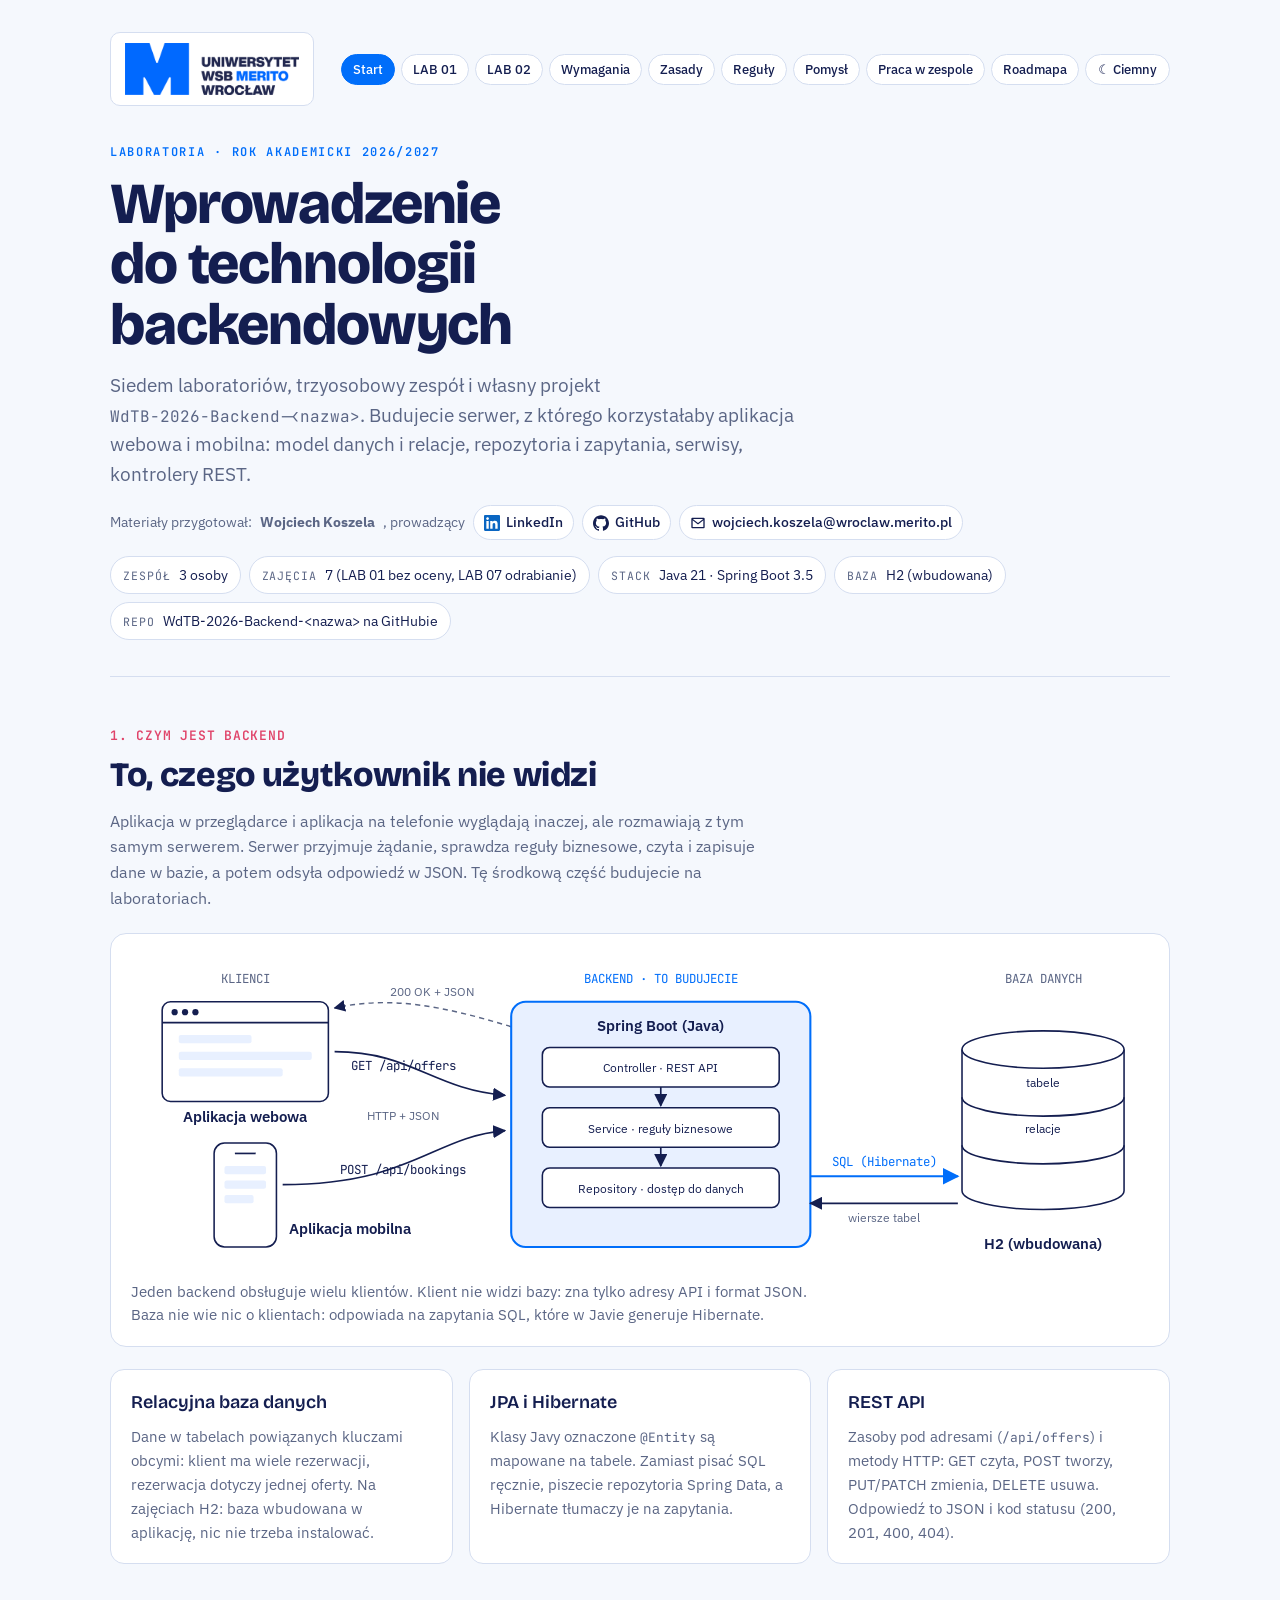
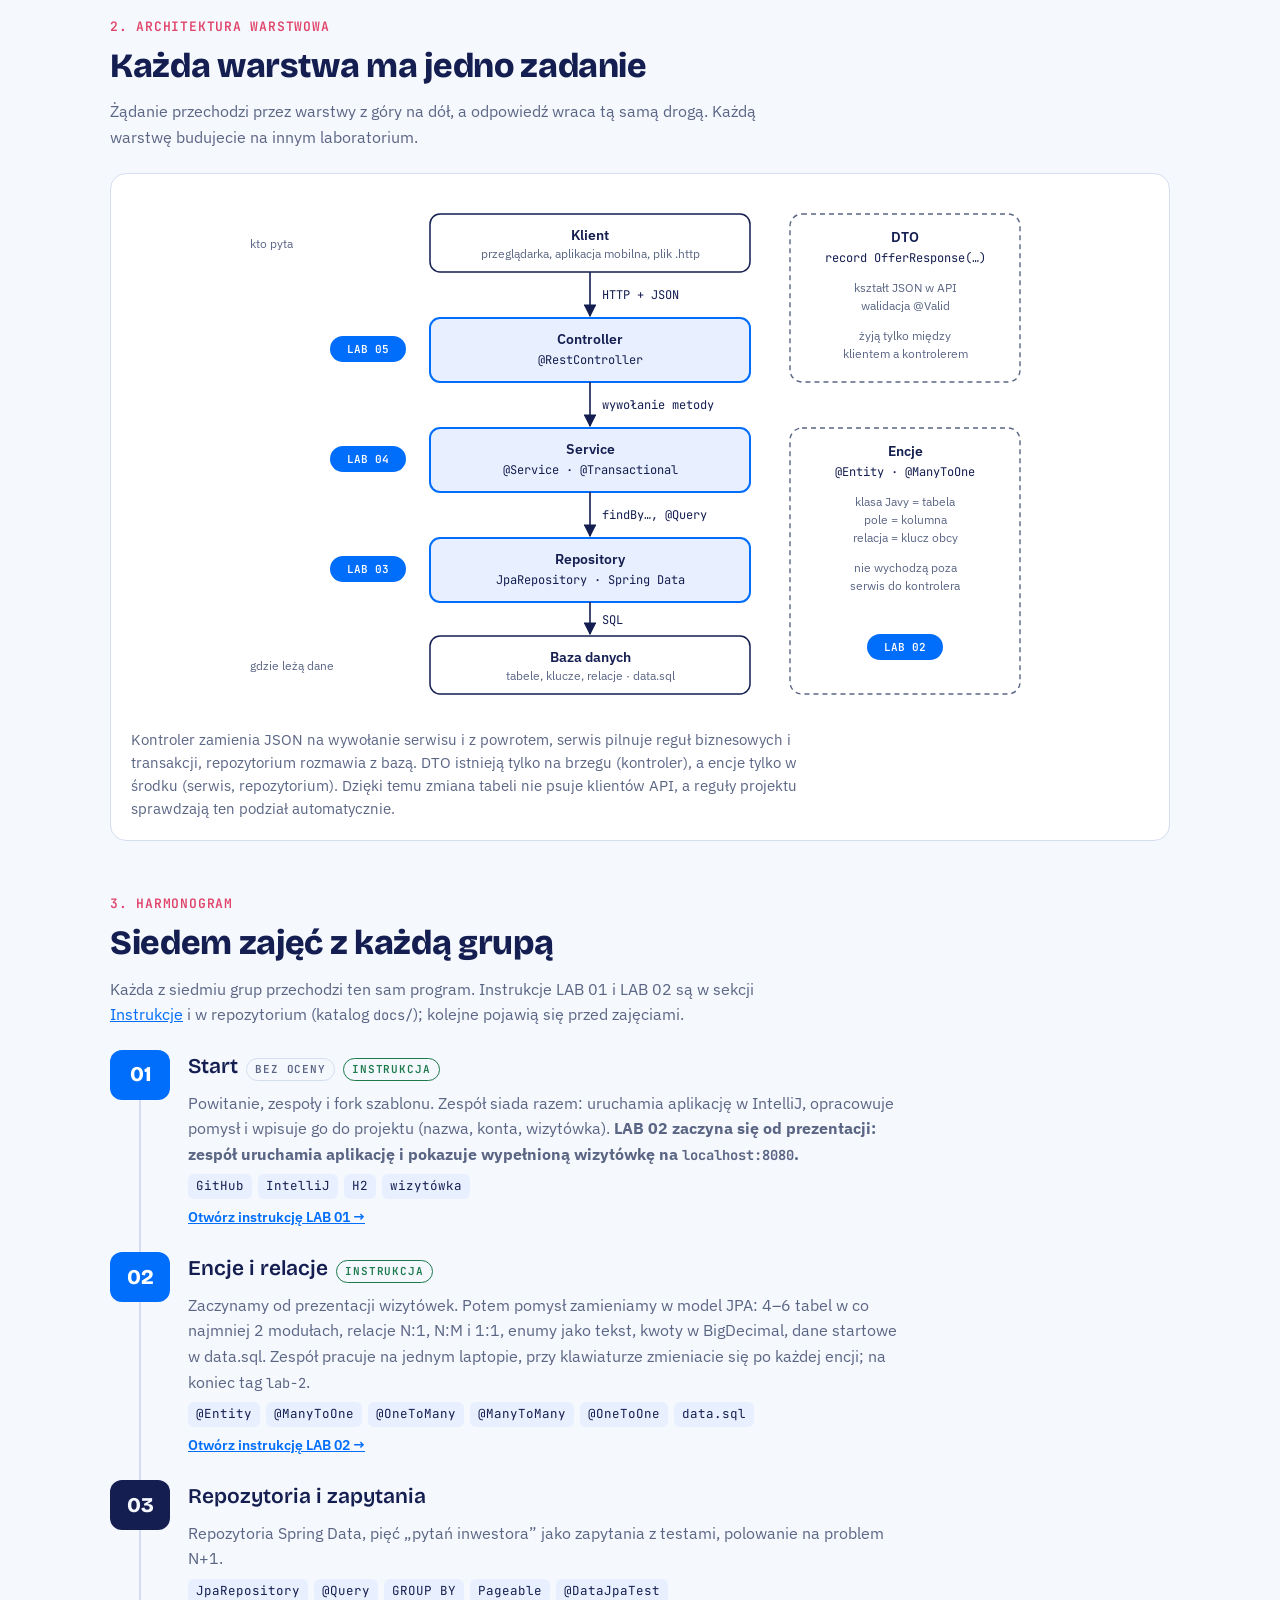
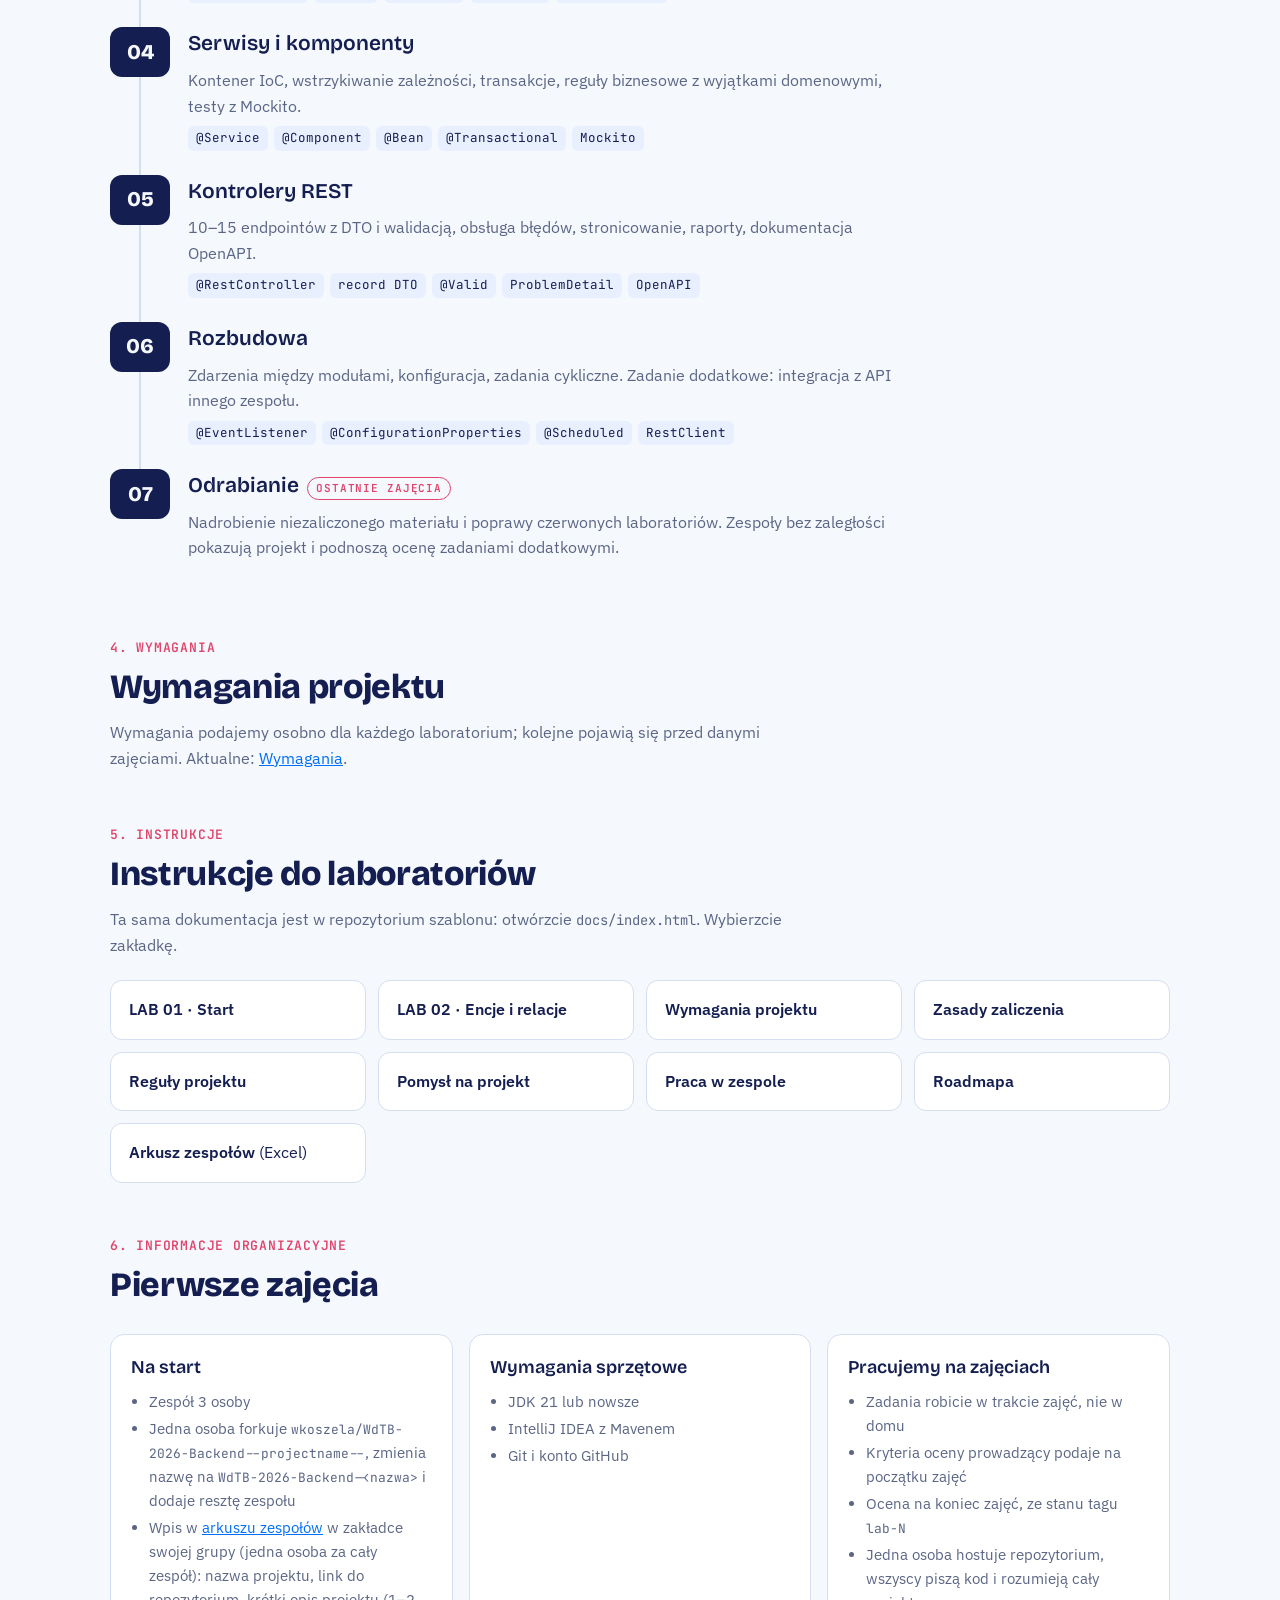
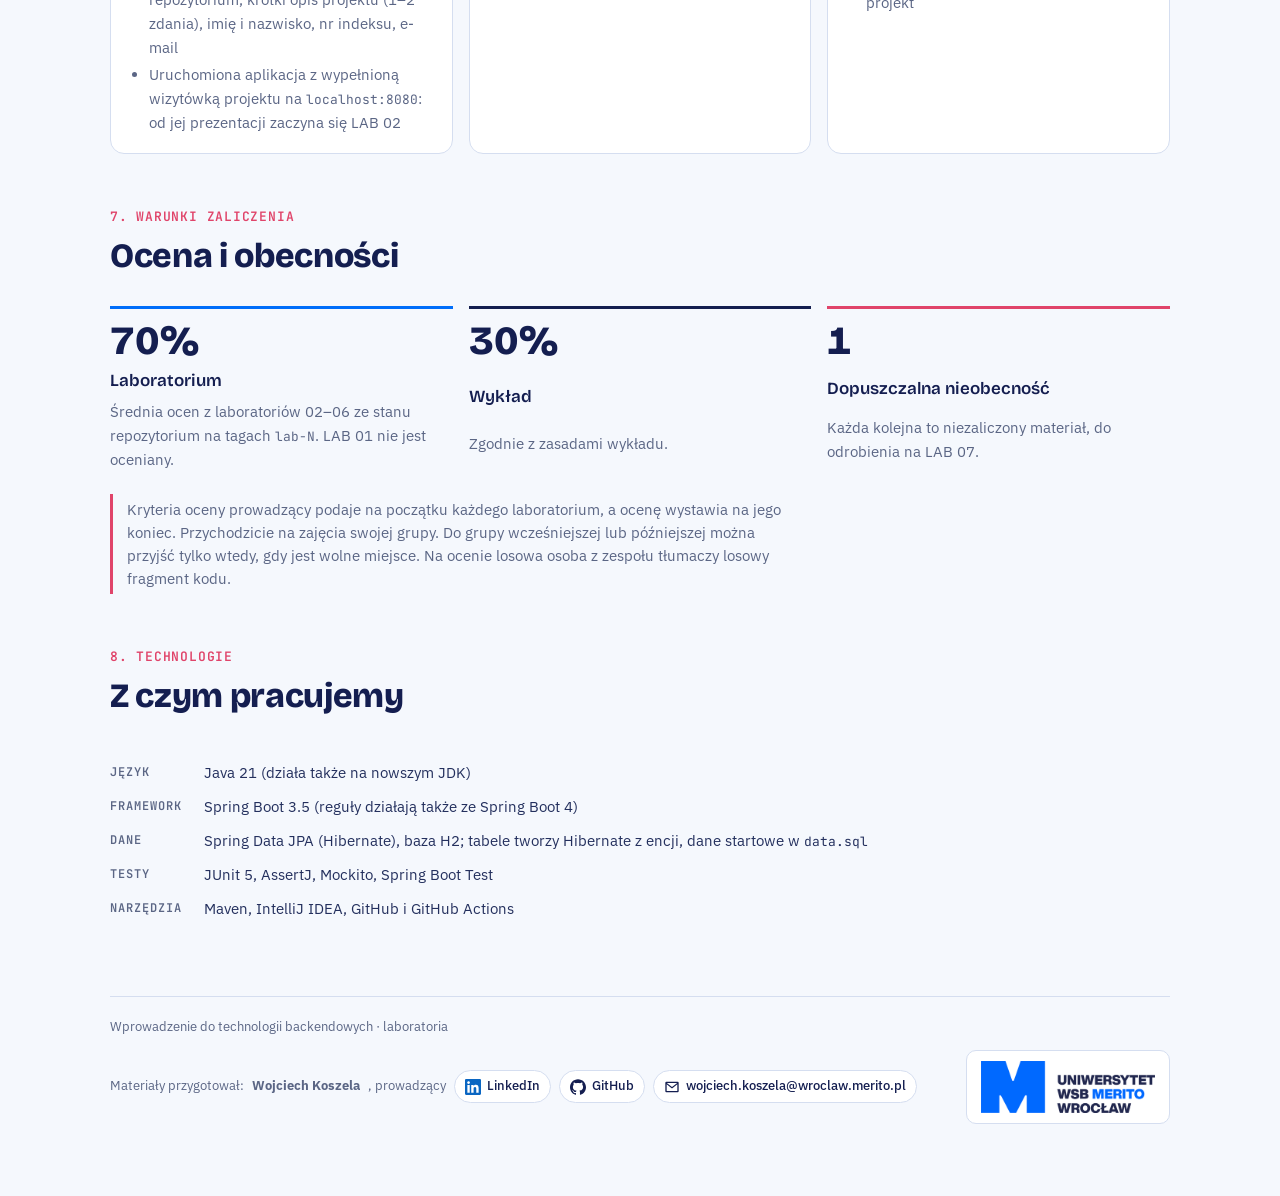
==== docs/index.html @ ad7c2ef3 "LAB 02: uproszczona praca na jednym laptopie, bez ustawiania autora commita" ====
<!doctype html>
<html lang="pl">
<head>
<meta charset="utf-8">
<meta name="viewport" content="width=device-width, initial-scale=1">
<title>Wprowadzenie do technologii backendowych</title>
<link rel="preconnect" href="https://fonts.googleapis.com">
<link rel="preconnect" href="https://fonts.gstatic.com" crossorigin>
<link rel="stylesheet" href="https://fonts.googleapis.com/css2?family=Bricolage+Grotesque:opsz,wght@12..96,600;12..96,800&family=IBM+Plex+Sans:wght@400;500;600&family=JetBrains+Mono:wght@400;600&display=swap">
<link rel="stylesheet" href="assets/style.css">
<script>try{var t=localStorage.getItem('wdtb-theme');if(t)document.documentElement.setAttribute('data-theme',t);}catch(e){}</script>
</head>
<body>
<div class="wrap">
  <div class="top">
    <span class="logo"><img src="assets/merito-logo.png" alt="Uniwersytet WSB Merito Wrocław"></span>
    <nav class="jump" aria-label="Dokumentacja"><a href="index.html" aria-current="page">Start</a><a href="lab01.html">LAB 01</a><a href="lab02.html">LAB 02</a><a href="wymagania.html">Wymagania</a><a href="zasady.html">Zasady</a><a href="reguly.html">Reguły</a><a href="pomysl.html">Pomysł</a><a href="zespol.html">Praca w zespole</a><a href="roadmapa.html">Roadmapa</a><button class="theme-toggle" type="button" aria-label="Przełącz motyw jasny lub ciemny">Motyw</button></nav>
  </div>

  <header class="hero">
    <div class="eyebrow">Laboratoria · rok akademicki 2026/2027</div>
    <h1>Wprowadzenie do technologii backendowych</h1>
    <p class="lead">Siedem laboratoriów, trzyosobowy zespół i własny projekt <code>WdTB-2026-Backend-&lt;nazwa&gt;</code>. Budujecie serwer, z którego korzystałaby aplikacja webowa i mobilna: model danych i relacje, repozytoria i zapytania, serwisy, kontrolery REST.</p>
    <p class="hero-author"><span class="author">Materiały przygotował: <b>Wojciech Koszela</b>, prowadzący<a class="social li" href="https://www.linkedin.com/in/wkoszela/" target="_blank" rel="noopener" aria-label="Wojciech Koszela na LinkedIn"><svg viewBox="0 0 24 24" aria-hidden="true"><path d="M20.447 20.452h-3.554v-5.569c0-1.328-.027-3.037-1.852-3.037-1.853 0-2.136 1.445-2.136 2.939v5.667H9.351V9h3.414v1.561h.046c.477-.9 1.637-1.85 3.37-1.85 3.601 0 4.267 2.37 4.267 5.455v6.286zM5.337 7.433c-1.144 0-2.063-.926-2.063-2.065 0-1.138.92-2.063 2.063-2.063 1.14 0 2.064.925 2.064 2.063 0 1.139-.925 2.065-2.064 2.065zm1.782 13.019H3.555V9h3.564v11.452zM22.225 0H1.771C.792 0 0 .774 0 1.729v20.542C0 23.227.792 24 1.771 24h20.451C23.2 24 24 23.227 24 22.271V1.729C24 .774 23.2 0 22.222 0h.003z"/></svg>LinkedIn</a><a class="social gh" href="https://github.com/wkoszela" target="_blank" rel="noopener" aria-label="wkoszela na GitHub"><svg viewBox="0 0 24 24" aria-hidden="true"><path d="M12 .297c-6.63 0-12 5.373-12 12 0 5.303 3.438 9.8 8.205 11.385.6.113.82-.258.82-.577 0-.285-.01-1.04-.015-2.04-3.338.724-4.042-1.61-4.042-1.61C4.422 18.07 3.633 17.7 3.633 17.7c-1.087-.744.084-.729.084-.729 1.205.084 1.838 1.236 1.838 1.236 1.07 1.835 2.809 1.305 3.495.998.108-.776.417-1.305.76-1.605-2.665-.3-5.466-1.332-5.466-5.93 0-1.31.465-2.38 1.235-3.22-.135-.303-.54-1.523.105-3.176 0 0 1.005-.322 3.3 1.23.96-.267 1.98-.399 3-.405 1.02.006 2.04.138 3 .405 2.28-1.552 3.285-1.23 3.285-1.23.645 1.653.24 2.873.12 3.176.765.84 1.23 1.91 1.23 3.22 0 4.61-2.805 5.625-5.475 5.92.42.36.81 1.096.81 2.22 0 1.606-.015 2.896-.015 3.286 0 .315.21.69.825.57C20.565 22.092 24 17.592 24 12.297c0-6.627-5.373-12-12-12"/></svg>GitHub</a><a class="social mail" href="mailto:wojciech.koszela@wroclaw.merito.pl" aria-label="E-mail do prowadzącego"><svg viewBox="0 0 24 24" aria-hidden="true"><path d="M2 5.5A1.5 1.5 0 0 1 3.5 4h17A1.5 1.5 0 0 1 22 5.5v13a1.5 1.5 0 0 1-1.5 1.5h-17A1.5 1.5 0 0 1 2 18.5v-13zm2.2.5 7.8 6.1L19.8 6H4.2zM20 7.9l-7.4 5.8a1 1 0 0 1-1.2 0L4 7.9V18h16V7.9z"/></svg>wojciech.koszela@wroclaw.merito.pl</a></span></p>
    <div class="facts">
      <span class="fact"><b>Zespół</b> 3 osoby</span>
      <span class="fact"><b>Zajęcia</b> 7 (LAB 01 bez oceny, LAB 07 odrabianie)</span>
      <span class="fact"><b>Stack</b> Java 21 · Spring Boot 3.5</span>
      <span class="fact"><b>Baza</b> H2 (wbudowana)</span>
      <span class="fact"><b>Repo</b> WdTB-2026-Backend-&lt;nazwa&gt; na GitHubie</span>
    </div>
  </header>

  <section id="backend">
    <div class="sec-head">
      <span class="sec-num">1. CZYM JEST BACKEND</span>
      <h2>To, czego użytkownik nie widzi</h2>
      <p>Aplikacja w przeglądarce i aplikacja na telefonie wyglądają inaczej, ale rozmawiają z tym samym serwerem. Serwer przyjmuje żądanie, sprawdza reguły biznesowe, czyta i zapisuje dane w bazie, a potem odsyła odpowiedź w JSON. Tę środkową część budujecie na laboratoriach.</p>
    </div>
    <figure>
      <div class="fig-scroll">
        <svg class="flow" viewBox="0 0 980 300" role="img" aria-label="Aplikacja webowa i mobilna wysyłają żądania HTTP z JSON do backendu Spring Boot, który odczytuje i zapisuje dane w bazie przez SQL, a potem odsyła odpowiedź JSON.">
          <defs>
            <marker id="arr" viewBox="0 0 10 10" refX="9" refY="5" markerWidth="8" markerHeight="8" orient="auto-start-reverse"><path d="M0,0 L10,5 L0,10 z" fill="currentColor"/></marker>
            <marker id="arrB" viewBox="0 0 10 10" refX="9" refY="5" markerWidth="8" markerHeight="8" orient="auto-start-reverse"><path class="head-blue" d="M0,0 L10,5 L0,10 z"/></marker>
          </defs>

          <text x="110" y="28" text-anchor="middle" class="mono small muted">KLIENCI</text>
          <rect x="30" y="46" width="160" height="96" rx="8" class="box"/>
          <line x1="30" y1="66" x2="190" y2="66" class="line"/>
          <circle cx="42" cy="56" r="3" fill="currentColor"/><circle cx="52" cy="56" r="3" fill="currentColor"/><circle cx="62" cy="56" r="3" fill="currentColor"/>
          <rect x="46" y="78" width="70" height="8" rx="2" class="soft"/>
          <rect x="46" y="94" width="128" height="8" rx="2" class="soft"/>
          <rect x="46" y="110" width="100" height="8" rx="2" class="soft"/>
          <text x="110" y="162" text-anchor="middle" class="label">Aplikacja webowa</text>
          <rect x="80" y="182" width="60" height="100" rx="10" class="box"/>
          <line x1="100" y1="192" x2="120" y2="192" class="line"/>
          <rect x="90" y="204" width="40" height="8" rx="2" class="soft"/>
          <rect x="90" y="218" width="40" height="8" rx="2" class="soft"/>
          <rect x="90" y="232" width="28" height="8" rx="2" class="soft"/>
          <text x="152" y="270" class="label">Aplikacja mobilna</text>

          <path d="M196 94 C 270 94, 290 130, 360 136" class="line" marker-end="url(#arr)"/>
          <path d="M146 222 C 270 222, 290 176, 360 170" class="line" marker-end="url(#arr)"/>
          <text x="262" y="112" text-anchor="middle" class="mono small">GET /api/offers</text>
          <text x="262" y="212" text-anchor="middle" class="mono small">POST /api/bookings</text>
          <text x="262" y="160" text-anchor="middle" class="small muted">HTTP + JSON</text>

          <path d="M366 70 C 300 50, 250 40, 196 52" class="dash" marker-end="url(#arr)"/>
          <text x="290" y="40" text-anchor="middle" class="small muted">200 OK + JSON</text>

          <text x="510" y="28" text-anchor="middle" class="mono small accent">BACKEND · TO BUDUJECIE</text>
          <rect x="366" y="46" width="288" height="236" rx="14" class="box-accent"/>
          <text x="510" y="74" text-anchor="middle" class="label">Spring Boot (Java)</text>
          <rect x="396" y="90" width="228" height="38" rx="7" class="box"/>
          <text x="510" y="114" text-anchor="middle" class="small">Controller · REST API</text>
          <rect x="396" y="148" width="228" height="38" rx="7" class="box"/>
          <text x="510" y="172" text-anchor="middle" class="small">Service · reguły biznesowe</text>
          <rect x="396" y="206" width="228" height="38" rx="7" class="box"/>
          <text x="510" y="230" text-anchor="middle" class="small">Repository · dostęp do danych</text>
          <line x1="510" y1="128" x2="510" y2="146" class="line" marker-end="url(#arr)"/>
          <line x1="510" y1="186" x2="510" y2="204" class="line" marker-end="url(#arr)"/>

          <line x1="654" y1="214" x2="796" y2="214" class="line-accent" marker-end="url(#arrB)"/>
          <line x1="796" y1="240" x2="654" y2="240" class="line" marker-end="url(#arr)"/>
          <text x="725" y="204" text-anchor="middle" class="mono small accent">SQL (Hibernate)</text>
          <text x="725" y="258" text-anchor="middle" class="small muted">wiersze tabel</text>

          <text x="878" y="28" text-anchor="middle" class="mono small muted">BAZA DANYCH</text>
          <path d="M800 92 v136 a78 18 0 0 0 156 0 v-136" class="box"/>
          <ellipse cx="878" cy="92" rx="78" ry="18" class="box"/>
          <path d="M800 138 a78 18 0 0 0 156 0" class="line"/>
          <path d="M800 184 a78 18 0 0 0 156 0" class="line"/>
          <text x="878" y="128" text-anchor="middle" class="small">tabele</text>
          <text x="878" y="172" text-anchor="middle" class="small">relacje</text>
          <text x="878" y="284" text-anchor="middle" class="label">H2 (wbudowana)</text>
        </svg>
      </div>
      <figcaption>Jeden backend obsługuje wielu klientów. Klient nie widzi bazy: zna tylko adresy API i format JSON. Baza nie wie nic o klientach: odpowiada na zapytania SQL, które w Javie generuje Hibernate.</figcaption>
    </figure>
    <div class="two">
      <div class="card">
        <h3>Relacyjna baza danych</h3>
        <p>Dane w tabelach powiązanych kluczami obcymi: klient ma wiele rezerwacji, rezerwacja dotyczy jednej oferty. Na zajęciach H2: baza wbudowana w aplikację, nic nie trzeba instalować.</p>
      </div>
      <div class="card">
        <h3>JPA i Hibernate</h3>
        <p>Klasy Javy oznaczone <code>@Entity</code> są mapowane na tabele. Zamiast pisać SQL ręcznie, piszecie repozytoria Spring Data, a Hibernate tłumaczy je na zapytania.</p>
      </div>
      <div class="card">
        <h3>REST API</h3>
        <p>Zasoby pod adresami (<code>/api/offers</code>) i metody HTTP: GET czyta, POST tworzy, PUT/PATCH zmienia, DELETE usuwa. Odpowiedź to JSON i kod statusu (200, 201, 400, 404).</p>
      </div>
    </div>
  </section>

  <section id="warstwy">
    <div class="sec-head">
      <span class="sec-num">2. ARCHITEKTURA WARSTWOWA</span>
      <h2>Każda warstwa ma jedno zadanie</h2>
      <p>Żądanie przechodzi przez warstwy z góry na dół, a odpowiedź wraca tą samą drogą. Każdą warstwę budujecie na innym laboratorium.</p>
    </div>
    <figure>
      <div class="fig-scroll">
        <svg class="layers" viewBox="0 0 820 520" role="img" aria-label="Warstwy backendu od góry: klient, Controller (LAB 05), Service (LAB 04), Repository (LAB 03), baza danych z encjami (LAB 02). DTO istnieją tylko między klientem a kontrolerem, encje tylko między serwisem a bazą.">
          <defs>
            <marker id="ar2" viewBox="0 0 10 10" refX="9" refY="5" markerWidth="8" markerHeight="8" orient="auto-start-reverse"><path d="M0,0 L10,5 L0,10 z" fill="currentColor"/></marker>
          </defs>
          <rect x="200" y="20" width="320" height="58" rx="10" class="box"/>
          <text x="360" y="46" text-anchor="middle" class="label">Klient</text>
          <text x="360" y="64" text-anchor="middle" class="small muted">przeglądarka, aplikacja mobilna, plik .http</text>

          <line x1="360" y1="78" x2="360" y2="122" class="line" marker-end="url(#ar2)"/>
          <text x="372" y="105" class="mono small">HTTP + JSON</text>

          <rect x="200" y="124" width="320" height="64" rx="10" class="box-accent"/>
          <text x="360" y="150" text-anchor="middle" class="label">Controller</text>
          <text x="360" y="170" text-anchor="middle" class="mono small">@RestController</text>
          <rect x="100" y="142" width="76" height="26" rx="13" class="pill"/>
          <text x="138" y="159" text-anchor="middle" class="pill-text">LAB 05</text>

          <line x1="360" y1="188" x2="360" y2="232" class="line" marker-end="url(#ar2)"/>
          <text x="372" y="215" class="mono small">wywołanie metody</text>

          <rect x="200" y="234" width="320" height="64" rx="10" class="box-accent"/>
          <text x="360" y="260" text-anchor="middle" class="label">Service</text>
          <text x="360" y="280" text-anchor="middle" class="mono small">@Service · @Transactional</text>
          <rect x="100" y="252" width="76" height="26" rx="13" class="pill"/>
          <text x="138" y="269" text-anchor="middle" class="pill-text">LAB 04</text>

          <line x1="360" y1="298" x2="360" y2="342" class="line" marker-end="url(#ar2)"/>
          <text x="372" y="325" class="mono small">findBy…, @Query</text>

          <rect x="200" y="344" width="320" height="64" rx="10" class="box-accent"/>
          <text x="360" y="370" text-anchor="middle" class="label">Repository</text>
          <text x="360" y="390" text-anchor="middle" class="mono small">JpaRepository · Spring Data</text>
          <rect x="100" y="362" width="76" height="26" rx="13" class="pill"/>
          <text x="138" y="379" text-anchor="middle" class="pill-text">LAB 03</text>

          <line x1="360" y1="408" x2="360" y2="440" class="line" marker-end="url(#ar2)"/>
          <text x="372" y="430" class="mono small">SQL</text>

          <rect x="200" y="442" width="320" height="58" rx="10" class="box"/>
          <text x="360" y="468" text-anchor="middle" class="label">Baza danych</text>
          <text x="360" y="486" text-anchor="middle" class="small muted">tabele, klucze, relacje · data.sql</text>

          <rect x="560" y="20" width="230" height="168" rx="12" class="dash"/>
          <text x="675" y="48" text-anchor="middle" class="label">DTO</text>
          <text x="675" y="68" text-anchor="middle" class="mono small">record OfferResponse(…)</text>
          <text x="675" y="98" text-anchor="middle" class="small muted">kształt JSON w API</text>
          <text x="675" y="116" text-anchor="middle" class="small muted">walidacja @Valid</text>
          <text x="675" y="146" text-anchor="middle" class="small muted">żyją tylko między</text>
          <text x="675" y="164" text-anchor="middle" class="small muted">klientem a kontrolerem</text>

          <rect x="560" y="234" width="230" height="266" rx="12" class="dash"/>
          <text x="675" y="262" text-anchor="middle" class="label">Encje</text>
          <text x="675" y="282" text-anchor="middle" class="mono small">@Entity · @ManyToOne</text>
          <text x="675" y="312" text-anchor="middle" class="small muted">klasa Javy = tabela</text>
          <text x="675" y="330" text-anchor="middle" class="small muted">pole = kolumna</text>
          <text x="675" y="348" text-anchor="middle" class="small muted">relacja = klucz obcy</text>
          <text x="675" y="378" text-anchor="middle" class="small muted">nie wychodzą poza</text>
          <text x="675" y="396" text-anchor="middle" class="small muted">serwis do kontrolera</text>
          <rect x="637" y="440" width="76" height="26" rx="13" class="pill"/>
          <text x="675" y="457" text-anchor="middle" class="pill-text">LAB 02</text>

          <text x="20" y="54" class="small muted">kto pyta</text>
          <text x="20" y="476" class="small muted">gdzie leżą dane</text>
        </svg>
      </div>
      <figcaption>Kontroler zamienia JSON na wywołanie serwisu i z powrotem, serwis pilnuje reguł biznesowych i transakcji, repozytorium rozmawia z bazą. DTO istnieją tylko na brzegu (kontroler), a encje tylko w środku (serwis, repozytorium). Dzięki temu zmiana tabeli nie psuje klientów API, a reguły projektu sprawdzają ten podział automatycznie.</figcaption>
    </figure>
  </section>

  <section id="roadmapa">
    <div class="sec-head">
      <span class="sec-num">3. HARMONOGRAM</span>
      <h2>Siedem zajęć z każdą grupą</h2>
      <p>Każda z siedmiu grup przechodzi ten sam program. Instrukcje LAB 01 i LAB 02 są w sekcji <a href="#instrukcje">Instrukcje</a> i w repozytorium (katalog <code>docs/</code>); kolejne pojawią się przed zajęciami.</p>
    </div>
    <div class="road">
      <article class="stop ready">
        <div class="badge">01</div>
        <div class="stop-body">
          <div class="stop-title"><h3>Start</h3><span class="tagp">bez oceny</span><span class="tagp ready">instrukcja</span></div>
          <p>Powitanie, zespoły i fork szablonu. Zespół siada razem: uruchamia aplikację w IntelliJ, opracowuje pomysł i wpisuje go do projektu (nazwa, konta, wizytówka). <strong>LAB 02 zaczyna się od prezentacji: zespół uruchamia aplikację i pokazuje wypełnioną wizytówkę na <code>localhost:8080</code>.</strong></p>
          <div class="tags"><span class="tag">GitHub</span><span class="tag">IntelliJ</span><span class="tag">H2</span><span class="tag">wizytówka</span></div>
          <a class="go" href="lab01.html">Otwórz instrukcję LAB 01 →</a>
        </div>
      </article>
      <article class="stop ready">
        <div class="badge">02</div>
        <div class="stop-body">
          <div class="stop-title"><h3>Encje i relacje</h3><span class="tagp ready">instrukcja</span></div>
          <p>Zaczynamy od prezentacji wizytówek. Potem pomysł zamieniamy w model JPA: 4–6 tabel w co najmniej 2 modułach, relacje N:1, N:M i 1:1, enumy jako tekst, kwoty w BigDecimal, dane startowe w data.sql. Zespół pracuje na jednym laptopie, przy klawiaturze zmieniacie się po każdej encji; na koniec tag <code>lab-2</code>.</p>
          <div class="tags"><span class="tag">@Entity</span><span class="tag">@ManyToOne</span><span class="tag">@OneToMany</span><span class="tag">@ManyToMany</span><span class="tag">@OneToOne</span><span class="tag">data.sql</span></div>
          <a class="go" href="lab02.html">Otwórz instrukcję LAB 02 →</a>
        </div>
      </article>
      <article class="stop">
        <div class="badge">03</div>
        <div class="stop-body">
          <div class="stop-title"><h3>Repozytoria i zapytania</h3></div>
          <p>Repozytoria Spring Data, pięć „pytań inwestora” jako zapytania z testami, polowanie na problem N+1.</p>
          <div class="tags"><span class="tag">JpaRepository</span><span class="tag">@Query</span><span class="tag">GROUP BY</span><span class="tag">Pageable</span><span class="tag">@DataJpaTest</span></div>
        </div>
      </article>
      <article class="stop">
        <div class="badge">04</div>
        <div class="stop-body">
          <div class="stop-title"><h3>Serwisy i komponenty</h3></div>
          <p>Kontener IoC, wstrzykiwanie zależności, transakcje, reguły biznesowe z wyjątkami domenowymi, testy z Mockito.</p>
          <div class="tags"><span class="tag">@Service</span><span class="tag">@Component</span><span class="tag">@Bean</span><span class="tag">@Transactional</span><span class="tag">Mockito</span></div>
        </div>
      </article>
      <article class="stop">
        <div class="badge">05</div>
        <div class="stop-body">
          <div class="stop-title"><h3>Kontrolery REST</h3></div>
          <p>10–15 endpointów z DTO i walidacją, obsługa błędów, stronicowanie, raporty, dokumentacja OpenAPI.</p>
          <div class="tags"><span class="tag">@RestController</span><span class="tag">record DTO</span><span class="tag">@Valid</span><span class="tag">ProblemDetail</span><span class="tag">OpenAPI</span></div>
        </div>
      </article>
      <article class="stop">
        <div class="badge">06</div>
        <div class="stop-body">
          <div class="stop-title"><h3>Rozbudowa</h3></div>
          <p>Zdarzenia między modułami, konfiguracja, zadania cykliczne. Zadanie dodatkowe: integracja z API innego zespołu.</p>
          <div class="tags"><span class="tag">@EventListener</span><span class="tag">@ConfigurationProperties</span><span class="tag">@Scheduled</span><span class="tag">RestClient</span></div>
        </div>
      </article>
      <article class="stop">
        <div class="badge">07</div>
        <div class="stop-body">
          <div class="stop-title"><h3>Odrabianie</h3><span class="tagp event">ostatnie zajęcia</span></div>
          <p>Nadrobienie niezaliczonego materiału i poprawy czerwonych laboratoriów. Zespoły bez zaległości pokazują projekt i podnoszą ocenę zadaniami dodatkowymi.</p>
        </div>
      </article>
    </div>
  </section>

  <section id="wymagania">
    <div class="sec-head">
      <span class="sec-num">4. WYMAGANIA</span>
      <h2>Wymagania projektu</h2>
      <p>Wymagania podajemy osobno dla każdego laboratorium; kolejne pojawią się przed danymi zajęciami.
         Aktualne: <a href="wymagania.html">Wymagania</a>.</p>
    </div>
  </section>

  <section id="instrukcje">
    <div class="sec-head">
      <span class="sec-num">5. INSTRUKCJE</span>
      <h2>Instrukcje do laboratoriów</h2>
      <p>Ta sama dokumentacja jest w repozytorium szablonu: otwórzcie <code>docs/index.html</code>. Wybierzcie zakładkę.</p>
    </div>
    <div class="doc-links"><a class="doc-link" href="lab01.html"><b>LAB 01 · Start</b></a><a class="doc-link" href="lab02.html"><b>LAB 02 · Encje i relacje</b></a><a class="doc-link" href="wymagania.html"><b>Wymagania projektu</b></a><a class="doc-link" href="zasady.html"><b>Zasady zaliczenia</b></a><a class="doc-link" href="reguly.html"><b>Reguły projektu</b></a><a class="doc-link" href="pomysl.html"><b>Pomysł na projekt</b></a><a class="doc-link" href="zespol.html"><b>Praca w zespole</b></a><a class="doc-link" href="roadmapa.html"><b>Roadmapa</b></a><a class="doc-link" href="https://m365ht-my.sharepoint.com/:x:/g/personal/wojciech_koszela_wroclaw_merito_pl/IQCEEPWN_2owS6zMeDfSfeG-AXpOGAC7AgOlj9SAudd8Y0w?e=S2s4H9" target="_blank" rel="noopener"><b>Arkusz zespołów</b> (Excel)</a></div>
  </section>

  <section id="organizacja">
    <div class="sec-head">
      <span class="sec-num">6. INFORMACJE ORGANIZACYJNE</span>
      <h2>Pierwsze zajęcia</h2>
    </div>
    <div class="two">
      <div class="card">
        <h3>Na start</h3>
        <ul>
          <li>Zespół 3 osoby</li>
          <li>Jedna osoba forkuje <code>wkoszela/WdTB-2026-Backend--projectname--</code>, zmienia nazwę na <code>WdTB-2026-Backend-&lt;nazwa&gt;</code> i dodaje resztę zespołu</li>
          <li>Wpis w <a href="https://m365ht-my.sharepoint.com/:x:/g/personal/wojciech_koszela_wroclaw_merito_pl/IQCEEPWN_2owS6zMeDfSfeG-AXpOGAC7AgOlj9SAudd8Y0w?e=S2s4H9" target="_blank" rel="noopener">arkuszu zespołów</a> w zakładce swojej grupy (jedna osoba za cały zespół): nazwa projektu, link do repozytorium, krótki opis projektu (1–2 zdania), imię i nazwisko, nr indeksu, e-mail</li>
          <li>Uruchomiona aplikacja z wypełnioną wizytówką projektu na <code>localhost:8080</code>: od jej prezentacji zaczyna się LAB 02</li>
        </ul>
      </div>
      <div class="card">
        <h3>Wymagania sprzętowe</h3>
        <ul>
          <li>JDK 21 lub nowsze</li>
          <li>IntelliJ IDEA z Mavenem</li>
          <li>Git i konto GitHub</li>
        </ul>
      </div>
      <div class="card">
        <h3>Pracujemy na zajęciach</h3>
        <ul>
          <li>Zadania robicie w trakcie zajęć, nie w domu</li>
          <li>Kryteria oceny prowadzący podaje na początku zajęć</li>
          <li>Ocena na koniec zajęć, ze stanu tagu <code>lab-N</code></li>
          <li>Jedna osoba hostuje repozytorium, wszyscy piszą kod i rozumieją cały projekt</li>
        </ul>
      </div>
    </div>
  </section>

  <section id="zaliczenie">
    <div class="sec-head">
      <span class="sec-num">7. WARUNKI ZALICZENIA</span>
      <h2>Ocena i obecności</h2>
    </div>
    <div class="grades">
      <div class="grade"><span class="pct">70%</span><h3>Laboratorium</h3><p>Średnia ocen z laboratoriów 02–06 ze stanu repozytorium na tagach <code>lab-N</code>. LAB 01 nie jest oceniany.</p></div>
      <div class="grade"><span class="pct">30%</span><h3>Wykład</h3><p>Zgodnie z zasadami wykładu.</p></div>
      <div class="grade"><span class="pct">1</span><h3>Dopuszczalna nieobecność</h3><p>Każda kolejna to niezaliczony materiał, do odrobienia na LAB 07.</p></div>
    </div>
    <p class="note">Kryteria oceny prowadzący podaje na początku każdego laboratorium, a ocenę wystawia na jego koniec. Przychodzicie na zajęcia swojej grupy. Do grupy wcześniejszej lub późniejszej można przyjść tylko wtedy, gdy jest wolne miejsce. Na ocenie losowa osoba z zespołu tłumaczy losowy fragment kodu.</p>
  </section>

  <section id="technologie">
    <div class="sec-head">
      <span class="sec-num">8. TECHNOLOGIE</span>
      <h2>Z czym pracujemy</h2>
    </div>
    <dl class="tech">
      <dt>Język</dt><dd>Java 21 (działa także na nowszym JDK)</dd>
      <dt>Framework</dt><dd>Spring Boot 3.5 (reguły działają także ze Spring Boot 4)</dd>
      <dt>Dane</dt><dd>Spring Data JPA (Hibernate), baza H2; tabele tworzy Hibernate z encji, dane startowe w <code>data.sql</code></dd>
      <dt>Testy</dt><dd>JUnit 5, AssertJ, Mockito, Spring Boot Test</dd>
      <dt>Narzędzia</dt><dd>Maven, IntelliJ IDEA, GitHub i GitHub Actions</dd>
    </dl>
  </section>

  <footer>
    <span>Wprowadzenie do technologii backendowych · laboratoria</span>
    <span class="author">Materiały przygotował: <b>Wojciech Koszela</b>, prowadzący<a class="social li" href="https://www.linkedin.com/in/wkoszela/" target="_blank" rel="noopener" aria-label="Wojciech Koszela na LinkedIn"><svg viewBox="0 0 24 24" aria-hidden="true"><path d="M20.447 20.452h-3.554v-5.569c0-1.328-.027-3.037-1.852-3.037-1.853 0-2.136 1.445-2.136 2.939v5.667H9.351V9h3.414v1.561h.046c.477-.9 1.637-1.85 3.37-1.85 3.601 0 4.267 2.37 4.267 5.455v6.286zM5.337 7.433c-1.144 0-2.063-.926-2.063-2.065 0-1.138.92-2.063 2.063-2.063 1.14 0 2.064.925 2.064 2.063 0 1.139-.925 2.065-2.064 2.065zm1.782 13.019H3.555V9h3.564v11.452zM22.225 0H1.771C.792 0 0 .774 0 1.729v20.542C0 23.227.792 24 1.771 24h20.451C23.2 24 24 23.227 24 22.271V1.729C24 .774 23.2 0 22.222 0h.003z"/></svg>LinkedIn</a><a class="social gh" href="https://github.com/wkoszela" target="_blank" rel="noopener" aria-label="wkoszela na GitHub"><svg viewBox="0 0 24 24" aria-hidden="true"><path d="M12 .297c-6.63 0-12 5.373-12 12 0 5.303 3.438 9.8 8.205 11.385.6.113.82-.258.82-.577 0-.285-.01-1.04-.015-2.04-3.338.724-4.042-1.61-4.042-1.61C4.422 18.07 3.633 17.7 3.633 17.7c-1.087-.744.084-.729.084-.729 1.205.084 1.838 1.236 1.838 1.236 1.07 1.835 2.809 1.305 3.495.998.108-.776.417-1.305.76-1.605-2.665-.3-5.466-1.332-5.466-5.93 0-1.31.465-2.38 1.235-3.22-.135-.303-.54-1.523.105-3.176 0 0 1.005-.322 3.3 1.23.96-.267 1.98-.399 3-.405 1.02.006 2.04.138 3 .405 2.28-1.552 3.285-1.23 3.285-1.23.645 1.653.24 2.873.12 3.176.765.84 1.23 1.91 1.23 3.22 0 4.61-2.805 5.625-5.475 5.92.42.36.81 1.096.81 2.22 0 1.606-.015 2.896-.015 3.286 0 .315.21.69.825.57C20.565 22.092 24 17.592 24 12.297c0-6.627-5.373-12-12-12"/></svg>GitHub</a><a class="social mail" href="mailto:wojciech.koszela@wroclaw.merito.pl" aria-label="E-mail do prowadzącego"><svg viewBox="0 0 24 24" aria-hidden="true"><path d="M2 5.5A1.5 1.5 0 0 1 3.5 4h17A1.5 1.5 0 0 1 22 5.5v13a1.5 1.5 0 0 1-1.5 1.5h-17A1.5 1.5 0 0 1 2 18.5v-13zm2.2.5 7.8 6.1L19.8 6H4.2zM20 7.9l-7.4 5.8a1 1 0 0 1-1.2 0L4 7.9V18h16V7.9z"/></svg>wojciech.koszela@wroclaw.merito.pl</a></span>
    <span class="logo"><img src="assets/merito-logo.png" alt="Uniwersytet WSB Merito Wrocław"></span>
  </footer>
</div>
<script>
(function () {
  var root = document.documentElement, btn = document.querySelector('.theme-toggle');
  if (!btn) return;
  function current() {
    return root.getAttribute('data-theme') ||
      (window.matchMedia && matchMedia('(prefers-color-scheme: dark)').matches ? 'dark' : 'light');
  }
  function label() { btn.textContent = current() === 'dark' ? '☀ Jasny' : '☾ Ciemny'; }
  btn.addEventListener('click', function () {
    var next = current() === 'dark' ? 'light' : 'dark';
    root.setAttribute('data-theme', next);
    try { localStorage.setItem('wdtb-theme', next); } catch (e) {}
    label();
  });
  label();
})();
</script>
</body>
</html>
---- docs/assets/style.css ----
/* Layout: kolumna lektury z dwoma diagramami mechanizmu (żądanie przez warstwy), roadmapą i zakładkami z instrukcjami renderowanymi z plików .md. Kolory marki Merito: niebieski #006EFA, granat #141E50. */
:root {
  --bg: #f5f8fd;
  --surface: #ffffff;
  --ink: #141e50;
  --text: #24305e;
  --muted: #5b6685;
  --line: #d5def0;
  --blue: #006efa;
  --tint: #e8f0ff;
  --accent: #e0446a;
  --ok: #1d7a4c;
  --code: #eef3fc;
  --font-display: "Bricolage Grotesque", "Segoe UI", system-ui, sans-serif;
  --font-body: "IBM Plex Sans", "Segoe UI", system-ui, sans-serif;
  --font-mono: "JetBrains Mono", ui-monospace, Menlo, monospace;
}
@media (prefers-color-scheme: dark) {
  :root:not([data-theme="light"]) {
    --bg: #0b1027; --surface: #121a3a; --ink: #eef2ff; --text: #d4dbf3; --muted: #9aa6cc; --line: #26315c;
    --blue: #4d9bff; --tint: #18234d; --accent: #ff7393; --ok: #5cc98e; --code: #18214a;
    color-scheme: dark;
  }
}
:root[data-theme="dark"] {
  --bg: #0b1027; --surface: #121a3a; --ink: #eef2ff; --text: #d4dbf3; --muted: #9aa6cc; --line: #26315c;
  --blue: #4d9bff; --tint: #18234d; --accent: #ff7393; --ok: #5cc98e; --code: #18214a;
  color-scheme: dark;
}

* { box-sizing: border-box; }
html { scroll-behavior: smooth; }
@media (prefers-reduced-motion: reduce) { html { scroll-behavior: auto; } }
body { background: var(--bg); color: var(--text); font: 400 16px/1.6 var(--font-body); padding-inline: 20px; padding-block: 0 64px; }
.wrap { max-width: 1060px; margin: 0 auto; }
h1, h2, h3 { font-family: var(--font-display); color: var(--ink); text-wrap: balance; margin: 0; }
p { margin: 0; }
code { font-family: var(--font-mono); font-size: .86em; }
a { color: var(--blue); }
a:focus-visible, button:focus-visible { outline: 3px solid var(--blue); outline-offset: 2px; border-radius: 4px; }

.top { display: flex; flex-wrap: wrap; align-items: center; justify-content: space-between; gap: 16px; padding-block: 24px 0; }
.logo { background: #ffffff; padding: 10px 14px; border-radius: 10px; display: inline-flex; border: 1px solid var(--line); }
.logo img { height: 52px; width: auto; display: block; }
nav.jump { display: flex; flex-wrap: wrap; gap: 6px; }
nav.jump a { font: 500 13px/1 var(--font-body); color: var(--ink); text-decoration: none; padding: 8px 11px; border-radius: 999px; border: 1px solid var(--line); background: var(--surface); }
nav.jump a:hover { border-color: var(--blue); color: var(--blue); }
.hero { padding-block: 40px 36px; display: grid; gap: 16px; border-bottom: 1px solid var(--line); }
.eyebrow { font: 600 12px/1 var(--font-mono); letter-spacing: .14em; text-transform: uppercase; color: var(--blue); }
.hero h1 { font-size: clamp(34px, 5.6vw, 58px); font-weight: 800; line-height: 1.04; letter-spacing: -.02em; max-width: 18ch; }
.lead { font-size: 18.5px; color: var(--muted); max-width: 64ch; }
.lead code { white-space: nowrap; }
.facts { display: flex; flex-wrap: wrap; gap: 8px; }
.fact { display: inline-flex; gap: 8px; align-items: baseline; padding: 7px 12px; border: 1px solid var(--line); border-radius: 999px; background: var(--surface); font-size: 14px; color: var(--ink); }
.fact b { font: 400 11.5px/1 var(--font-mono); color: var(--muted); text-transform: uppercase; letter-spacing: .08em; }

section { padding-block: 52px 4px; display: grid; gap: 22px; scroll-margin-top: 12px; }
.sec-head { display: grid; gap: 6px; }
.sec-num { font: 600 13px/1 var(--font-mono); color: var(--accent); letter-spacing: .06em; }
.sec-head h2 { font-size: clamp(26px, 3.4vw, 34px); font-weight: 800; letter-spacing: -.01em; }
.sec-head p { color: var(--muted); max-width: 68ch; }

figure { margin: 0; background: var(--surface); border: 1px solid var(--line); border-radius: 16px; padding: 20px; display: grid; gap: 14px; min-width: 0; }
.fig-scroll { overflow-x: auto; }
figure svg { display: block; width: 100%; height: auto; color: var(--ink); }
figure svg.flow { min-width: 720px; }
figure svg.layers { min-width: 640px; max-width: 820px; margin: 0 auto; }
figcaption { font-size: 14.5px; color: var(--muted); max-width: 78ch; }
svg text { font-family: var(--font-body); fill: currentColor; }
svg .mono { font-family: var(--font-mono); }
svg .small { font-size: 12px; }
svg .label { font-size: 14px; font-weight: 600; }
svg .muted { fill: var(--muted); }
svg .accent { fill: var(--blue); }
svg .box { fill: var(--surface); stroke: currentColor; stroke-width: 1.5; }
svg .box-accent { fill: var(--tint); stroke: var(--blue); stroke-width: 2; }
svg .line { stroke: currentColor; stroke-width: 1.6; fill: none; }
svg .line-accent { stroke: var(--blue); stroke-width: 2; fill: none; }
svg .dash { stroke: var(--muted); stroke-width: 1.4; fill: none; stroke-dasharray: 5 4; }
svg .pill { fill: var(--blue); }
svg .pill-text { fill: #ffffff; font: 600 11px var(--font-mono); }
svg .soft { fill: var(--tint); stroke: none; }
svg .head-blue { fill: var(--blue); }

.two { display: grid; grid-template-columns: repeat(auto-fit, minmax(260px, 1fr)); gap: 16px; }
.card { background: var(--surface); border: 1px solid var(--line); border-radius: 14px; padding: 18px 20px; display: grid; gap: 8px; align-content: start; min-width: 0; }
.card h3 { font-size: 18px; font-weight: 600; }
.card p, .card li { color: var(--muted); font-size: 15px; }
.card ul { margin: 0; padding-left: 18px; display: grid; gap: 3px; }

.road { display: grid; }
.stop { display: grid; grid-template-columns: 60px minmax(0, 1fr); gap: 18px; position: relative; padding-bottom: 24px; }
.stop::before { content: ""; position: absolute; left: 29px; top: 50px; bottom: 0; width: 2px; background: var(--line); }
.stop:last-child::before { display: none; }
.badge { width: 60px; height: 50px; border-radius: 12px; display: grid; place-items: center; background: var(--ink); color: var(--bg); font: 800 21px/1 var(--font-display); }
.stop.ready .badge { background: var(--blue); color: #fff; }
.stop-body { display: grid; gap: 7px; min-width: 0; }
.stop-title { display: flex; flex-wrap: wrap; align-items: baseline; gap: 8px; }
.stop-title h3 { font-size: 21px; font-weight: 600; }
.tagp { font: 600 11px/1 var(--font-mono); letter-spacing: .08em; text-transform: uppercase; padding: 5px 8px; border-radius: 999px; border: 1px solid var(--line); color: var(--muted); }
.tagp.ready { color: var(--ok); border-color: var(--ok); }
.tagp.event { color: var(--accent); border-color: var(--accent); }
.stop-body p { color: var(--muted); max-width: 72ch; }
.tags { display: flex; flex-wrap: wrap; gap: 6px; }
.tag { font: 400 12.5px/1 var(--font-mono); padding: 6px 8px; border-radius: 6px; background: var(--tint); color: var(--ink); }
.stop-body .go { font-size: 14px; font-weight: 600; }

.table-wrap { overflow-x: auto; border: 1px solid var(--line); border-radius: 14px; background: var(--surface); }
table.req { border-collapse: collapse; width: 100%; min-width: 640px; font-size: 14.5px; }
.req th, .req td { padding: 10px 14px; text-align: left; border-bottom: 1px solid var(--line); vertical-align: top; }
.req thead th { font: 600 11.5px/1.2 var(--font-mono); color: var(--muted); letter-spacing: .06em; text-transform: uppercase; }
.req tbody tr:last-child td { border-bottom: 0; }
.req td:last-child { font-family: var(--font-mono); color: var(--muted); font-variant-numeric: tabular-nums; white-space: nowrap; }
.req td b { color: var(--ink); }

.tabs { display: flex; flex-wrap: wrap; gap: 6px; }
.tabs button { font: 500 14px/1 var(--font-body); color: var(--ink); background: var(--surface); border: 1px solid var(--line); border-radius: 8px; padding: 9px 12px; cursor: pointer; }
.tabs button[aria-selected="true"] { background: var(--blue); border-color: var(--blue); color: #fff; }
.tabs .sep { width: 1px; background: var(--line); margin: 2px 4px; }
.doc { background: var(--surface); border: 1px solid var(--line); border-radius: 16px; padding: clamp(18px, 3vw, 36px); min-width: 0; }
.md { max-width: 80ch; color: var(--text); }
.md > * + * { margin-top: 14px; }
.md h1 { font-size: clamp(24px, 3vw, 30px); font-weight: 800; }
.md h2 { font-size: 22px; font-weight: 800; margin-top: 30px; padding-top: 18px; border-top: 1px solid var(--line); }
.md h3 { font-size: 18px; font-weight: 600; margin-top: 22px; }
.md ul, .md ol { padding-left: 22px; }
.md li + li { margin-top: 4px; }
.md blockquote { margin-inline: 0; padding: 10px 16px; border-left: 3px solid var(--blue); background: var(--tint); border-radius: 0 8px 8px 0; color: var(--ink); }
.md pre { background: var(--code); border: 1px solid var(--line); border-radius: 10px; padding: 14px 16px; overflow-x: auto; font-size: 13.5px; line-height: 1.5; }
.md pre code { font-size: inherit; }
.md :not(pre) > code { background: var(--code); padding: 1px 5px; border-radius: 4px; }
.md .tbl { overflow-x: auto; }
.md table { border-collapse: collapse; width: 100%; font-size: 14.5px; }
.md th, .md td { border: 1px solid var(--line); padding: 7px 10px; text-align: left; vertical-align: top; }
.md th { background: var(--tint); color: var(--ink); font-weight: 600; }
.md hr { border: 0; border-top: 1px solid var(--line); margin-block: 26px; }
.md input[type="checkbox"] { margin-right: 6px; }
.placeholder { color: var(--muted); }

.grades { display: grid; grid-template-columns: repeat(auto-fit, minmax(220px, 1fr)); gap: 16px; }
.grade { border-top: 3px solid var(--blue); padding-top: 12px; display: grid; gap: 6px; }
.grade:nth-child(2) { border-color: var(--ink); }
.grade:nth-child(3) { border-color: var(--accent); }
.grade .pct { font: 800 40px/1 var(--font-display); color: var(--ink); font-variant-numeric: tabular-nums; }
.grade h3 { font-size: 17px; font-weight: 600; }
.grade p { color: var(--muted); font-size: 15px; }
.note { font-size: 14.5px; color: var(--muted); border-left: 3px solid var(--accent); padding: 4px 0 4px 14px; max-width: 76ch; }

.tech { display: grid; grid-template-columns: max-content minmax(0, 1fr); gap: 10px 22px; font-size: 15px; }
.tech dt { font: 600 12px/1.9 var(--font-mono); text-transform: uppercase; letter-spacing: .08em; color: var(--muted); }
.tech dd { margin: 0; }
footer { margin-top: 56px; padding-top: 20px; border-top: 1px solid var(--line); color: var(--muted); font-size: 13px; display: flex; flex-wrap: wrap; gap: 12px; justify-content: space-between; align-items: center; }

@media (max-width: 560px) {
  .stop { grid-template-columns: 46px minmax(0, 1fr); gap: 12px; }
  .badge { width: 46px; height: 42px; font-size: 17px; }
  .stop::before { left: 22px; top: 42px; }
  .tech { grid-template-columns: minmax(0, 1fr); gap: 2px; }
  .tech dd { margin-bottom: 10px; }
}

.author { display: inline-flex; flex-wrap: wrap; gap: 8px; align-items: center; }
.social { display: inline-flex; gap: 6px; align-items: center; padding: 5px 10px; border: 1px solid var(--line);
          border-radius: 999px; background: var(--surface); color: var(--ink); text-decoration: none; font-weight: 500; }
.social:hover { border-color: var(--blue); color: var(--blue); }
.social svg { width: 16px; height: 16px; fill: currentColor; flex: none; }
.social.li svg { fill: #0a66c2; }
.hero-author { font-size: 14px; color: var(--muted); }

/* Strony dokumentacji */
nav.jump a[aria-current="page"] { background: var(--blue); border-color: var(--blue); color: #fff; }
a.logo { text-decoration: none; }
main.doc { margin-top: 28px; }
.doc-links { display: grid; grid-template-columns: repeat(auto-fit, minmax(220px, 1fr)); gap: 12px; }
.doc-link { display: block; background: var(--surface); border: 1px solid var(--line); border-radius: 12px;
            padding: 16px 18px; text-decoration: none; color: var(--ink); }
.doc-link:hover { border-color: var(--blue); color: var(--blue); }
.doc-link b { font-weight: 600; }
.theme-toggle { font: 500 13px/1 var(--font-body); color: var(--ink); background: var(--surface); border: 1px solid var(--line);
                border-radius: 999px; padding: 8px 12px; cursor: pointer; }
.theme-toggle:hover { border-color: var(--blue); color: var(--blue); }
.author { display: inline-flex; flex-wrap: wrap; gap: 8px; align-items: center; }
.social { display: inline-flex; gap: 6px; align-items: center; padding: 5px 10px; border: 1px solid var(--line);
          border-radius: 999px; background: var(--surface); color: var(--ink); text-decoration: none; font-weight: 500; }
.social:hover { border-color: var(--blue); color: var(--blue); }
.social svg { width: 16px; height: 16px; fill: currentColor; flex: none; }
.social.li svg { fill: #0a66c2; }
.hero-author { font-size: 14px; color: var(--muted); }
nav.jump .disabled, .doc-link.disabled { opacity: .45; cursor: not-allowed; }
nav.jump .disabled { font: 500 13px/1 var(--font-body); color: var(--ink); padding: 8px 11px; border-radius: 999px; border: 1px dashed var(--line); background: var(--surface); }

/* Instrukcje laboratoriów: teoria a zadanie */
.md .part { display: block; min-width: 0; margin-top: 30px; padding: 4px 0 4px 18px; border-left: 4px solid var(--ok); }
.md .part > * { margin-block: 0; }
.md .part > * + * { margin-top: 14px; }
.md .part > h3 { margin-top: 24px; }
.md .part > h2:first-child { margin-top: 0; padding-top: 0; border-top: 0; }
.md .part.theory { border-left-color: var(--blue); background: var(--bg); border-radius: 0 12px 12px 0; padding: 18px 20px; }
.md .part.theory .tbl table, .md .part.theory pre { background: var(--surface); }
.md .tag { display: inline-block; vertical-align: middle; margin-right: 8px; padding: 2px 9px; border-radius: 999px;
  font: 600 12px/1.5 var(--font-body); letter-spacing: .04em; text-transform: uppercase; border: 1px solid currentColor; }
.md .tag.theory { color: var(--blue); }
.md .tag.task { color: var(--ok); }
.md .legend { color: var(--muted); font-size: 14.5px; }
@media (max-width: 560px) { .md .part { padding-left: 12px; } .md .part.theory { padding: 14px 12px; } }
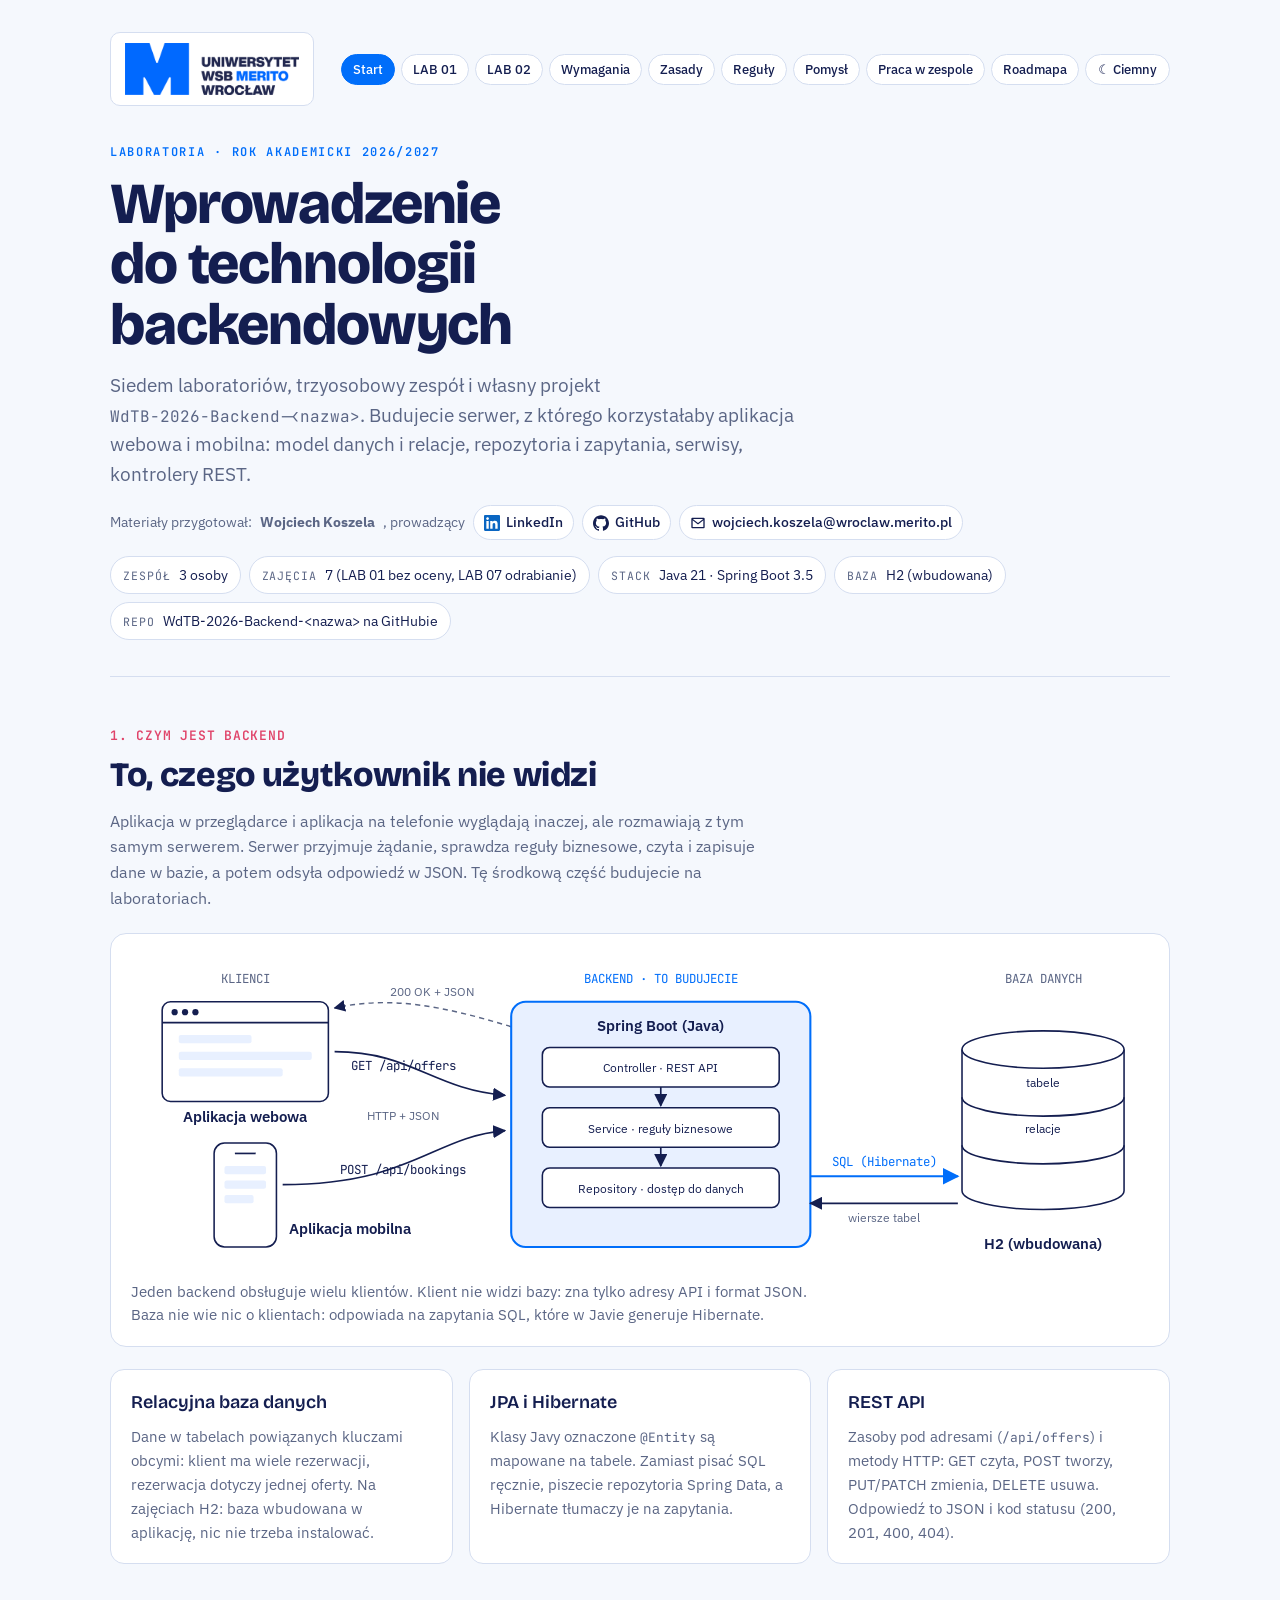
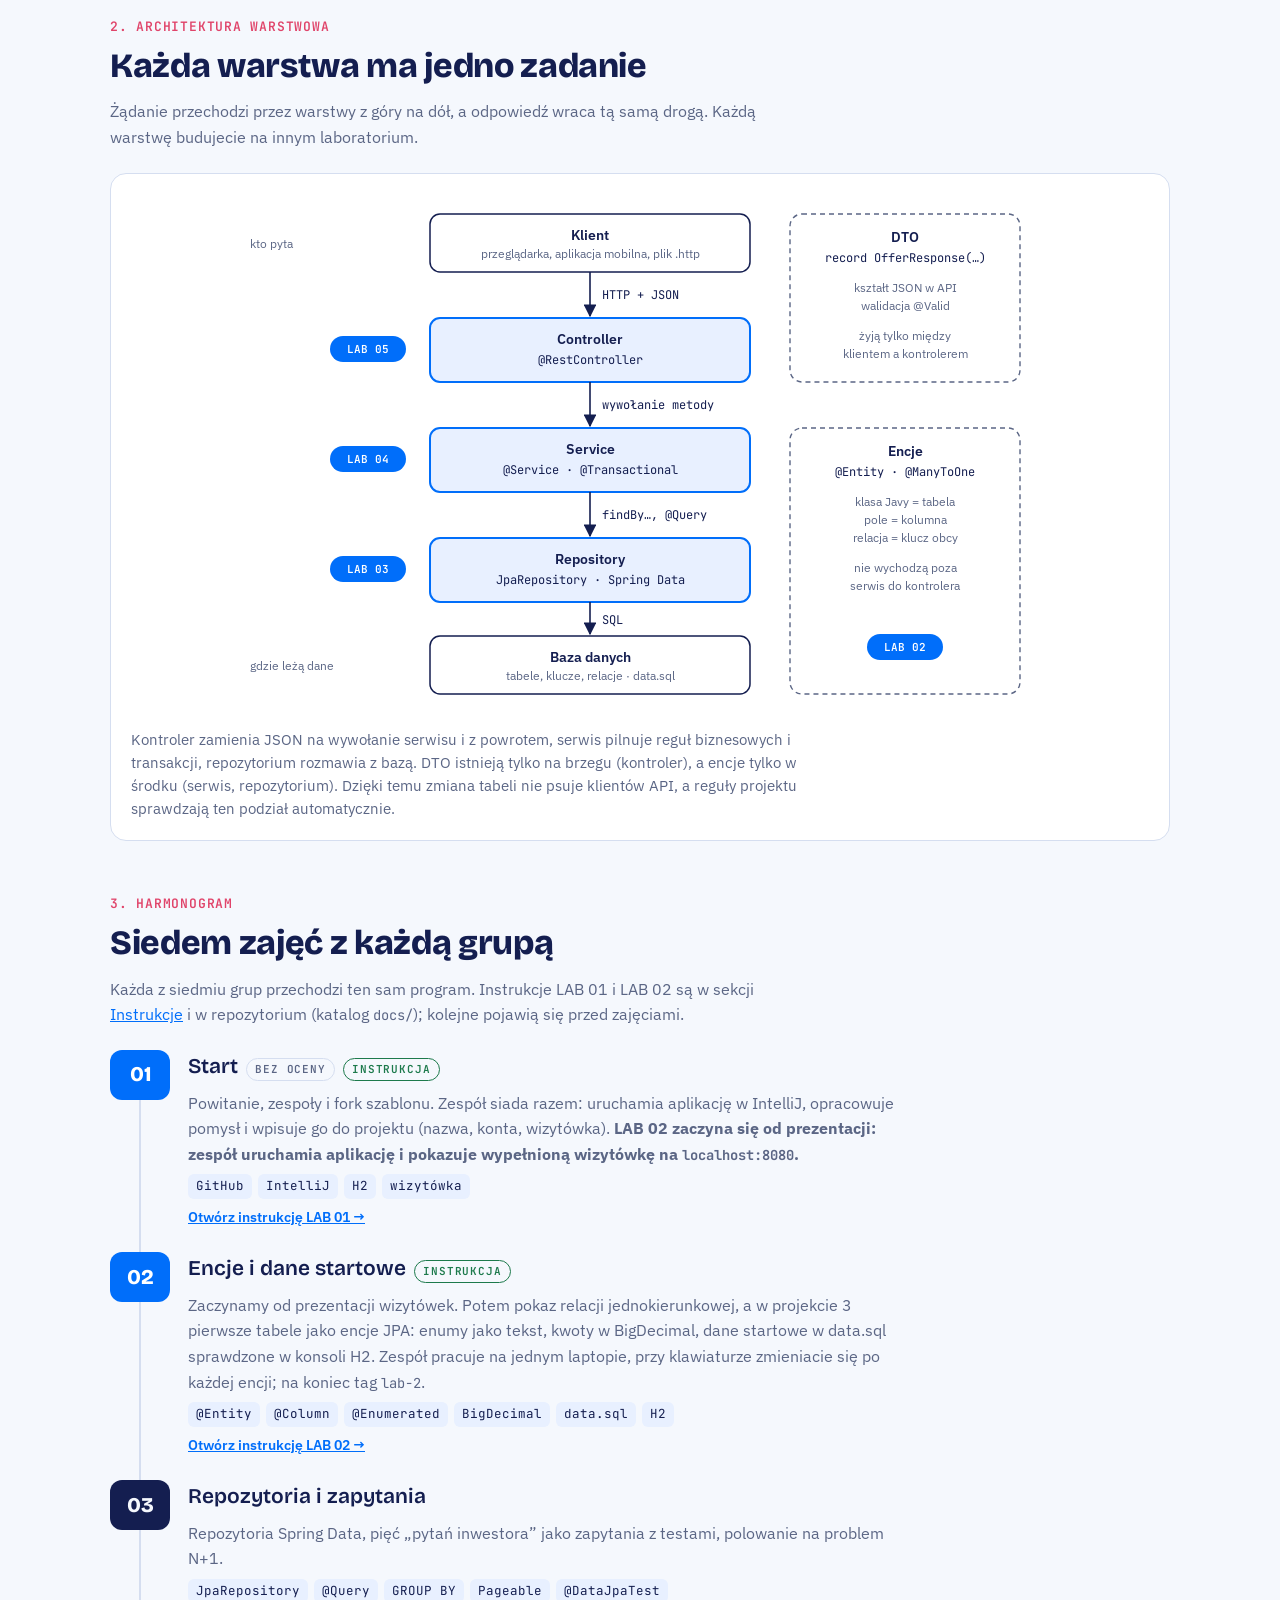
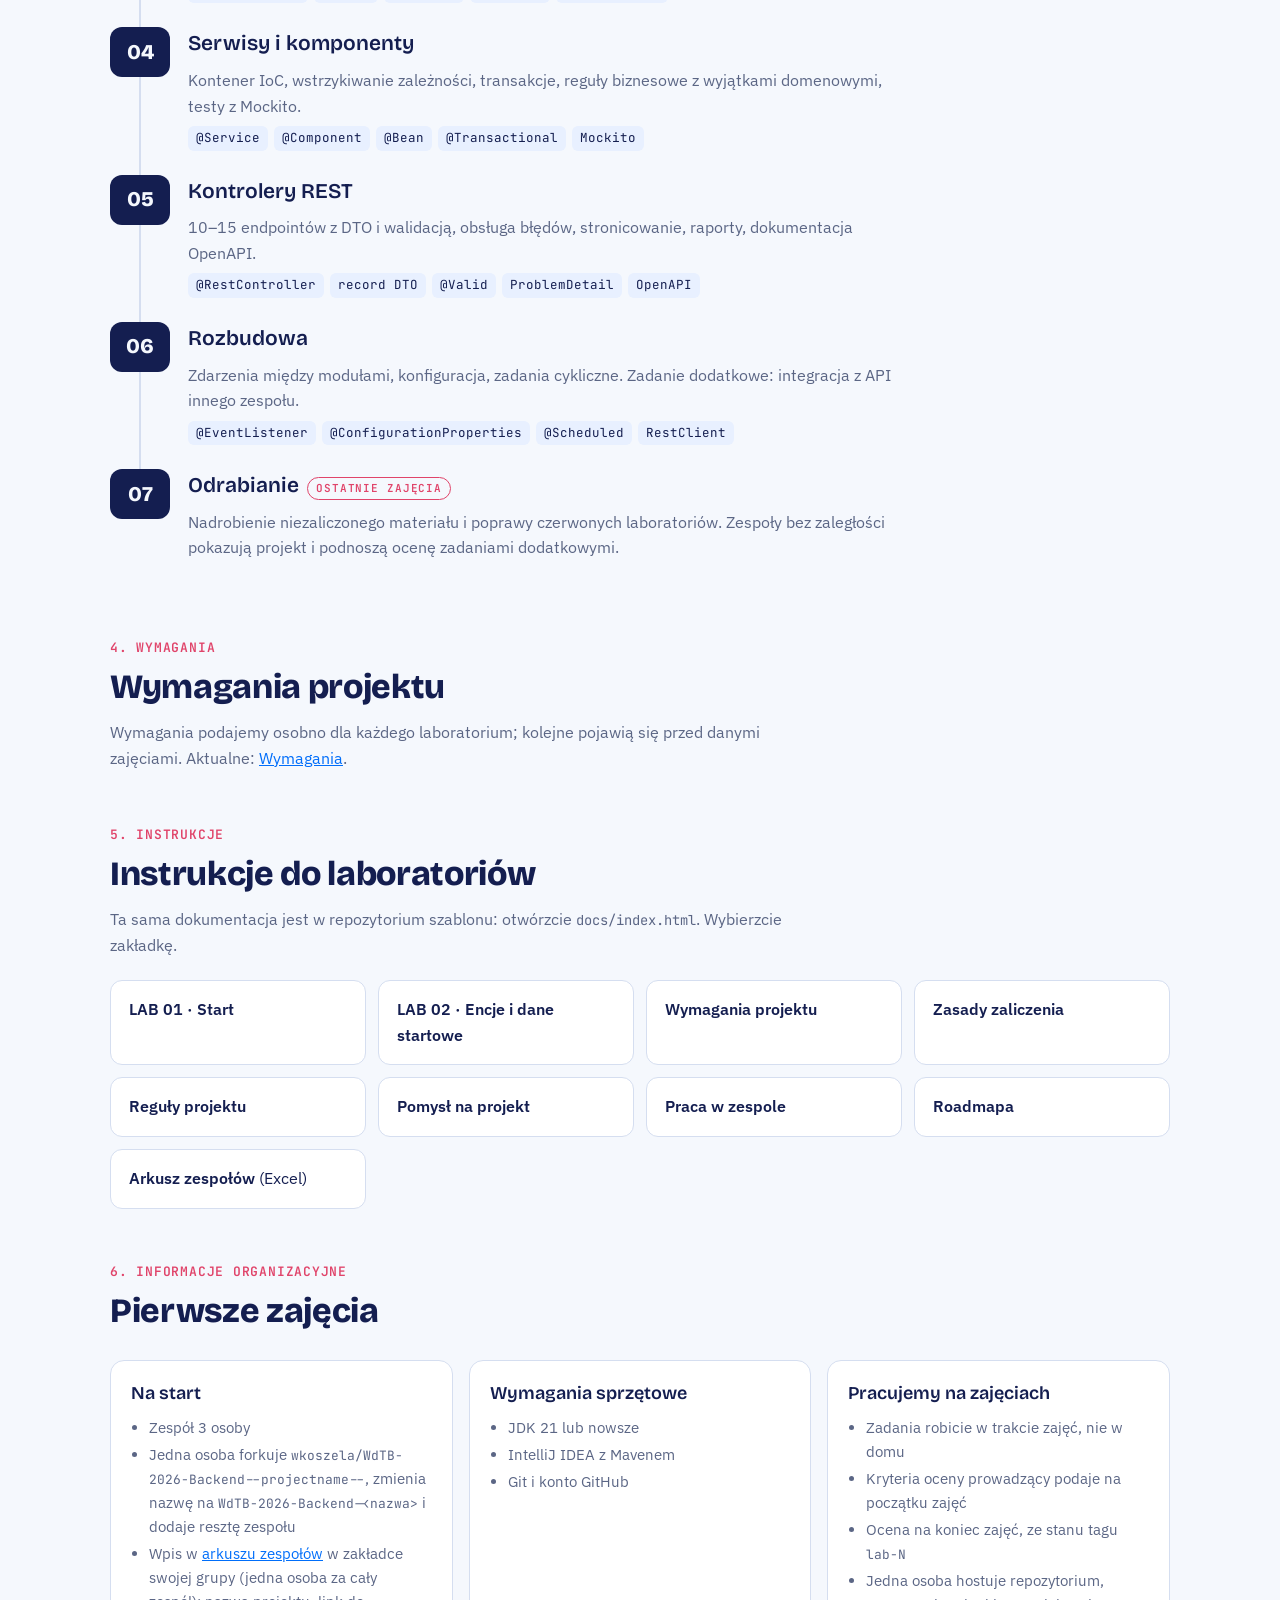
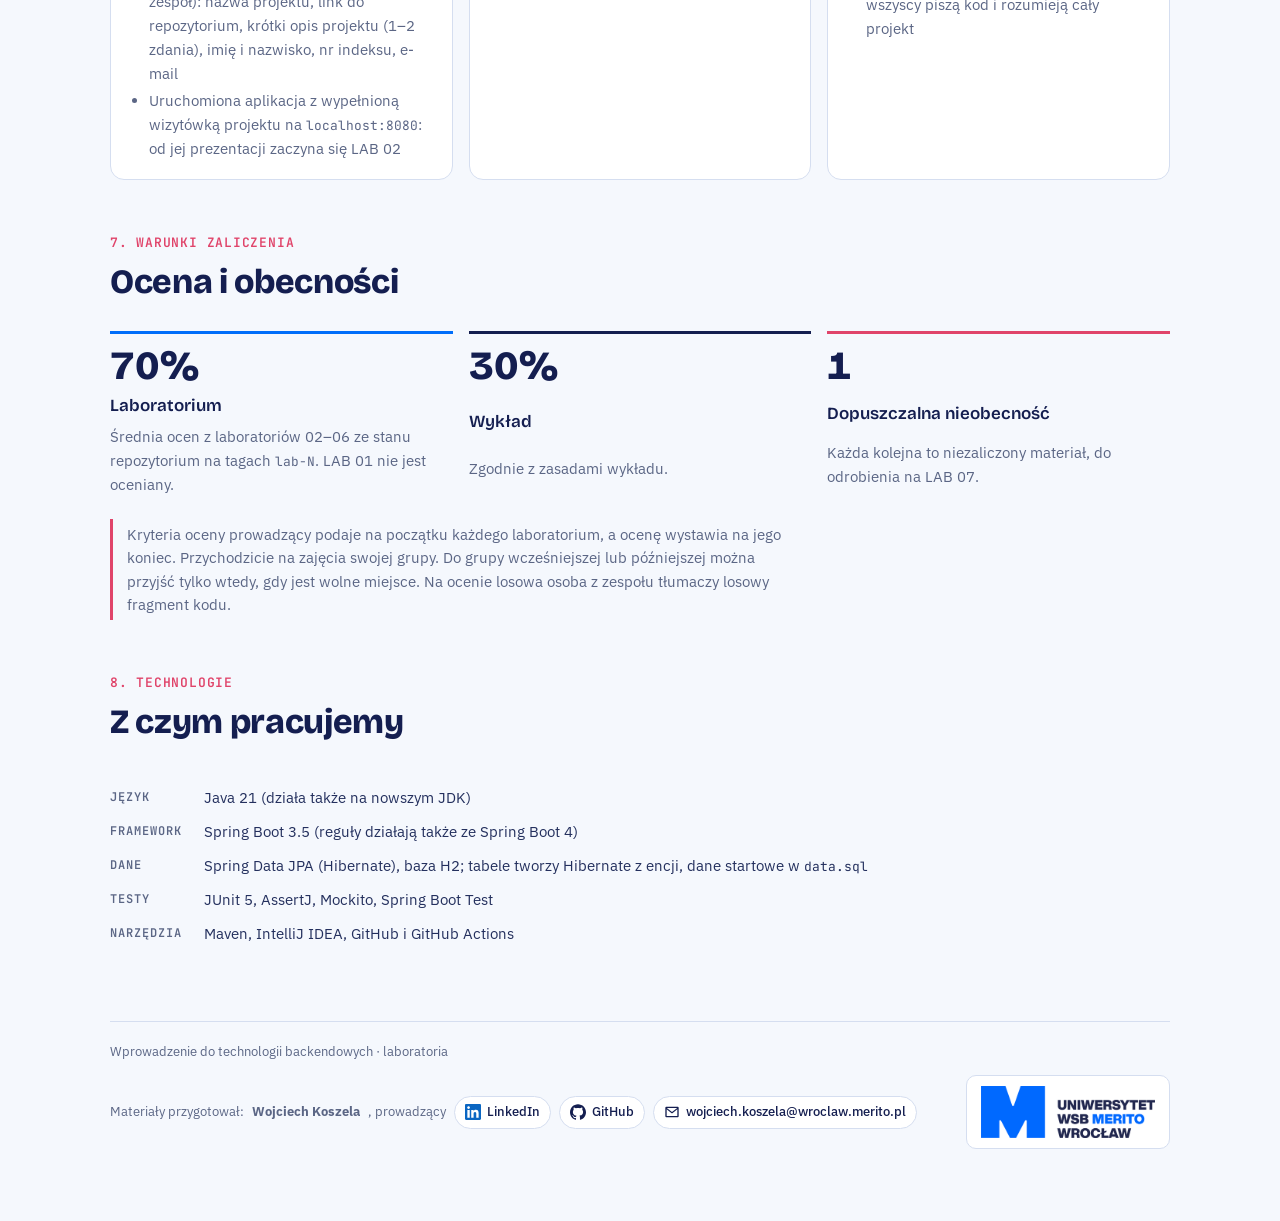
==== commit 9a629fbd: "LAB 02: trzy tabele bez relacji, dane startowe i konsola H2 - instrukcja: pokaz relacji jednokierunk" ====
--- a/docs/index.html
+++ b/docs/index.html
@@ -210,9 +210,9 @@
       <article class="stop ready">
         <div class="badge">02</div>
         <div class="stop-body">
-          <div class="stop-title"><h3>Encje i relacje</h3><span class="tagp ready">instrukcja</span></div>
-          <p>Zaczynamy od prezentacji wizytówek. Potem pomysł zamieniamy w model JPA: 4–6 tabel w co najmniej 2 modułach, relacje N:1, N:M i 1:1, enumy jako tekst, kwoty w BigDecimal, dane startowe w data.sql. Zespół pracuje na jednym laptopie, przy klawiaturze zmieniacie się po każdej encji; na koniec tag <code>lab-2</code>.</p>
-          <div class="tags"><span class="tag">@Entity</span><span class="tag">@ManyToOne</span><span class="tag">@OneToMany</span><span class="tag">@ManyToMany</span><span class="tag">@OneToOne</span><span class="tag">data.sql</span></div>
+          <div class="stop-title"><h3>Encje i dane startowe</h3><span class="tagp ready">instrukcja</span></div>
+          <p>Zaczynamy od prezentacji wizytówek. Potem pokaz relacji jednokierunkowej, a w projekcie 3 pierwsze tabele jako encje JPA: enumy jako tekst, kwoty w BigDecimal, dane startowe w data.sql sprawdzone w konsoli H2. Zespół pracuje na jednym laptopie, przy klawiaturze zmieniacie się po każdej encji; na koniec tag <code>lab-2</code>.</p>
+          <div class="tags"><span class="tag">@Entity</span><span class="tag">@Column</span><span class="tag">@Enumerated</span><span class="tag">BigDecimal</span><span class="tag">data.sql</span><span class="tag">H2</span></div>
           <a class="go" href="lab02.html">Otwórz instrukcję LAB 02 →</a>
         </div>
       </article>
@@ -273,7 +273,7 @@
       <h2>Instrukcje do laboratoriów</h2>
       <p>Ta sama dokumentacja jest w repozytorium szablonu: otwórzcie <code>docs/index.html</code>. Wybierzcie zakładkę.</p>
     </div>
-    <div class="doc-links"><a class="doc-link" href="lab01.html"><b>LAB 01 · Start</b></a><a class="doc-link" href="lab02.html"><b>LAB 02 · Encje i relacje</b></a><a class="doc-link" href="wymagania.html"><b>Wymagania projektu</b></a><a class="doc-link" href="zasady.html"><b>Zasady zaliczenia</b></a><a class="doc-link" href="reguly.html"><b>Reguły projektu</b></a><a class="doc-link" href="pomysl.html"><b>Pomysł na projekt</b></a><a class="doc-link" href="zespol.html"><b>Praca w zespole</b></a><a class="doc-link" href="roadmapa.html"><b>Roadmapa</b></a><a class="doc-link" href="https://m365ht-my.sharepoint.com/:x:/g/personal/wojciech_koszela_wroclaw_merito_pl/IQCEEPWN_2owS6zMeDfSfeG-AXpOGAC7AgOlj9SAudd8Y0w?e=S2s4H9" target="_blank" rel="noopener"><b>Arkusz zespołów</b> (Excel)</a></div>
+    <div class="doc-links"><a class="doc-link" href="lab01.html"><b>LAB 01 · Start</b></a><a class="doc-link" href="lab02.html"><b>LAB 02 · Encje i dane startowe</b></a><a class="doc-link" href="wymagania.html"><b>Wymagania projektu</b></a><a class="doc-link" href="zasady.html"><b>Zasady zaliczenia</b></a><a class="doc-link" href="reguly.html"><b>Reguły projektu</b></a><a class="doc-link" href="pomysl.html"><b>Pomysł na projekt</b></a><a class="doc-link" href="zespol.html"><b>Praca w zespole</b></a><a class="doc-link" href="roadmapa.html"><b>Roadmapa</b></a><a class="doc-link" href="https://m365ht-my.sharepoint.com/:x:/g/personal/wojciech_koszela_wroclaw_merito_pl/IQCEEPWN_2owS6zMeDfSfeG-AXpOGAC7AgOlj9SAudd8Y0w?e=S2s4H9" target="_blank" rel="noopener"><b>Arkusz zespołów</b> (Excel)</a></div>
   </section>
 
   <section id="organizacja">
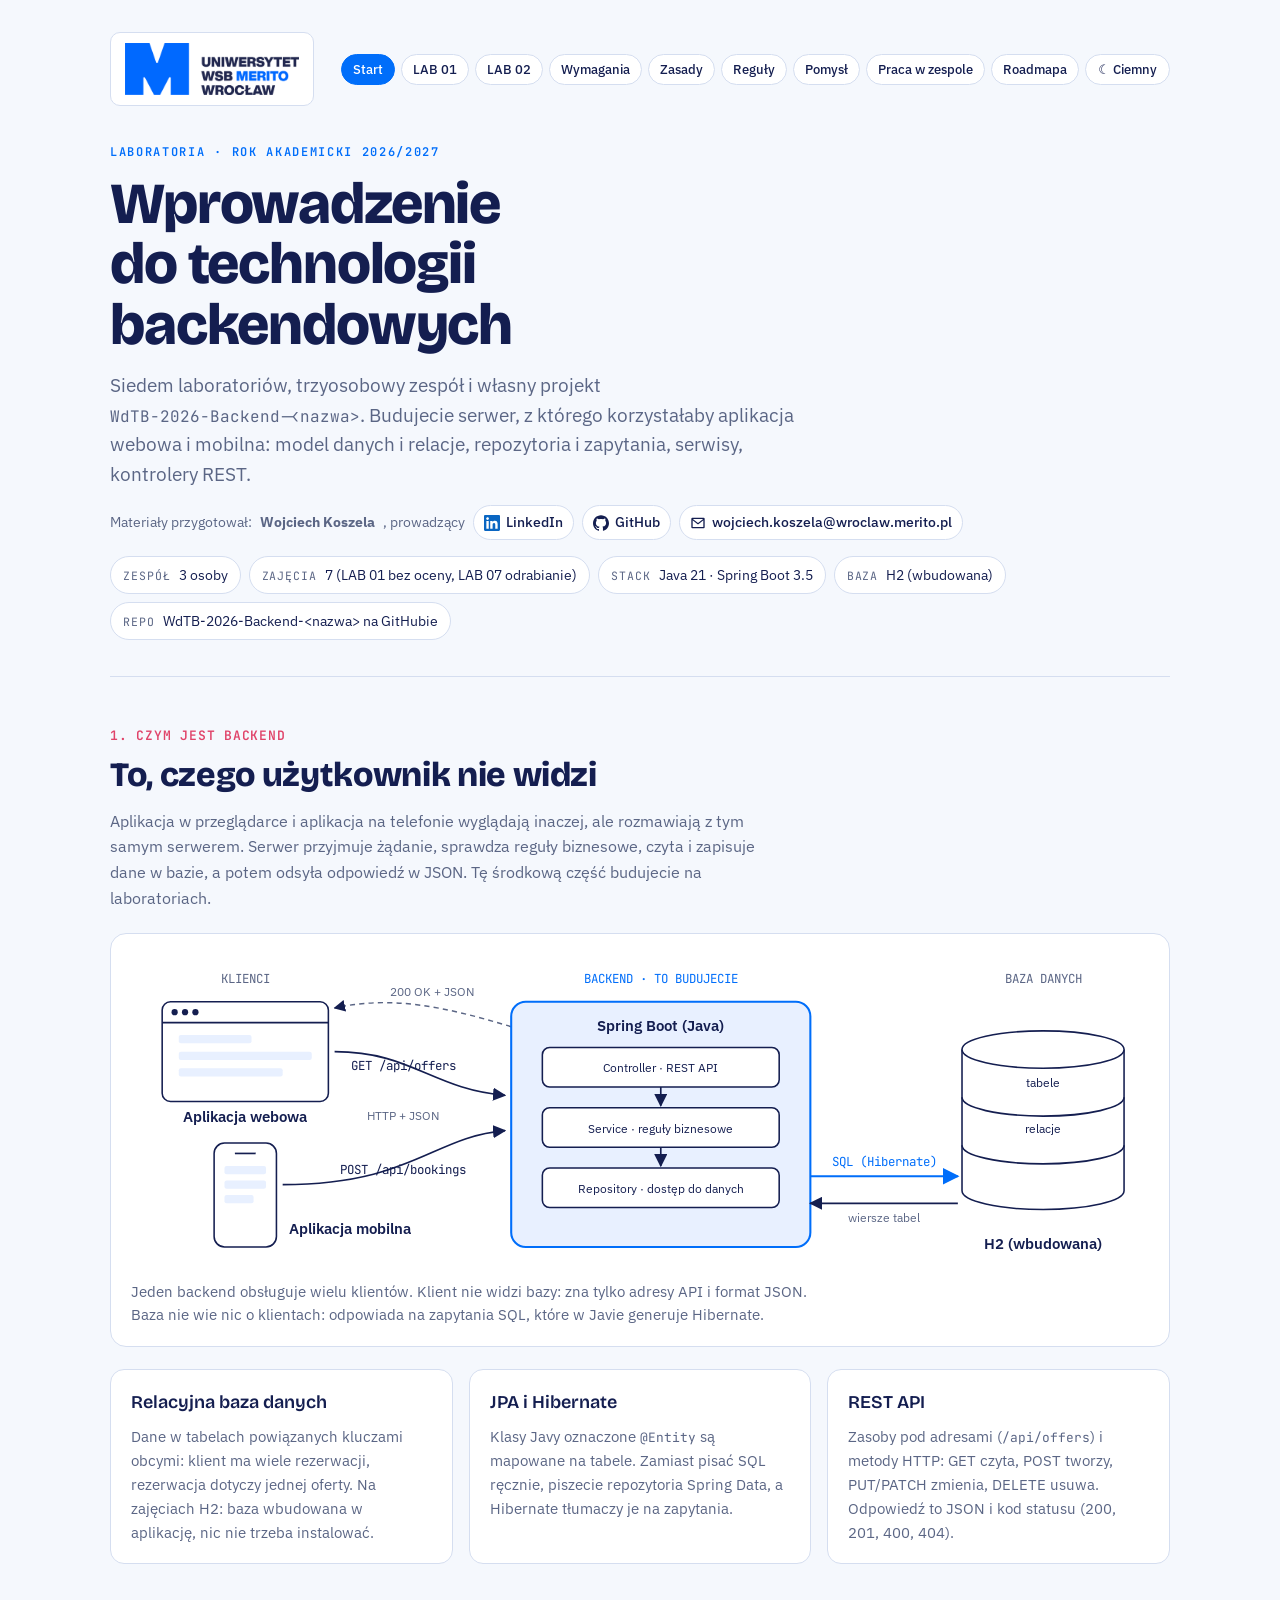
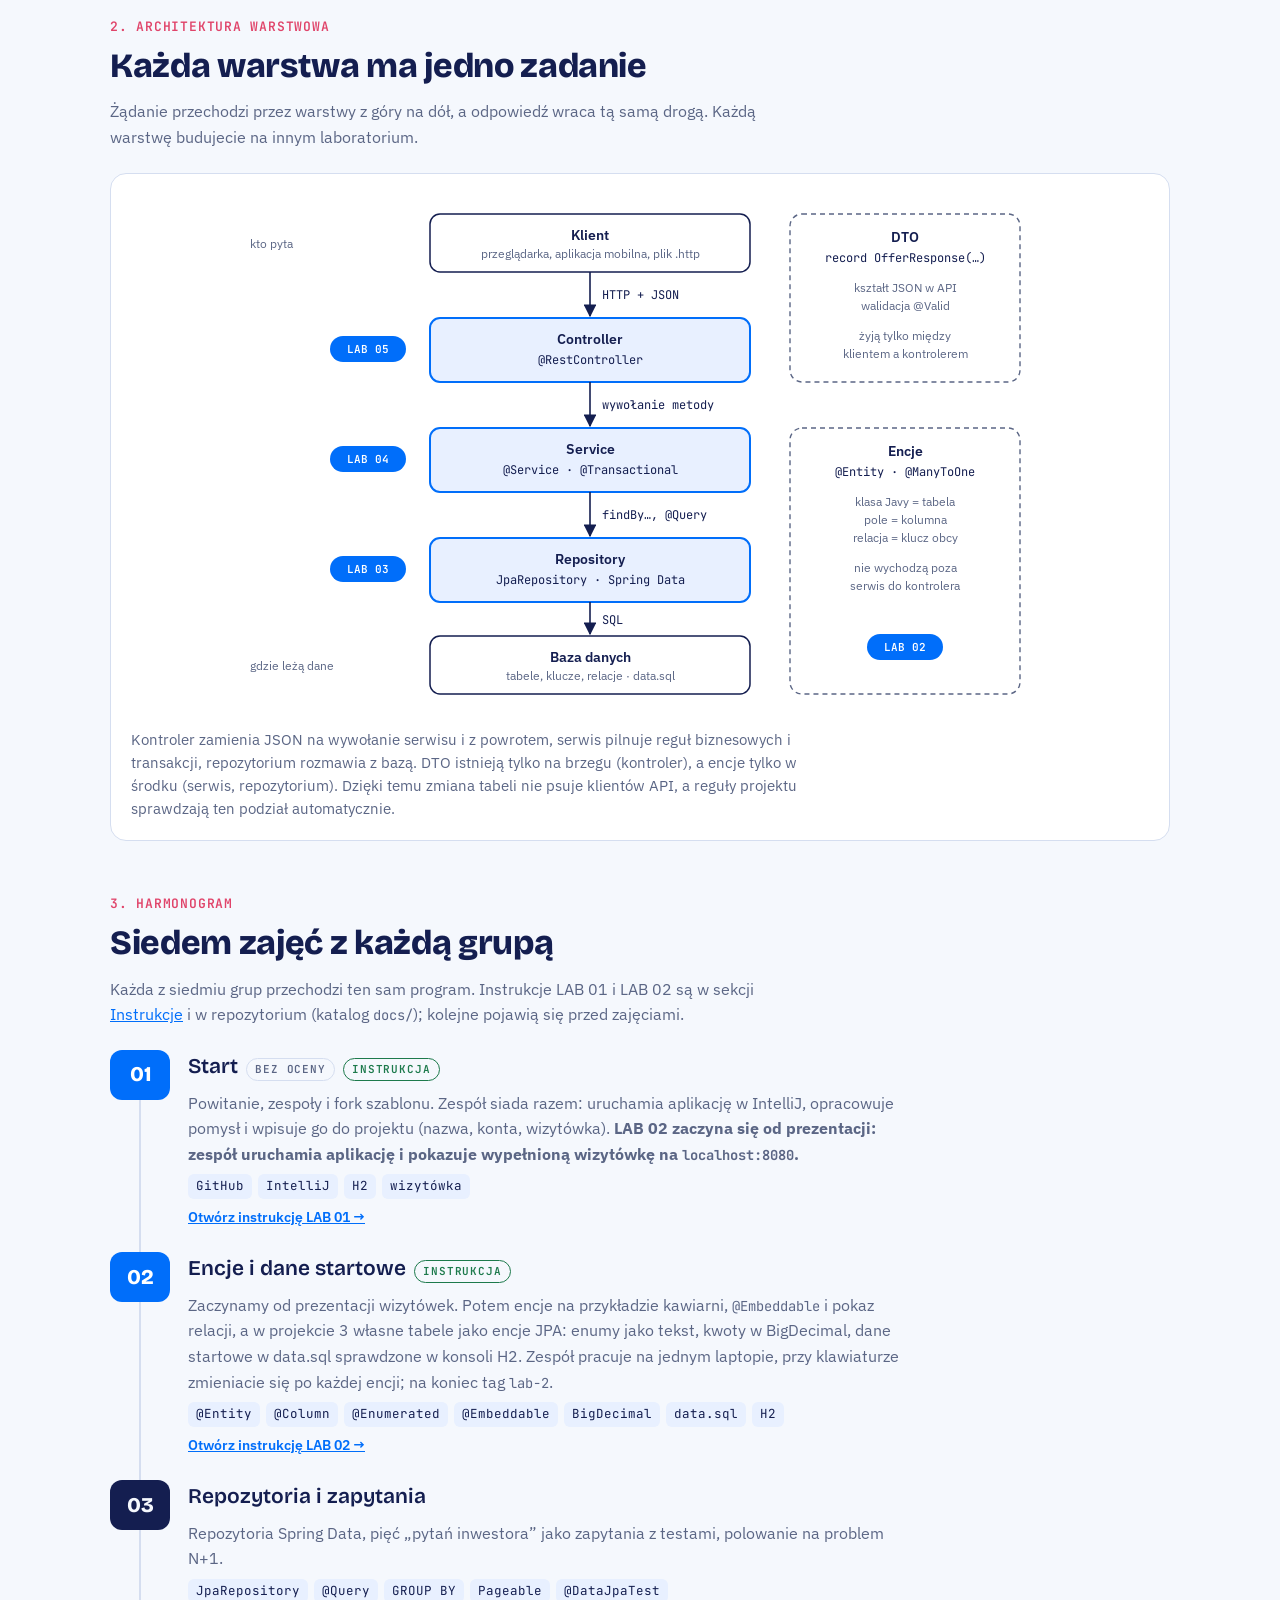
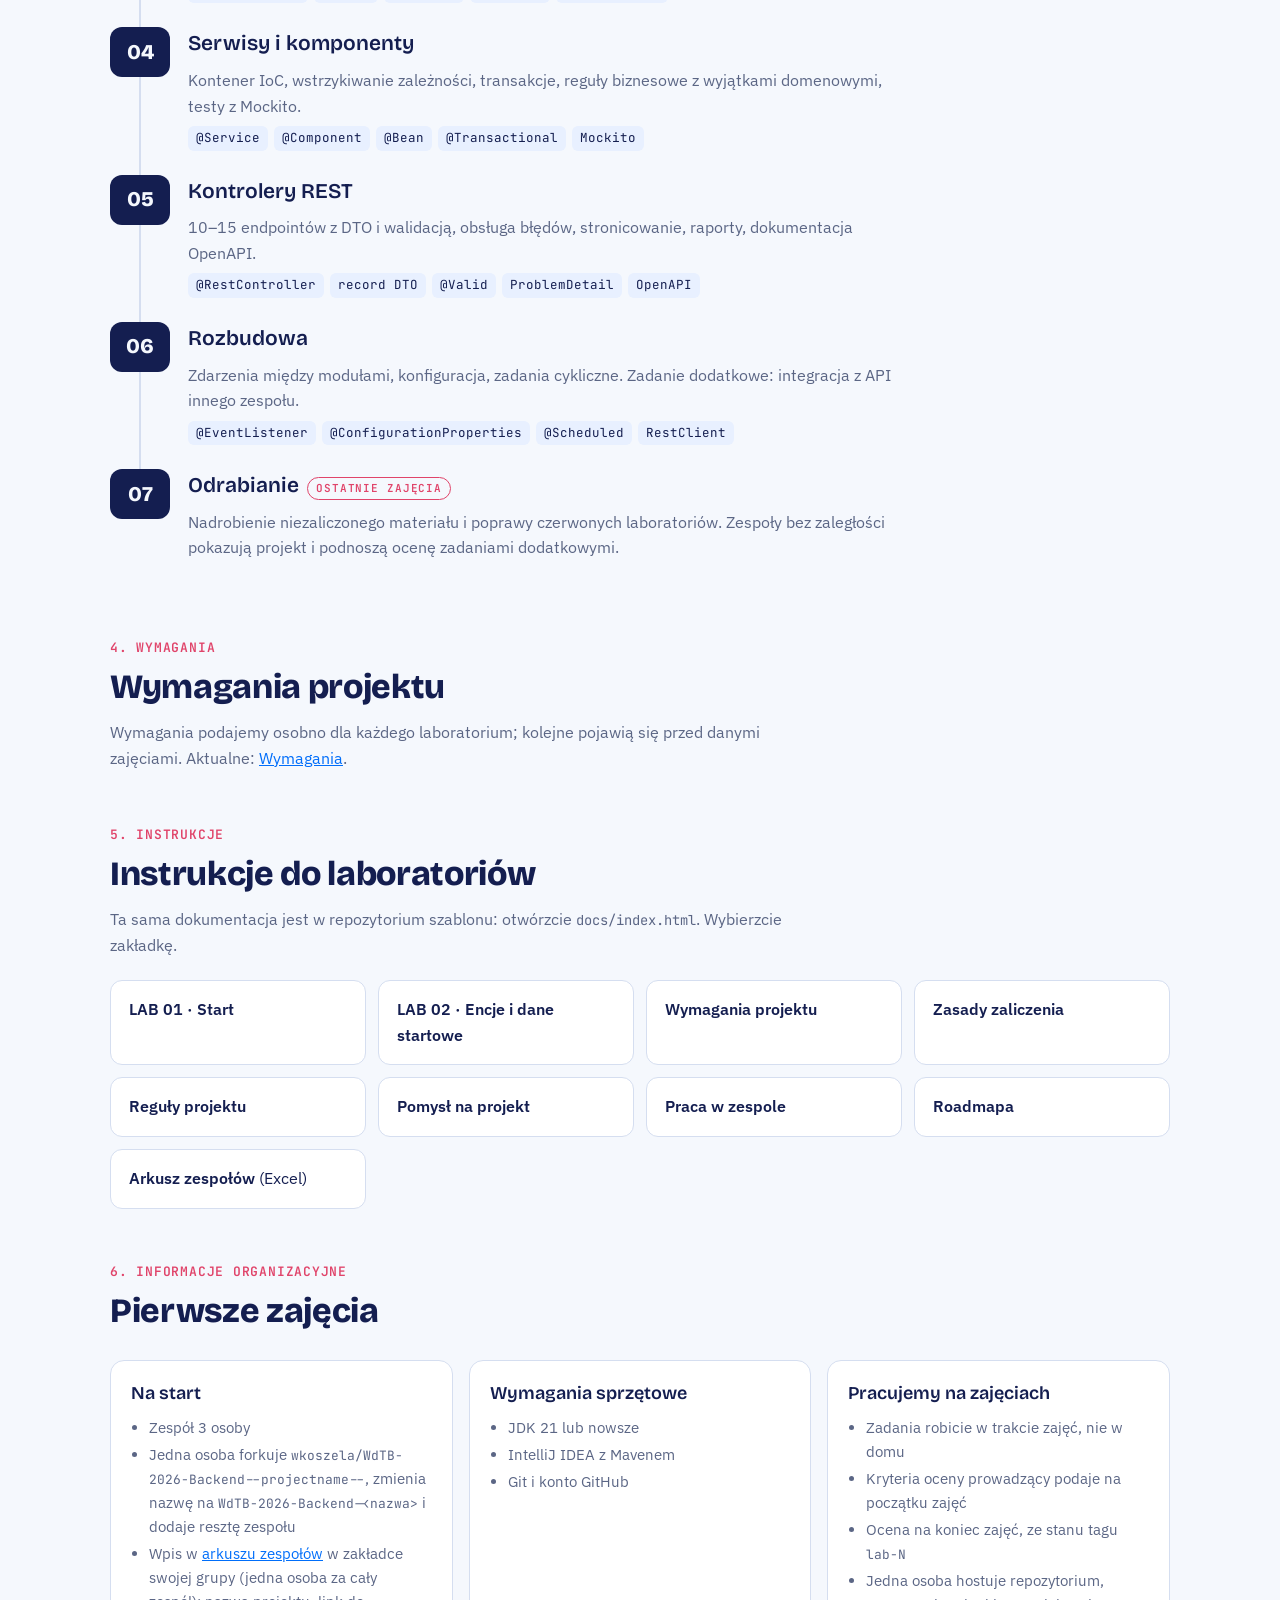
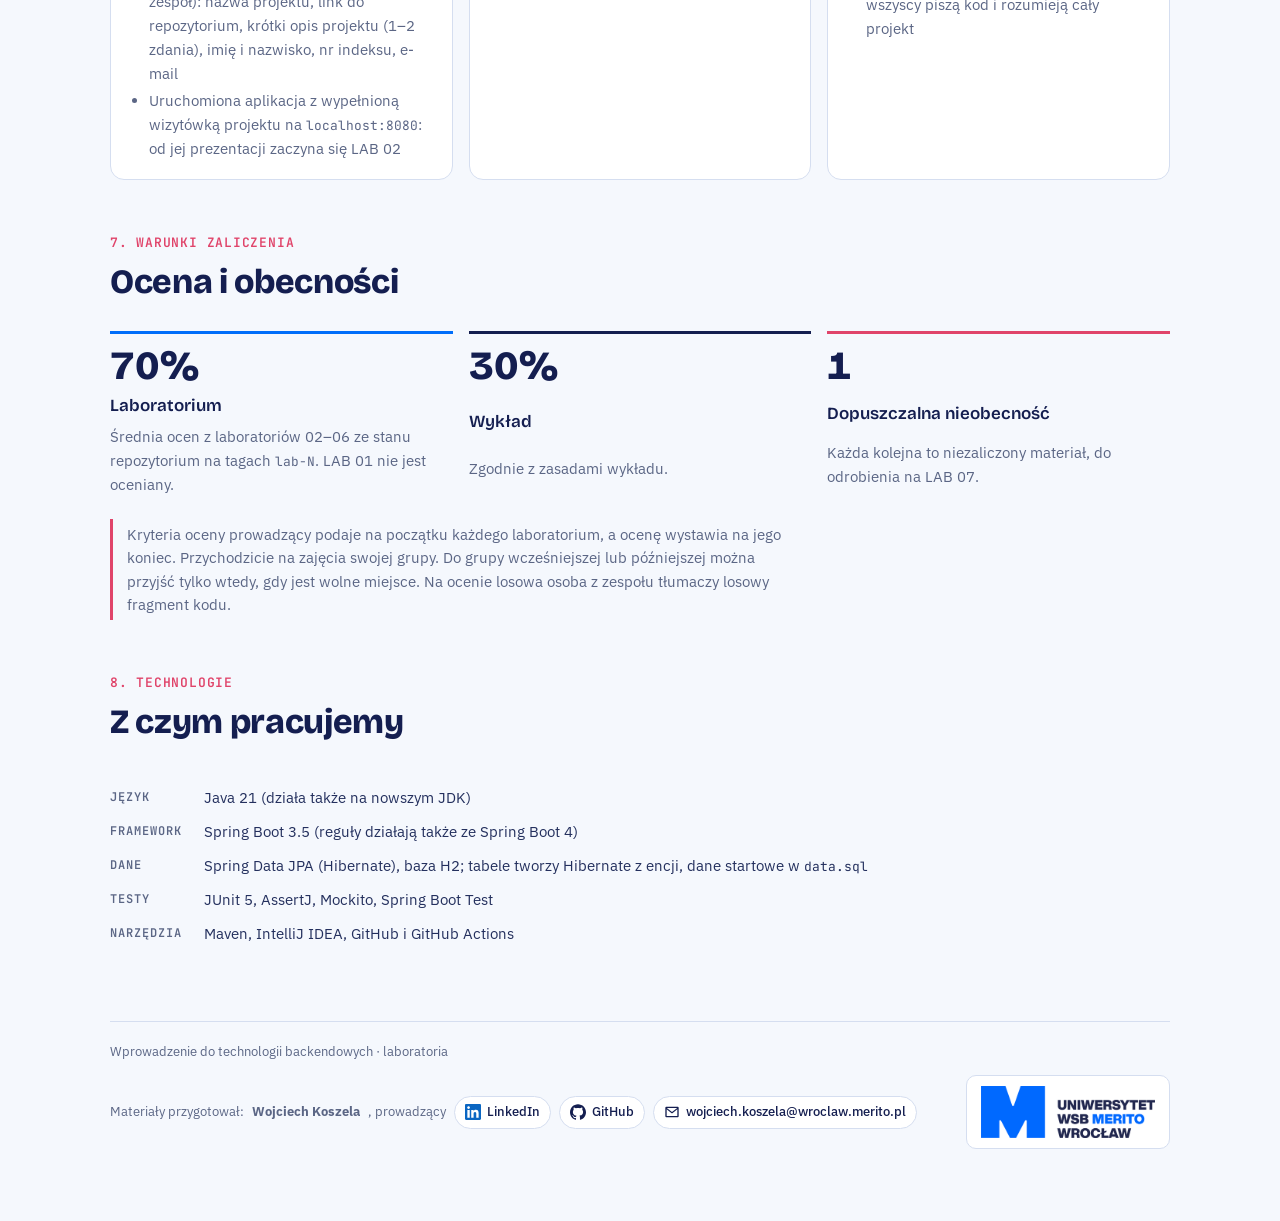
==== commit 69ad5351: "LAB 02: przykład kawiarni i @Embeddable w teorii, zadanie na własnych tabelach zespołu" ====
--- a/docs/index.html
+++ b/docs/index.html
@@ -211,8 +211,8 @@
         <div class="badge">02</div>
         <div class="stop-body">
           <div class="stop-title"><h3>Encje i dane startowe</h3><span class="tagp ready">instrukcja</span></div>
-          <p>Zaczynamy od prezentacji wizytówek. Potem pokaz relacji jednokierunkowej, a w projekcie 3 pierwsze tabele jako encje JPA: enumy jako tekst, kwoty w BigDecimal, dane startowe w data.sql sprawdzone w konsoli H2. Zespół pracuje na jednym laptopie, przy klawiaturze zmieniacie się po każdej encji; na koniec tag <code>lab-2</code>.</p>
-          <div class="tags"><span class="tag">@Entity</span><span class="tag">@Column</span><span class="tag">@Enumerated</span><span class="tag">BigDecimal</span><span class="tag">data.sql</span><span class="tag">H2</span></div>
+          <p>Zaczynamy od prezentacji wizytówek. Potem encje na przykładzie kawiarni, <code>@Embeddable</code> i pokaz relacji, a w projekcie 3 własne tabele jako encje JPA: enumy jako tekst, kwoty w BigDecimal, dane startowe w data.sql sprawdzone w konsoli H2. Zespół pracuje na jednym laptopie, przy klawiaturze zmieniacie się po każdej encji; na koniec tag <code>lab-2</code>.</p>
+          <div class="tags"><span class="tag">@Entity</span><span class="tag">@Column</span><span class="tag">@Enumerated</span><span class="tag">@Embeddable</span><span class="tag">BigDecimal</span><span class="tag">data.sql</span><span class="tag">H2</span></div>
           <a class="go" href="lab02.html">Otwórz instrukcję LAB 02 →</a>
         </div>
       </article>
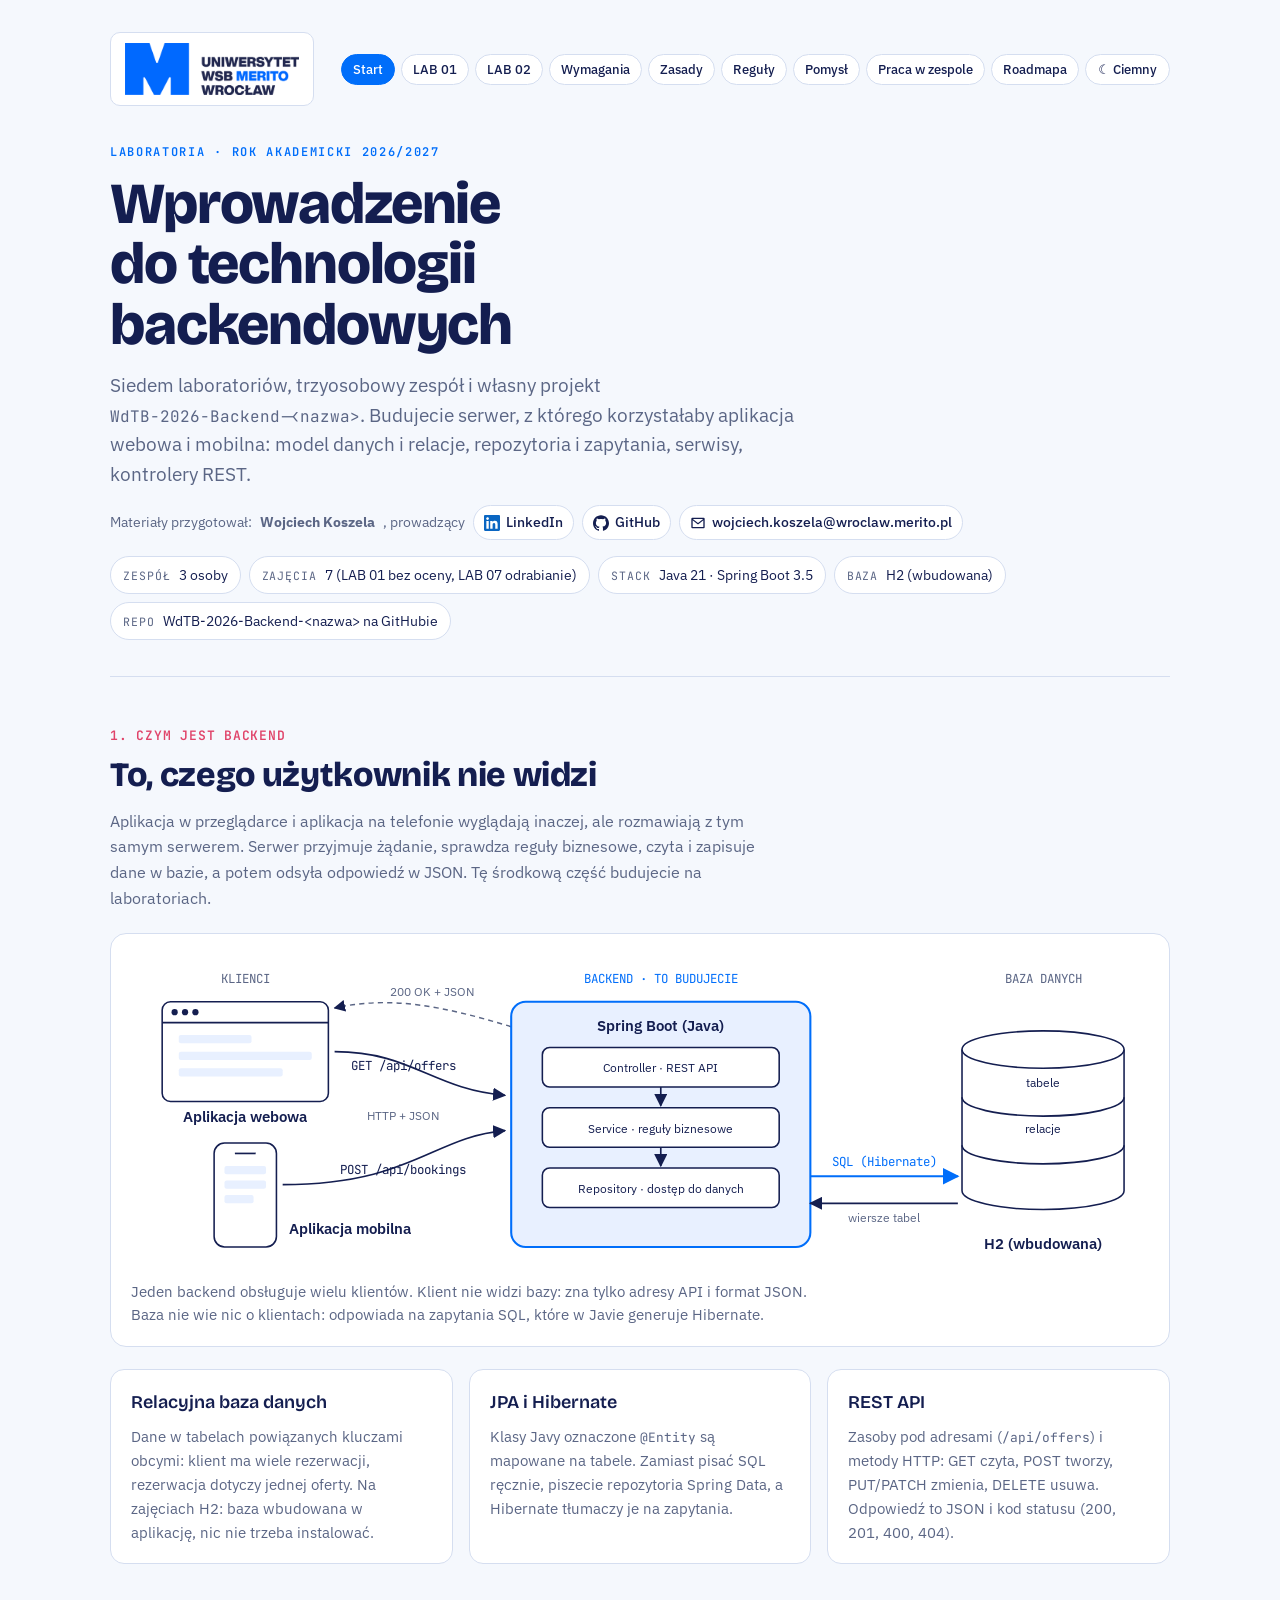
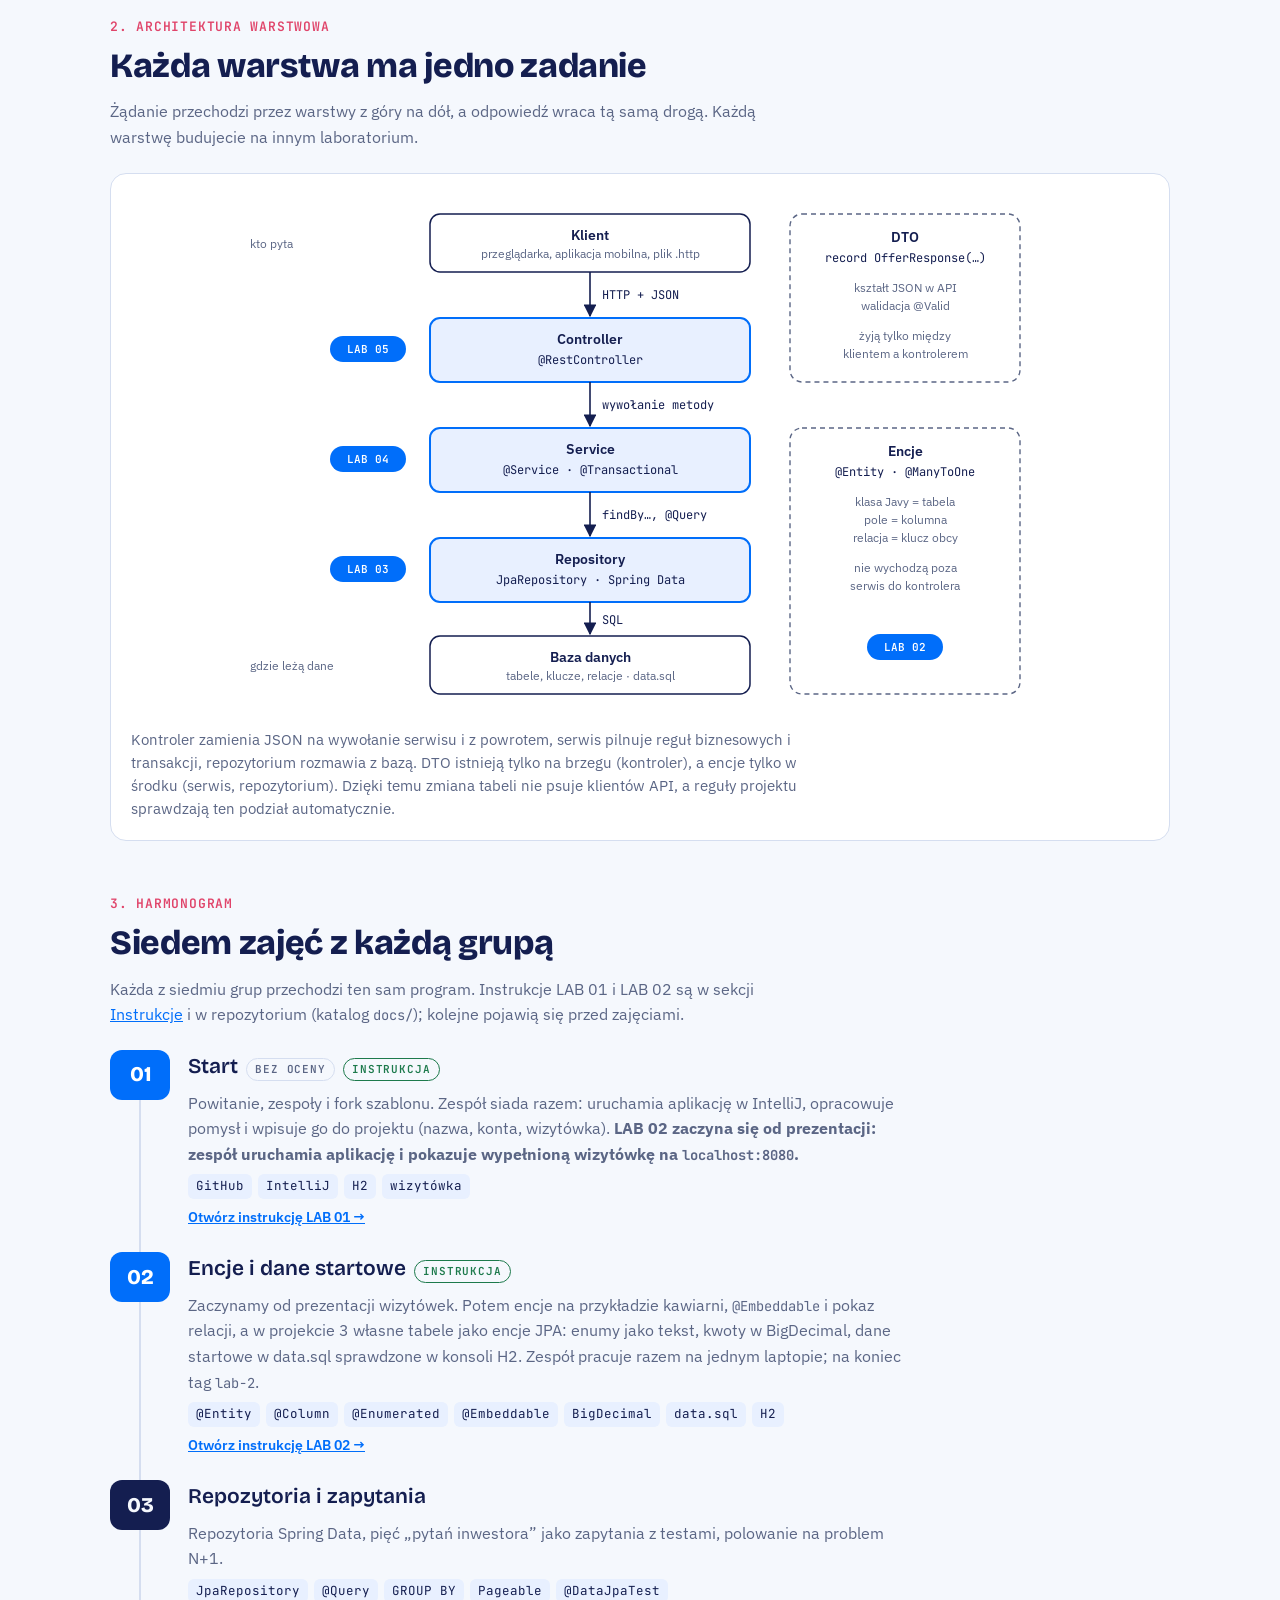
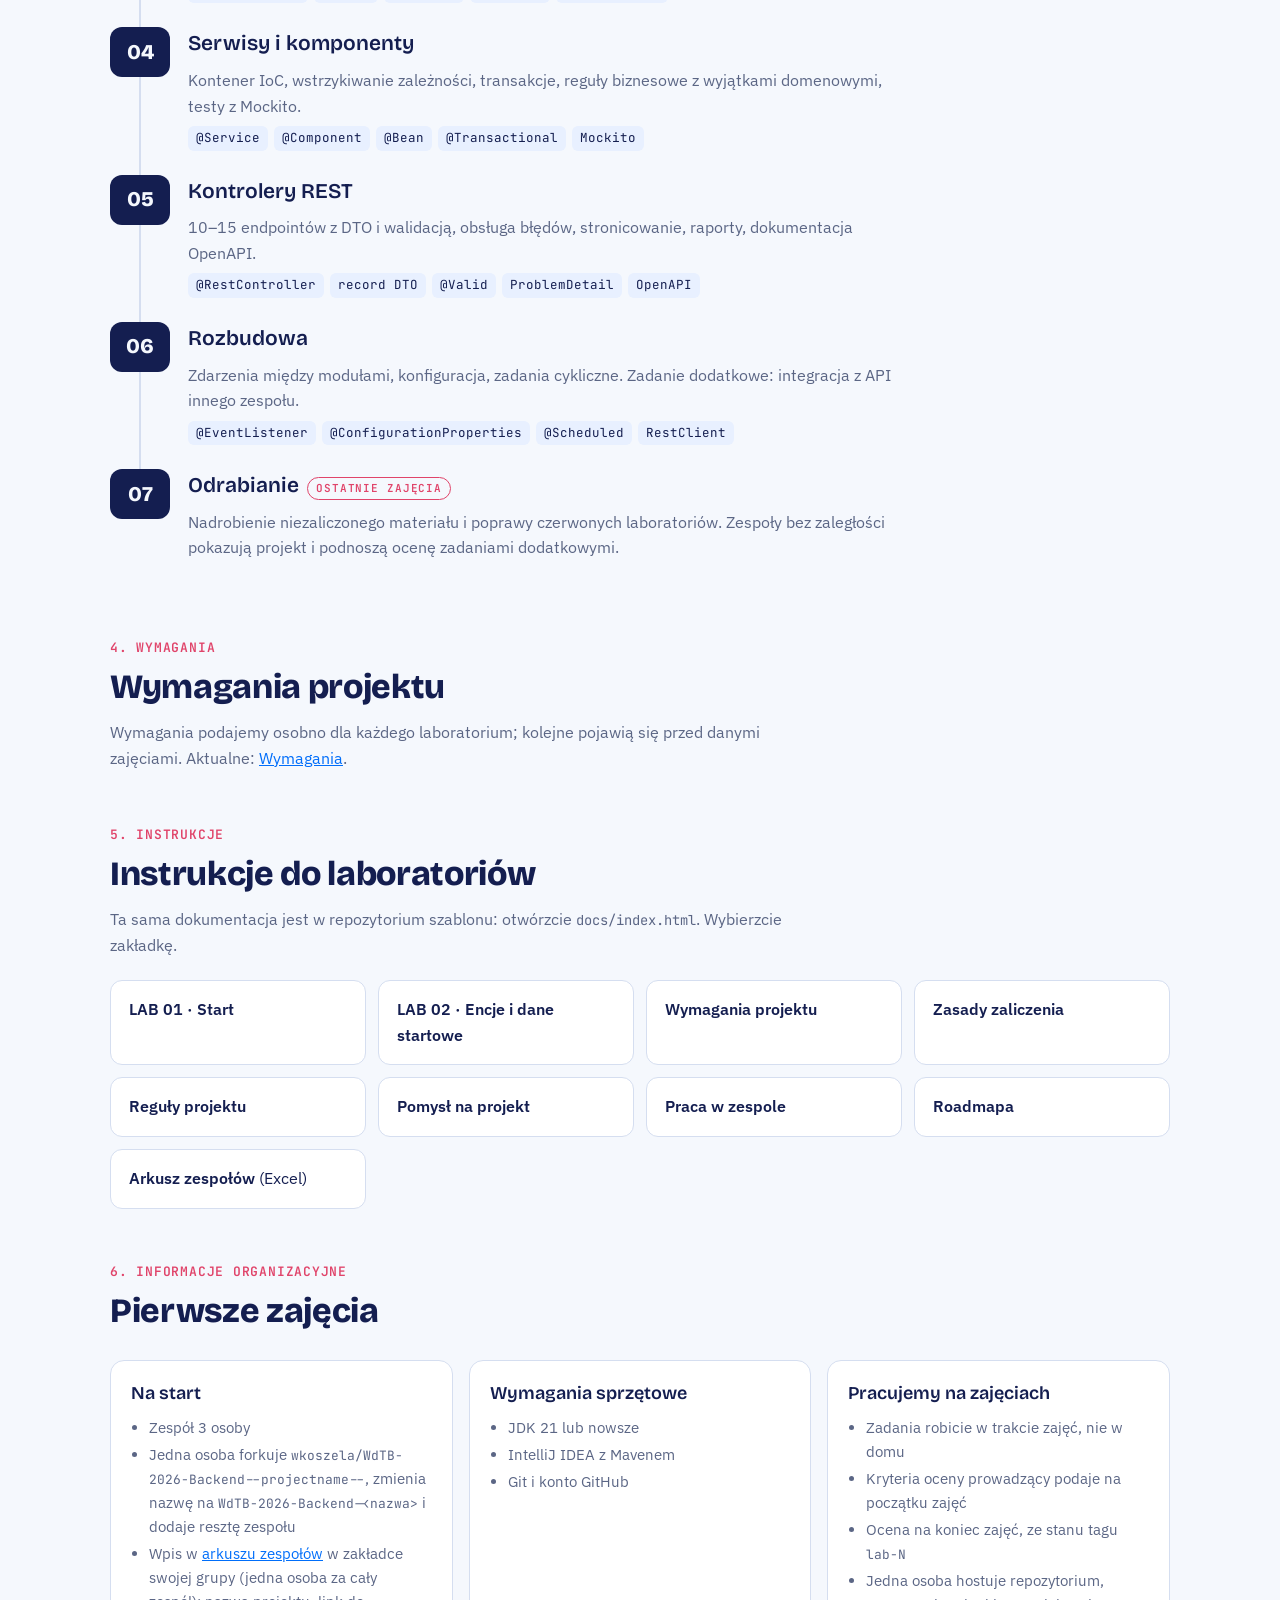
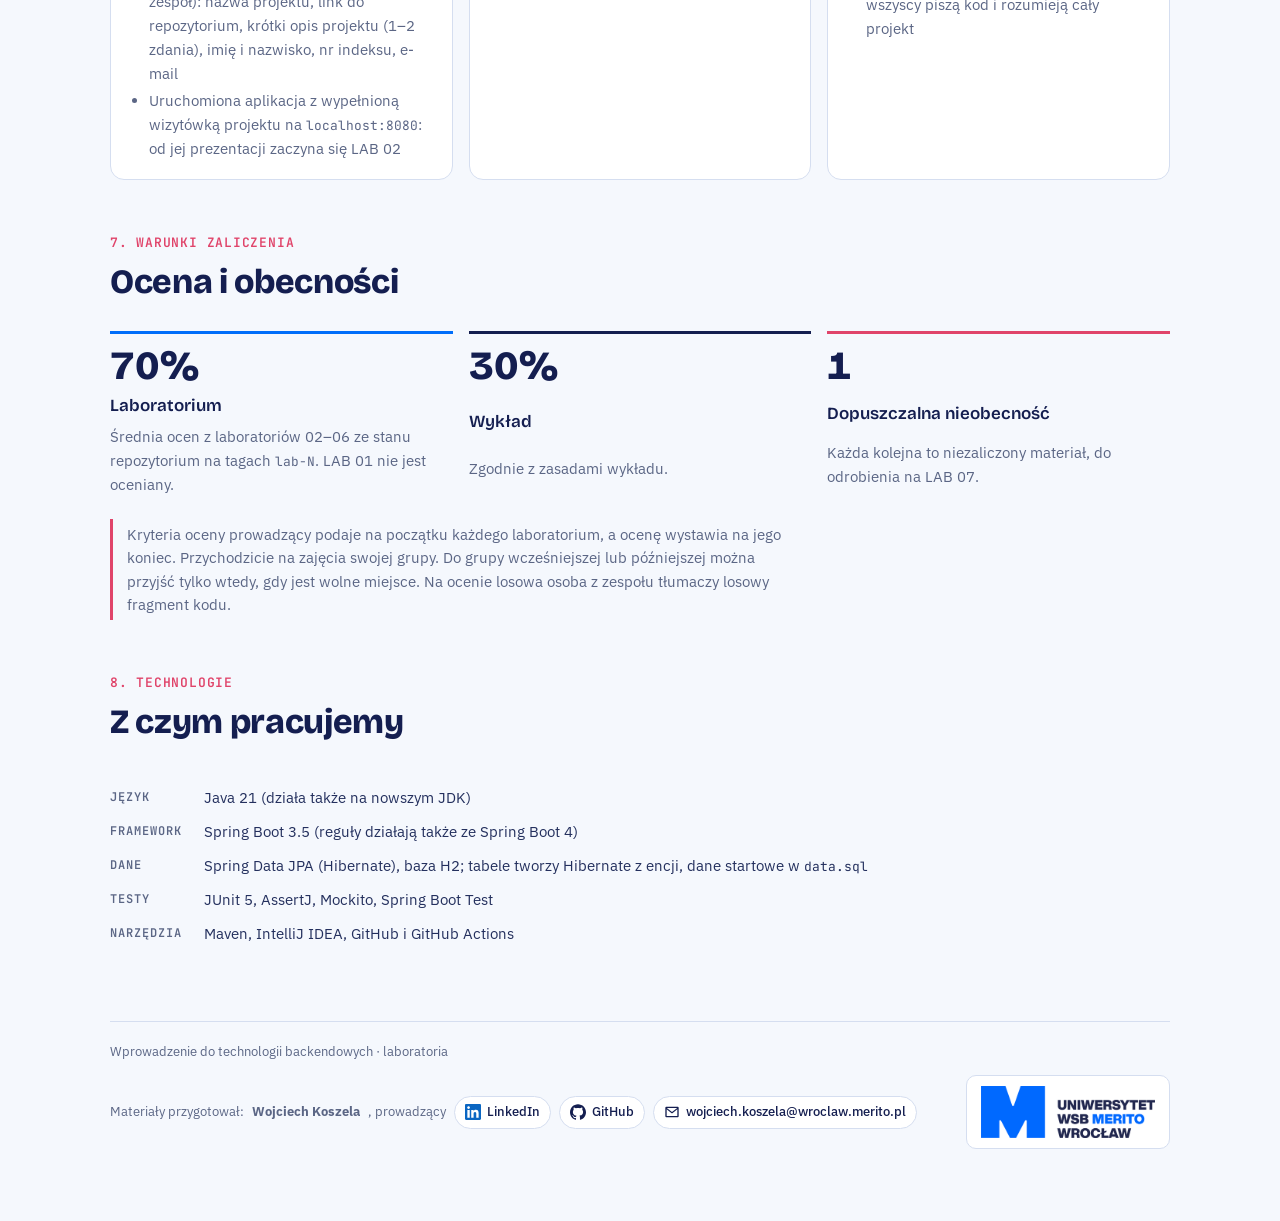
==== commit a5460255: "LAB 02: praca zespołowa zamiast zmian przy klawiaturze" ====
--- a/docs/index.html
+++ b/docs/index.html
@@ -211,7 +211,7 @@
         <div class="badge">02</div>
         <div class="stop-body">
           <div class="stop-title"><h3>Encje i dane startowe</h3><span class="tagp ready">instrukcja</span></div>
-          <p>Zaczynamy od prezentacji wizytówek. Potem encje na przykładzie kawiarni, <code>@Embeddable</code> i pokaz relacji, a w projekcie 3 własne tabele jako encje JPA: enumy jako tekst, kwoty w BigDecimal, dane startowe w data.sql sprawdzone w konsoli H2. Zespół pracuje na jednym laptopie, przy klawiaturze zmieniacie się po każdej encji; na koniec tag <code>lab-2</code>.</p>
+          <p>Zaczynamy od prezentacji wizytówek. Potem encje na przykładzie kawiarni, <code>@Embeddable</code> i pokaz relacji, a w projekcie 3 własne tabele jako encje JPA: enumy jako tekst, kwoty w BigDecimal, dane startowe w data.sql sprawdzone w konsoli H2. Zespół pracuje razem na jednym laptopie; na koniec tag <code>lab-2</code>.</p>
           <div class="tags"><span class="tag">@Entity</span><span class="tag">@Column</span><span class="tag">@Enumerated</span><span class="tag">@Embeddable</span><span class="tag">BigDecimal</span><span class="tag">data.sql</span><span class="tag">H2</span></div>
           <a class="go" href="lab02.html">Otwórz instrukcję LAB 02 →</a>
         </div>
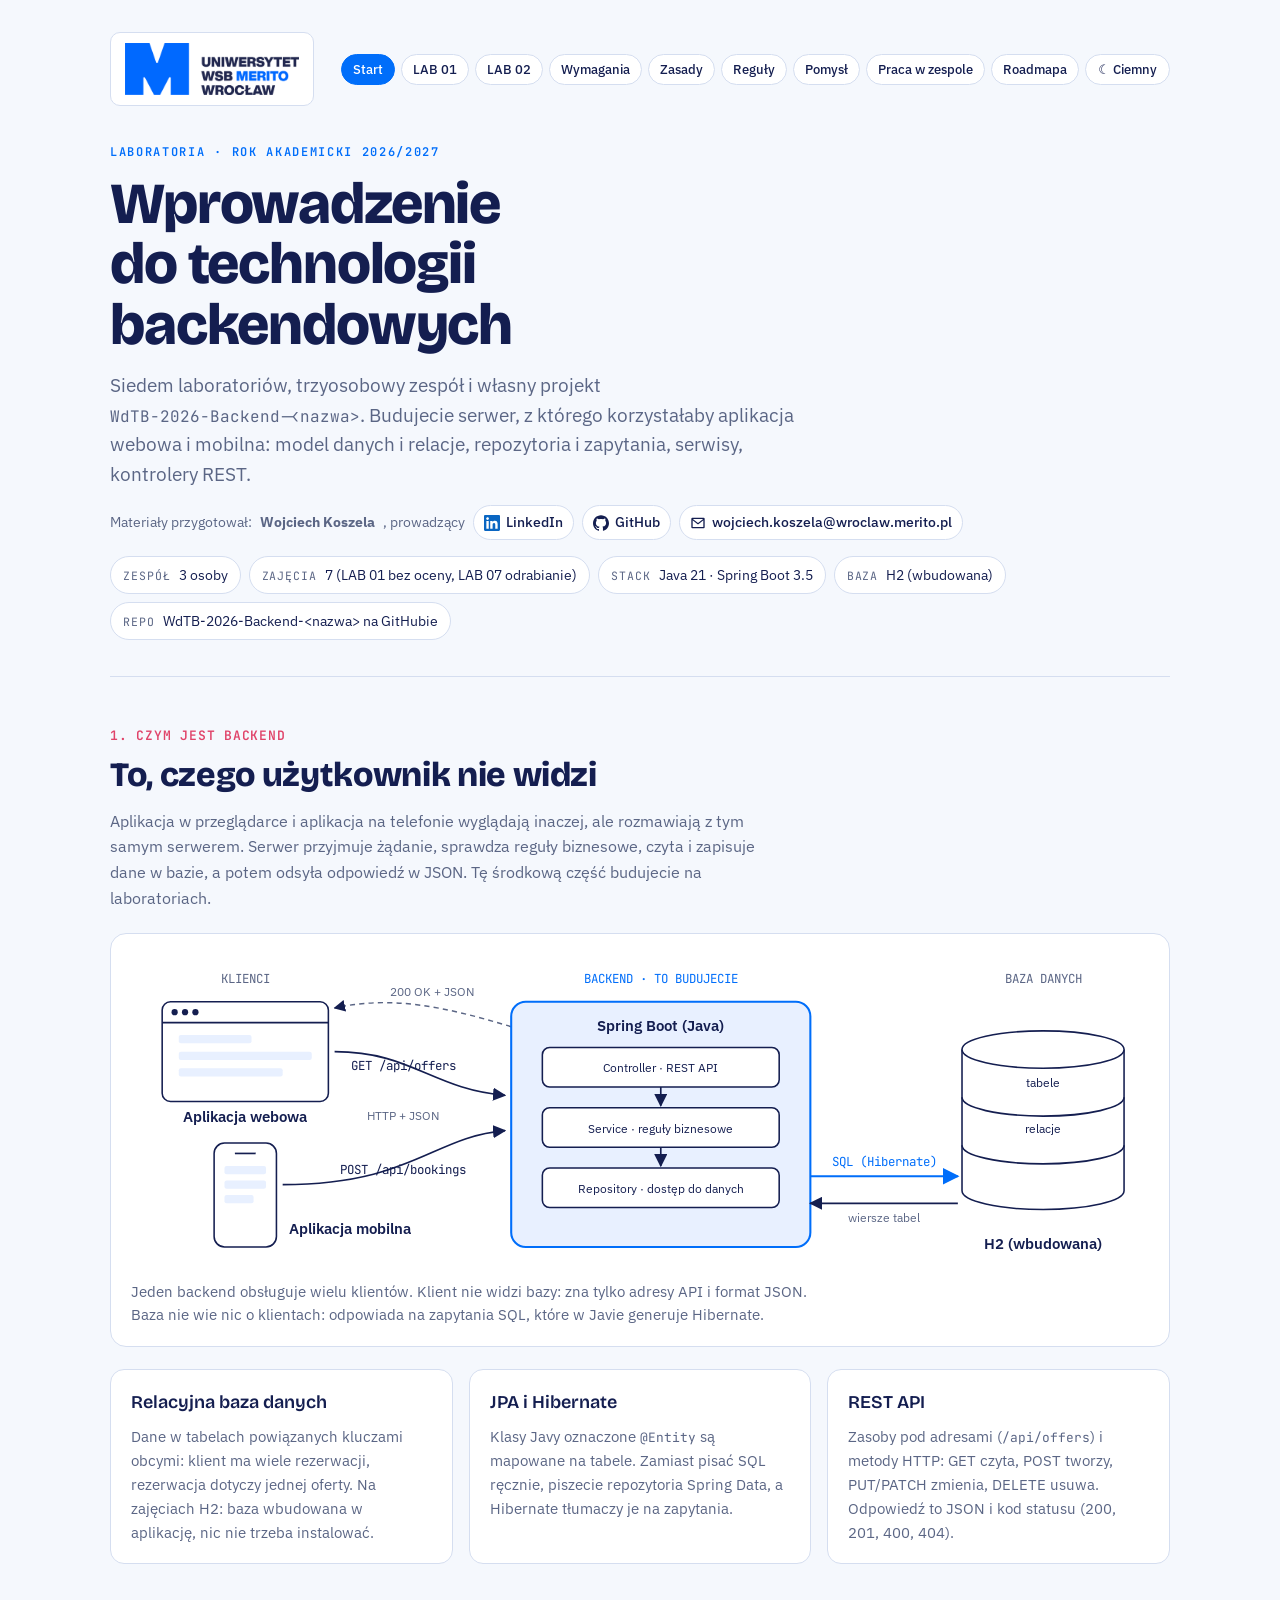
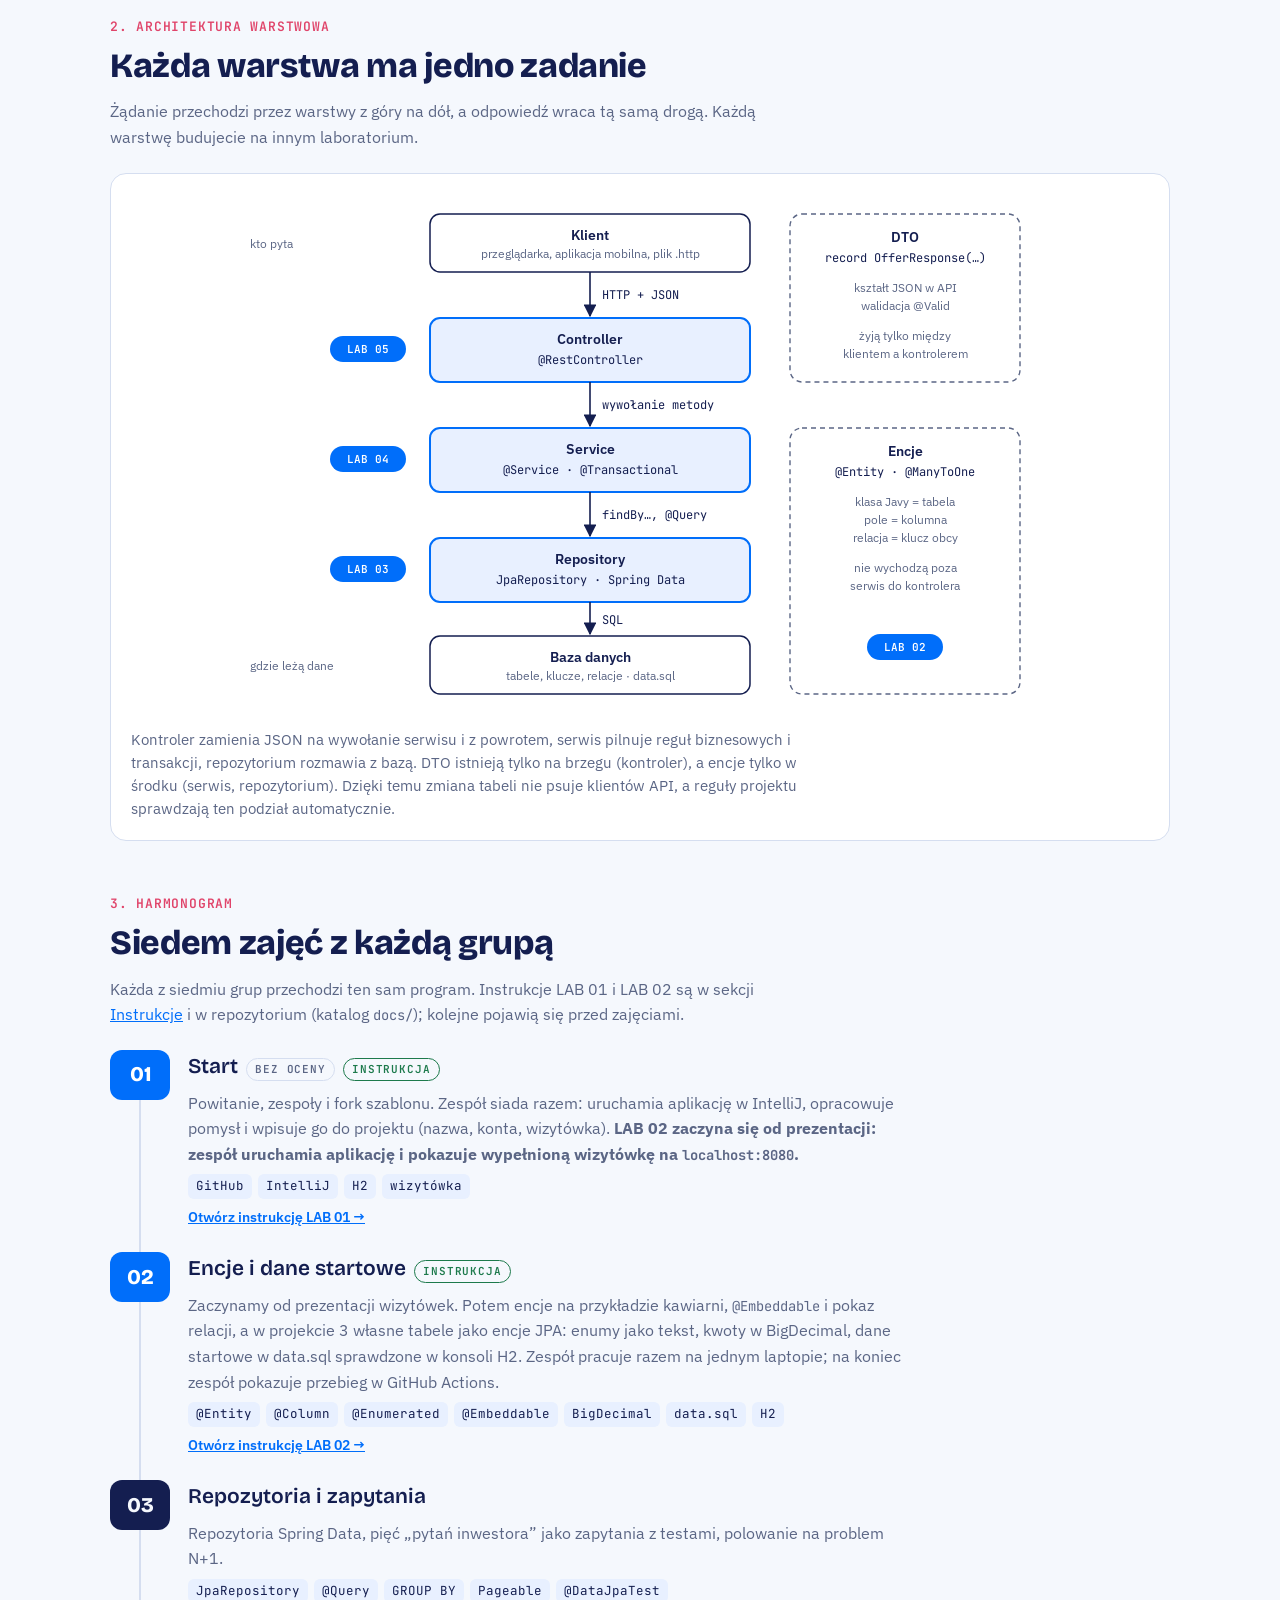
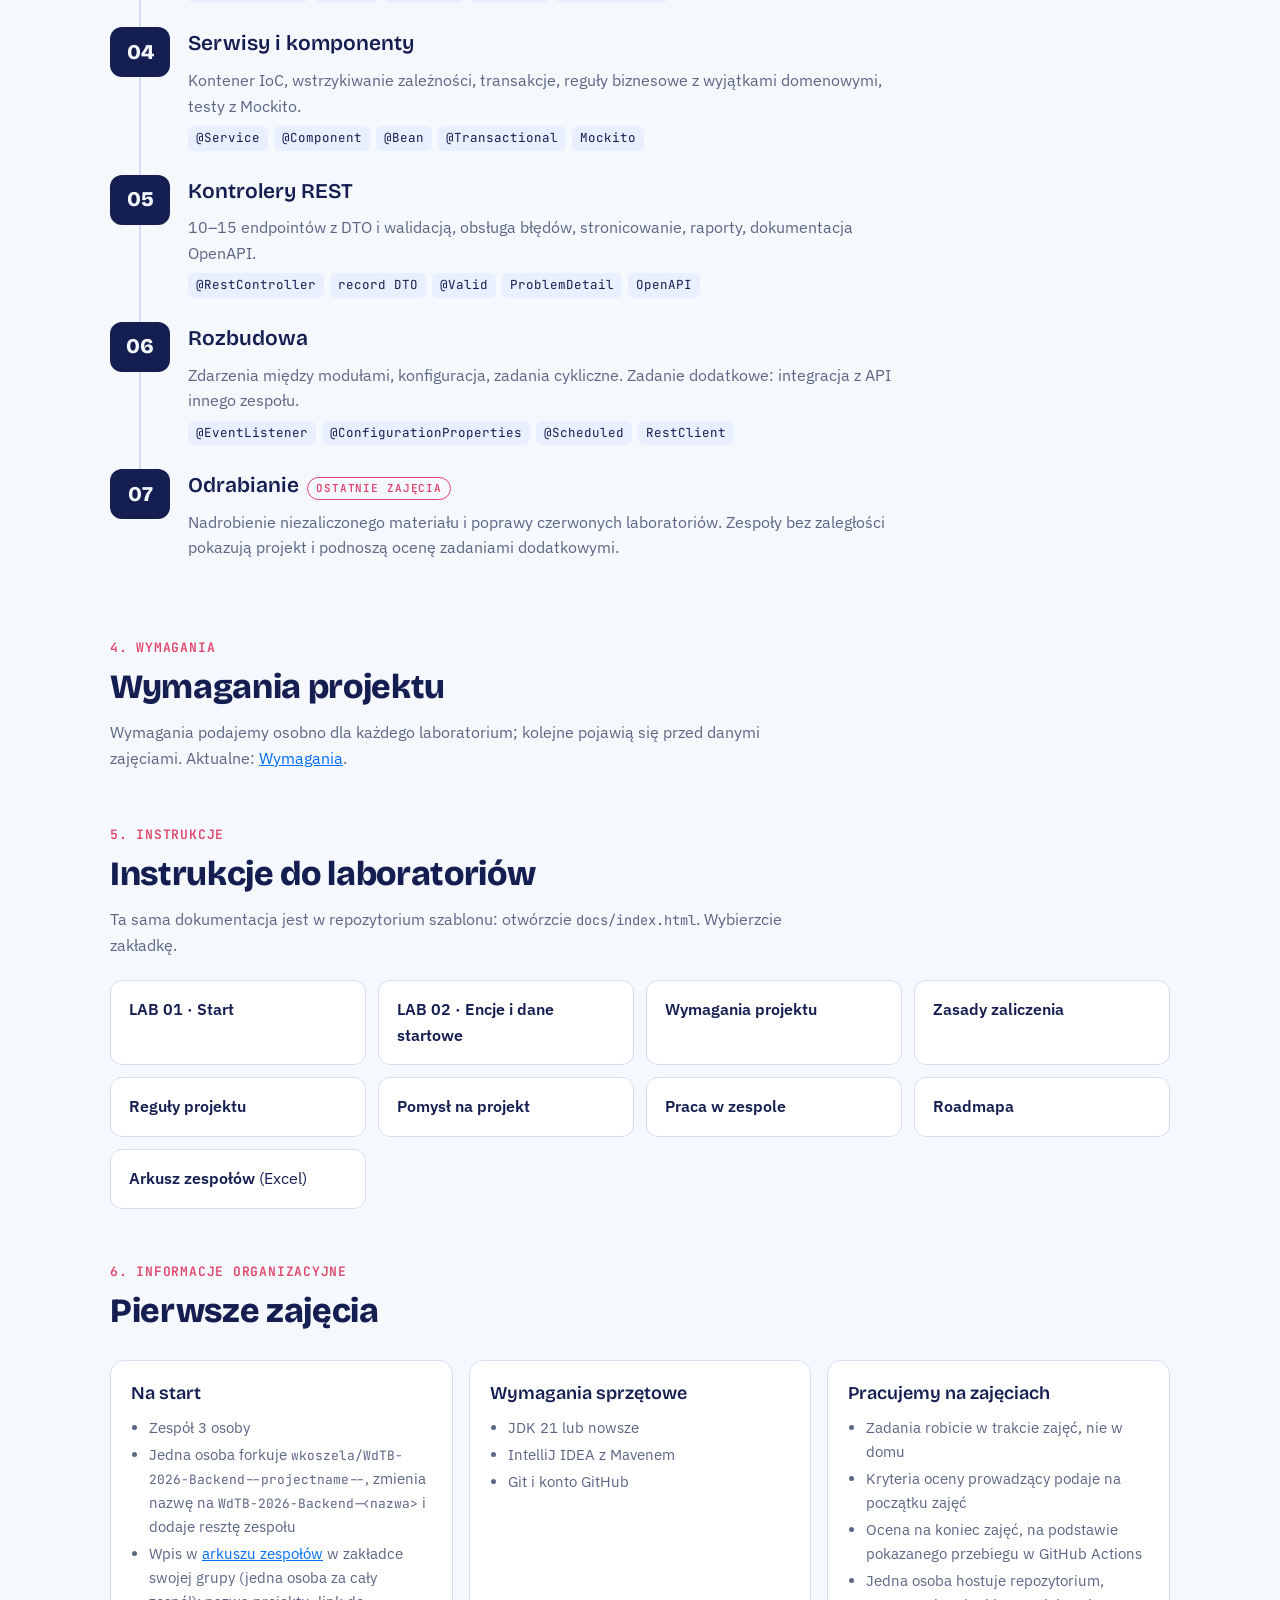
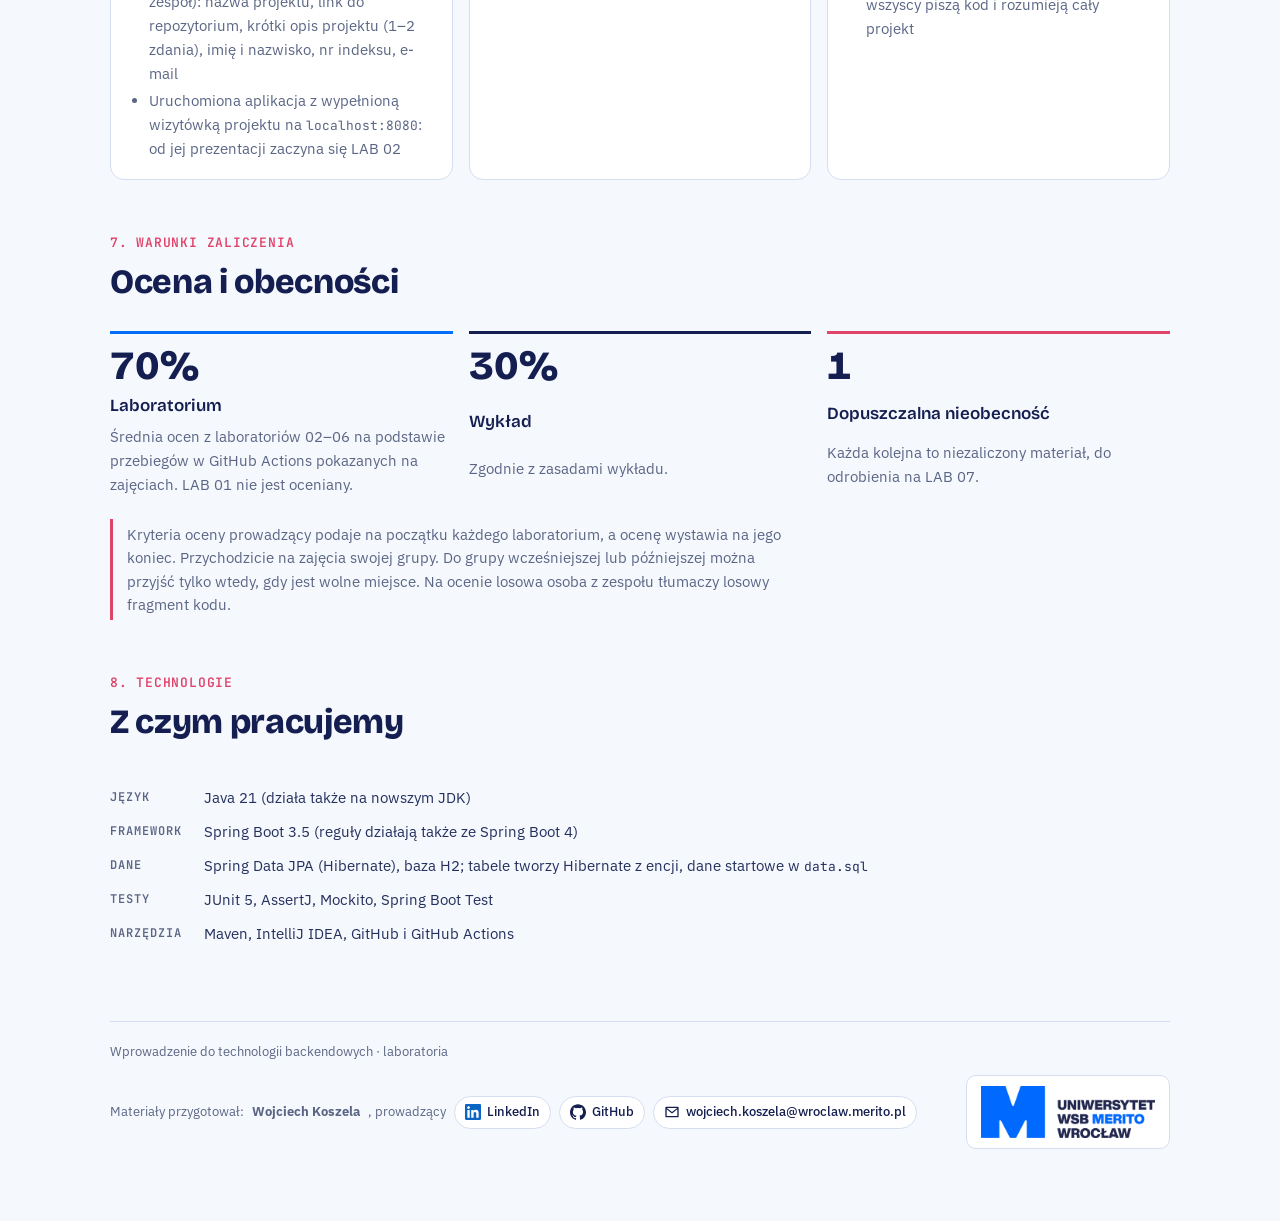
==== commit 83c9ad0f: "Ocena z pokazanego przebiegu w GitHub Actions (też ręcznie), tag lab-N opcjonalny" ====
--- a/docs/index.html
+++ b/docs/index.html
@@ -211,7 +211,7 @@
         <div class="badge">02</div>
         <div class="stop-body">
           <div class="stop-title"><h3>Encje i dane startowe</h3><span class="tagp ready">instrukcja</span></div>
-          <p>Zaczynamy od prezentacji wizytówek. Potem encje na przykładzie kawiarni, <code>@Embeddable</code> i pokaz relacji, a w projekcie 3 własne tabele jako encje JPA: enumy jako tekst, kwoty w BigDecimal, dane startowe w data.sql sprawdzone w konsoli H2. Zespół pracuje razem na jednym laptopie; na koniec tag <code>lab-2</code>.</p>
+          <p>Zaczynamy od prezentacji wizytówek. Potem encje na przykładzie kawiarni, <code>@Embeddable</code> i pokaz relacji, a w projekcie 3 własne tabele jako encje JPA: enumy jako tekst, kwoty w BigDecimal, dane startowe w data.sql sprawdzone w konsoli H2. Zespół pracuje razem na jednym laptopie; na koniec zespół pokazuje przebieg w GitHub Actions.</p>
           <div class="tags"><span class="tag">@Entity</span><span class="tag">@Column</span><span class="tag">@Enumerated</span><span class="tag">@Embeddable</span><span class="tag">BigDecimal</span><span class="tag">data.sql</span><span class="tag">H2</span></div>
           <a class="go" href="lab02.html">Otwórz instrukcję LAB 02 →</a>
         </div>
@@ -304,7 +304,7 @@
         <ul>
           <li>Zadania robicie w trakcie zajęć, nie w domu</li>
           <li>Kryteria oceny prowadzący podaje na początku zajęć</li>
-          <li>Ocena na koniec zajęć, ze stanu tagu <code>lab-N</code></li>
+          <li>Ocena na koniec zajęć, na podstawie pokazanego przebiegu w GitHub Actions</li>
           <li>Jedna osoba hostuje repozytorium, wszyscy piszą kod i rozumieją cały projekt</li>
         </ul>
       </div>
@@ -317,7 +317,7 @@
       <h2>Ocena i obecności</h2>
     </div>
     <div class="grades">
-      <div class="grade"><span class="pct">70%</span><h3>Laboratorium</h3><p>Średnia ocen z laboratoriów 02–06 ze stanu repozytorium na tagach <code>lab-N</code>. LAB 01 nie jest oceniany.</p></div>
+      <div class="grade"><span class="pct">70%</span><h3>Laboratorium</h3><p>Średnia ocen z laboratoriów 02–06 na podstawie przebiegów w GitHub Actions pokazanych na zajęciach. LAB 01 nie jest oceniany.</p></div>
       <div class="grade"><span class="pct">30%</span><h3>Wykład</h3><p>Zgodnie z zasadami wykładu.</p></div>
       <div class="grade"><span class="pct">1</span><h3>Dopuszczalna nieobecność</h3><p>Każda kolejna to niezaliczony materiał, do odrobienia na LAB 07.</p></div>
     </div>
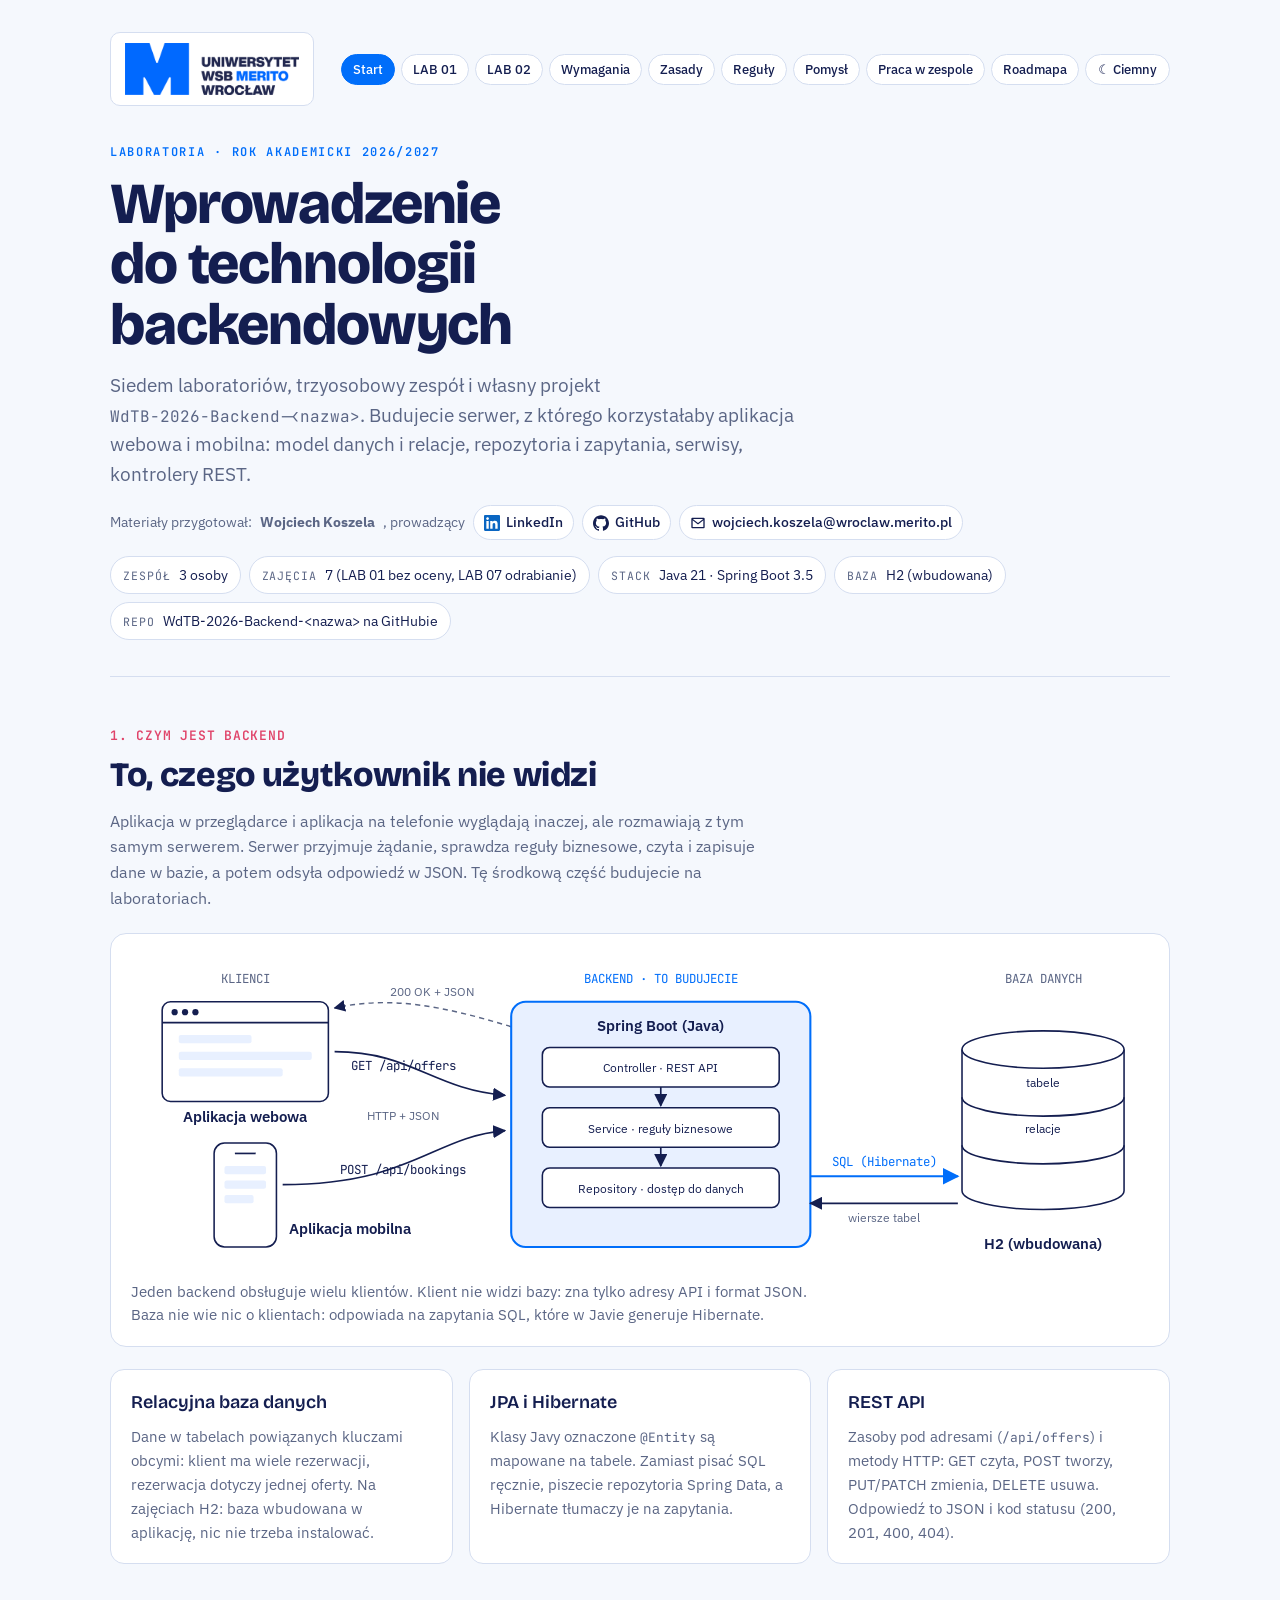
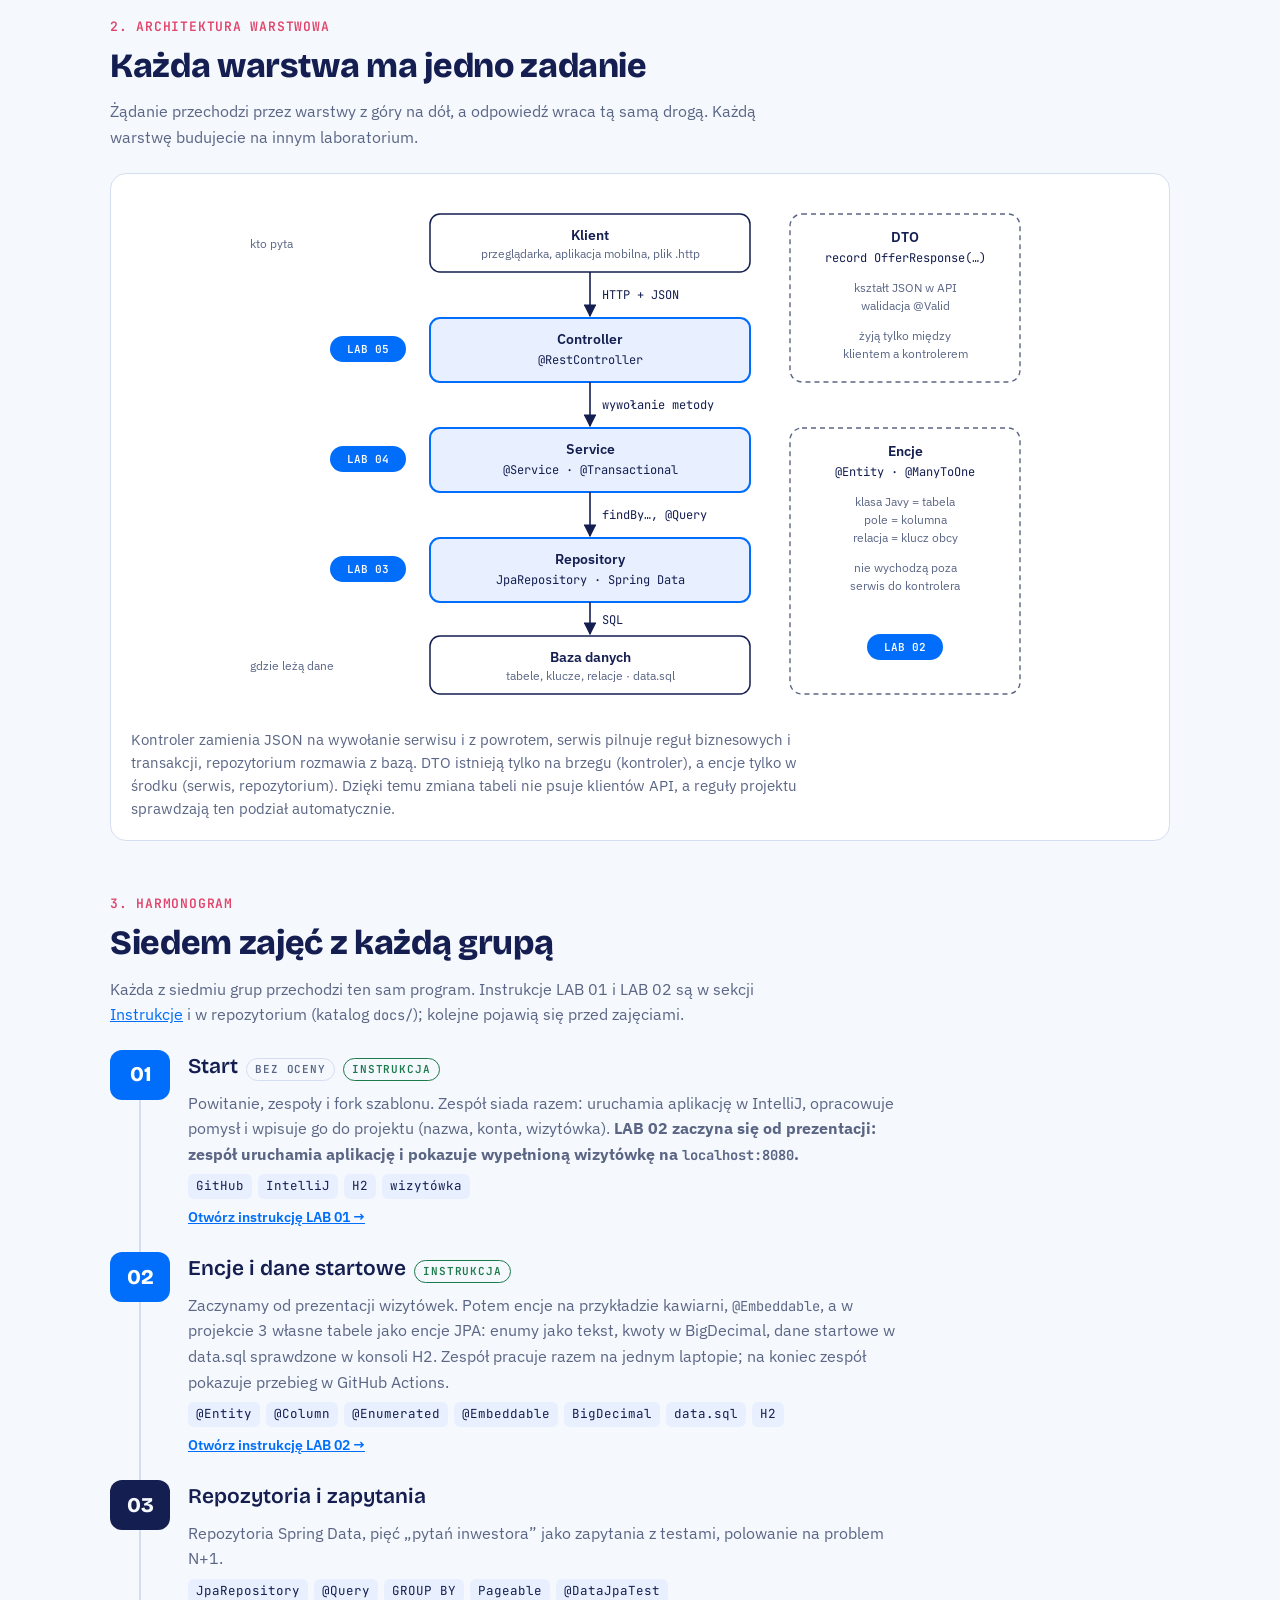
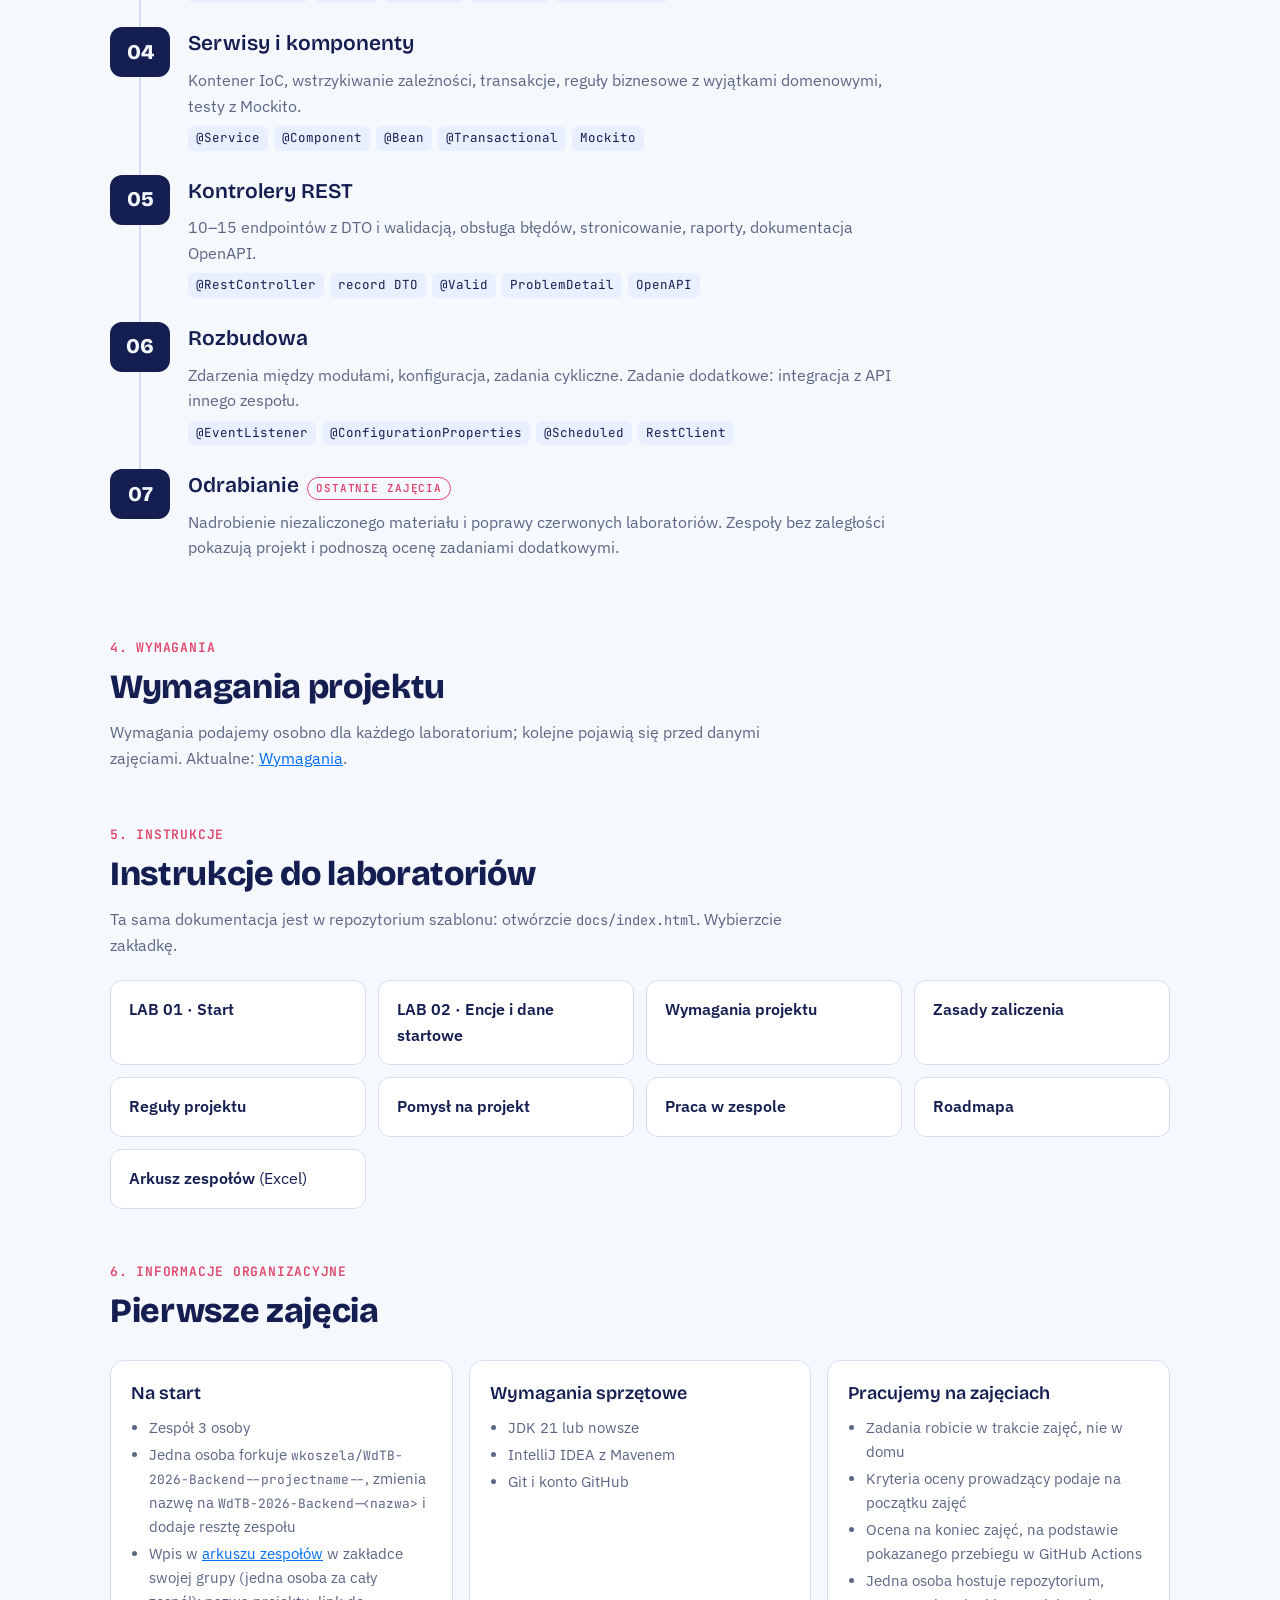
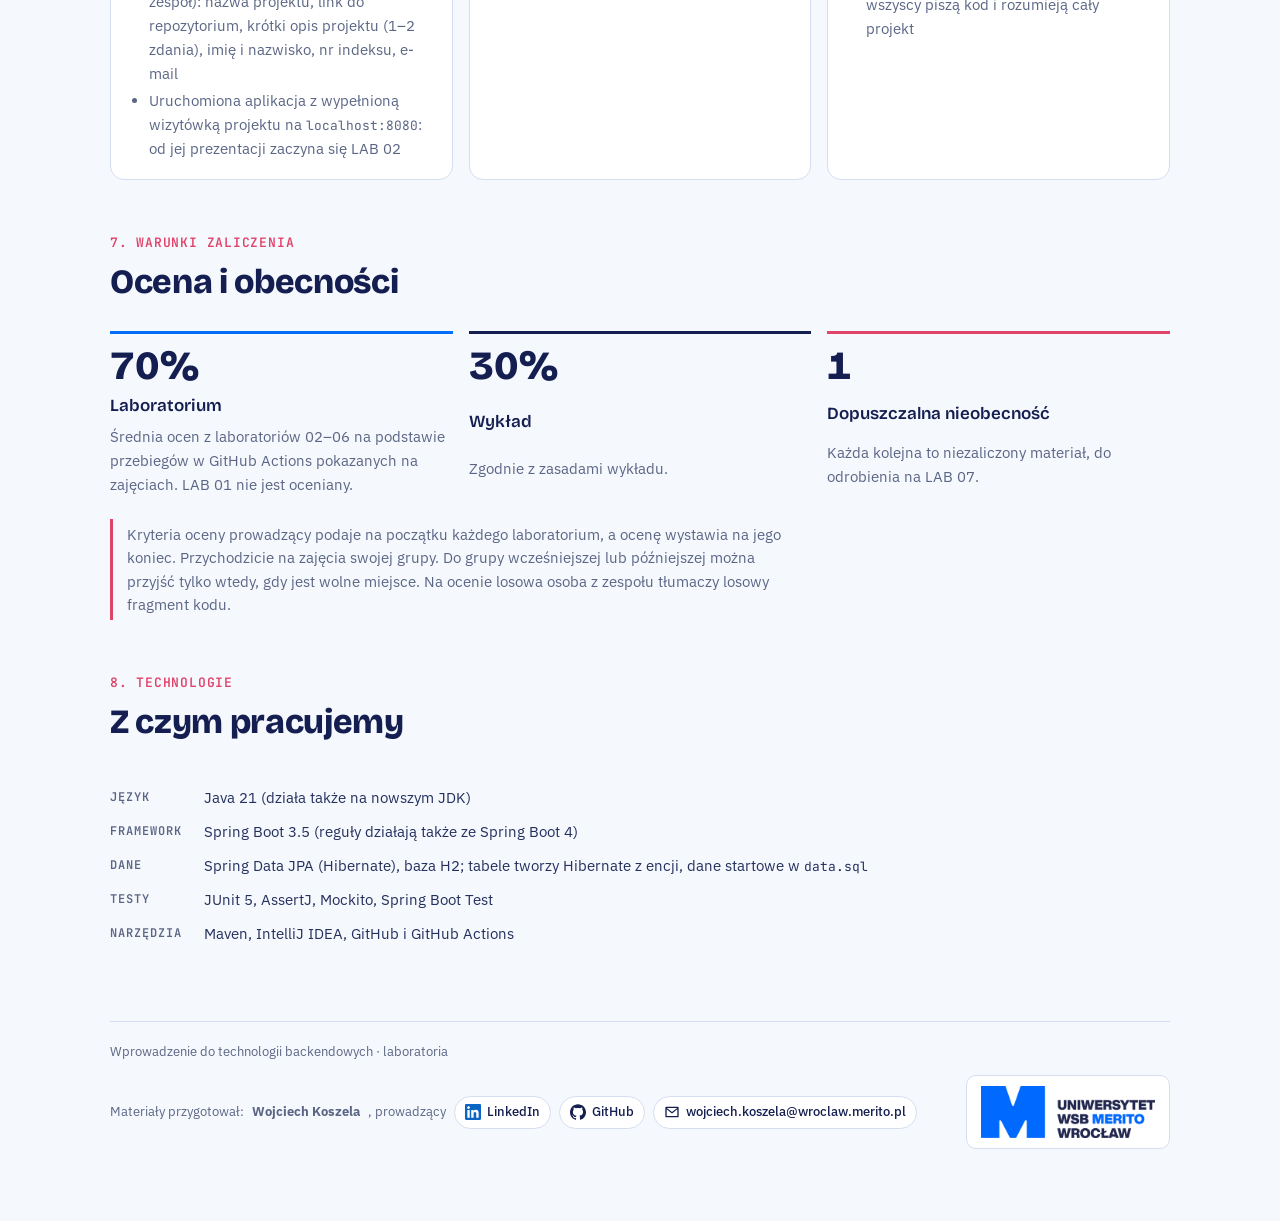
==== commit ef01116d: "LAB 02: bez pokazu relacji jednokierunkowej (B5)" ====
--- a/docs/index.html
+++ b/docs/index.html
@@ -211,7 +211,7 @@
         <div class="badge">02</div>
         <div class="stop-body">
           <div class="stop-title"><h3>Encje i dane startowe</h3><span class="tagp ready">instrukcja</span></div>
-          <p>Zaczynamy od prezentacji wizytówek. Potem encje na przykładzie kawiarni, <code>@Embeddable</code> i pokaz relacji, a w projekcie 3 własne tabele jako encje JPA: enumy jako tekst, kwoty w BigDecimal, dane startowe w data.sql sprawdzone w konsoli H2. Zespół pracuje razem na jednym laptopie; na koniec zespół pokazuje przebieg w GitHub Actions.</p>
+          <p>Zaczynamy od prezentacji wizytówek. Potem encje na przykładzie kawiarni, <code>@Embeddable</code>, a w projekcie 3 własne tabele jako encje JPA: enumy jako tekst, kwoty w BigDecimal, dane startowe w data.sql sprawdzone w konsoli H2. Zespół pracuje razem na jednym laptopie; na koniec zespół pokazuje przebieg w GitHub Actions.</p>
           <div class="tags"><span class="tag">@Entity</span><span class="tag">@Column</span><span class="tag">@Enumerated</span><span class="tag">@Embeddable</span><span class="tag">BigDecimal</span><span class="tag">data.sql</span><span class="tag">H2</span></div>
           <a class="go" href="lab02.html">Otwórz instrukcję LAB 02 →</a>
         </div>
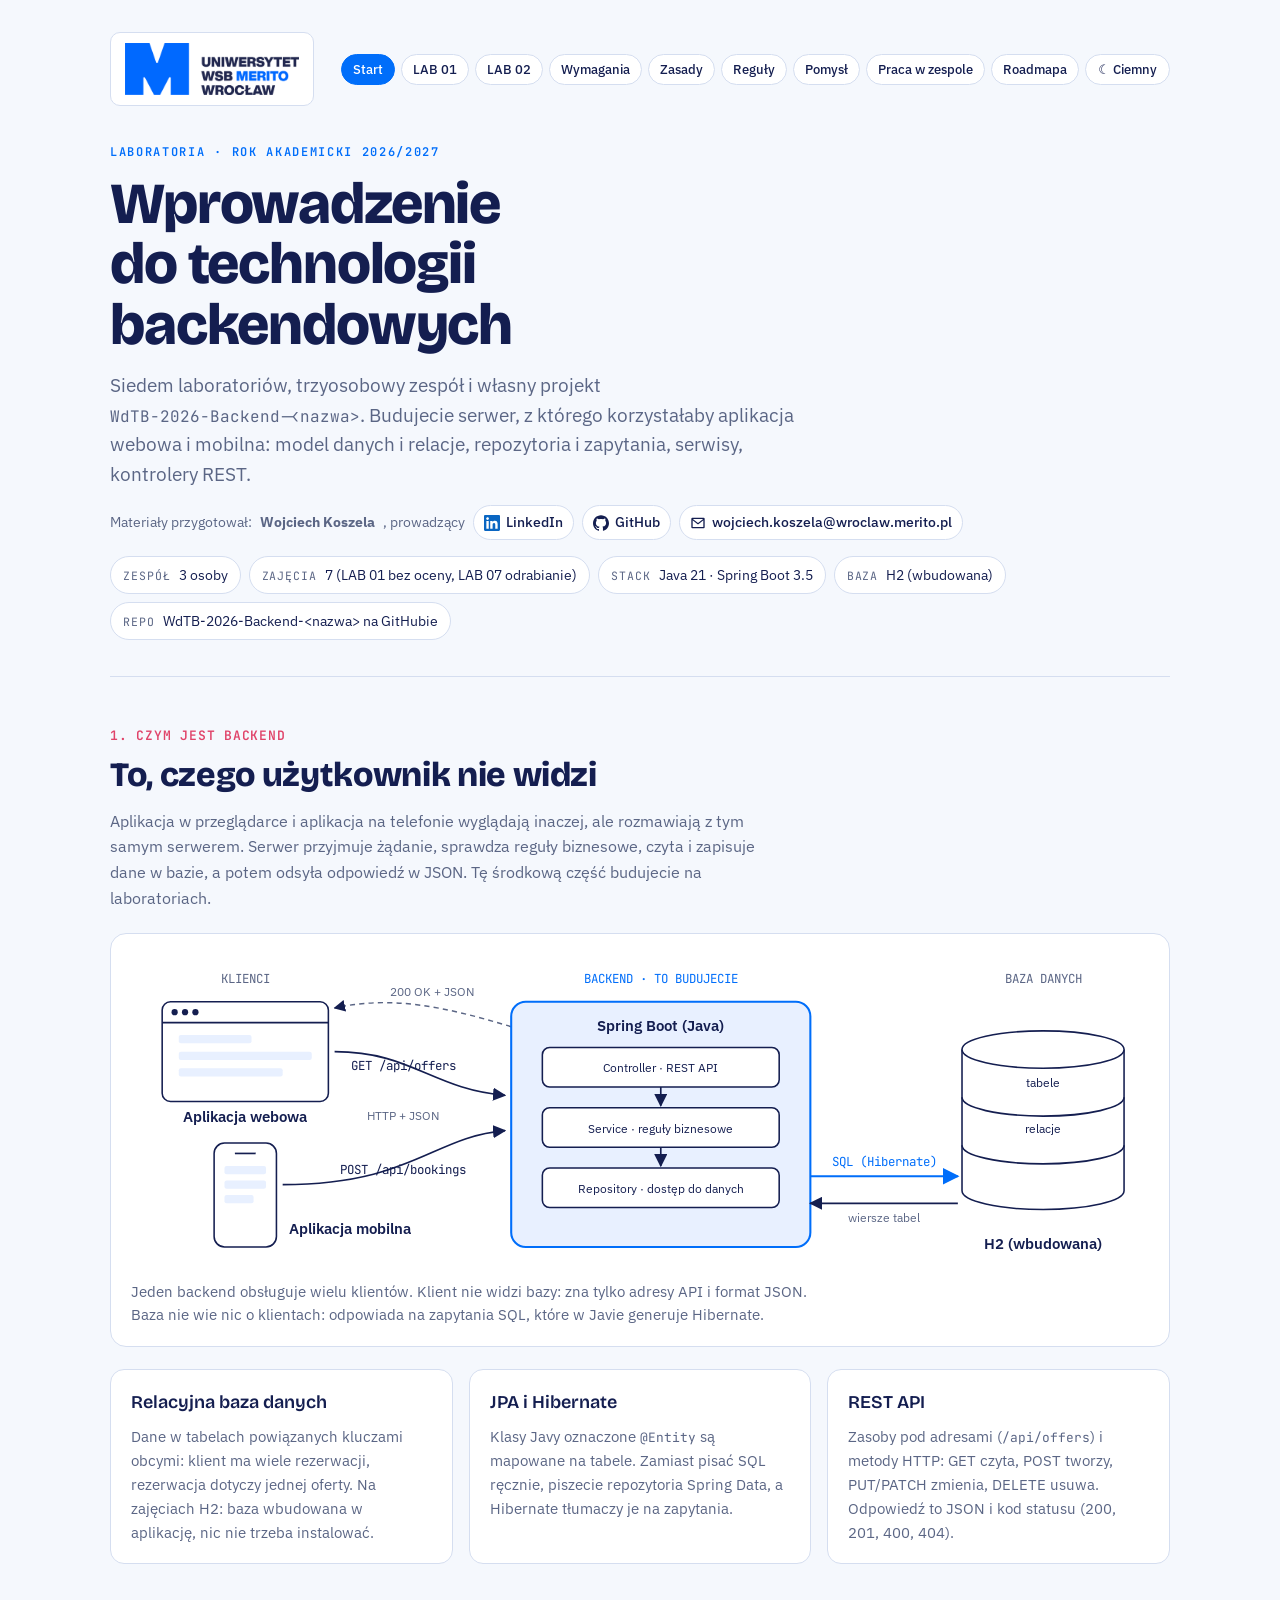
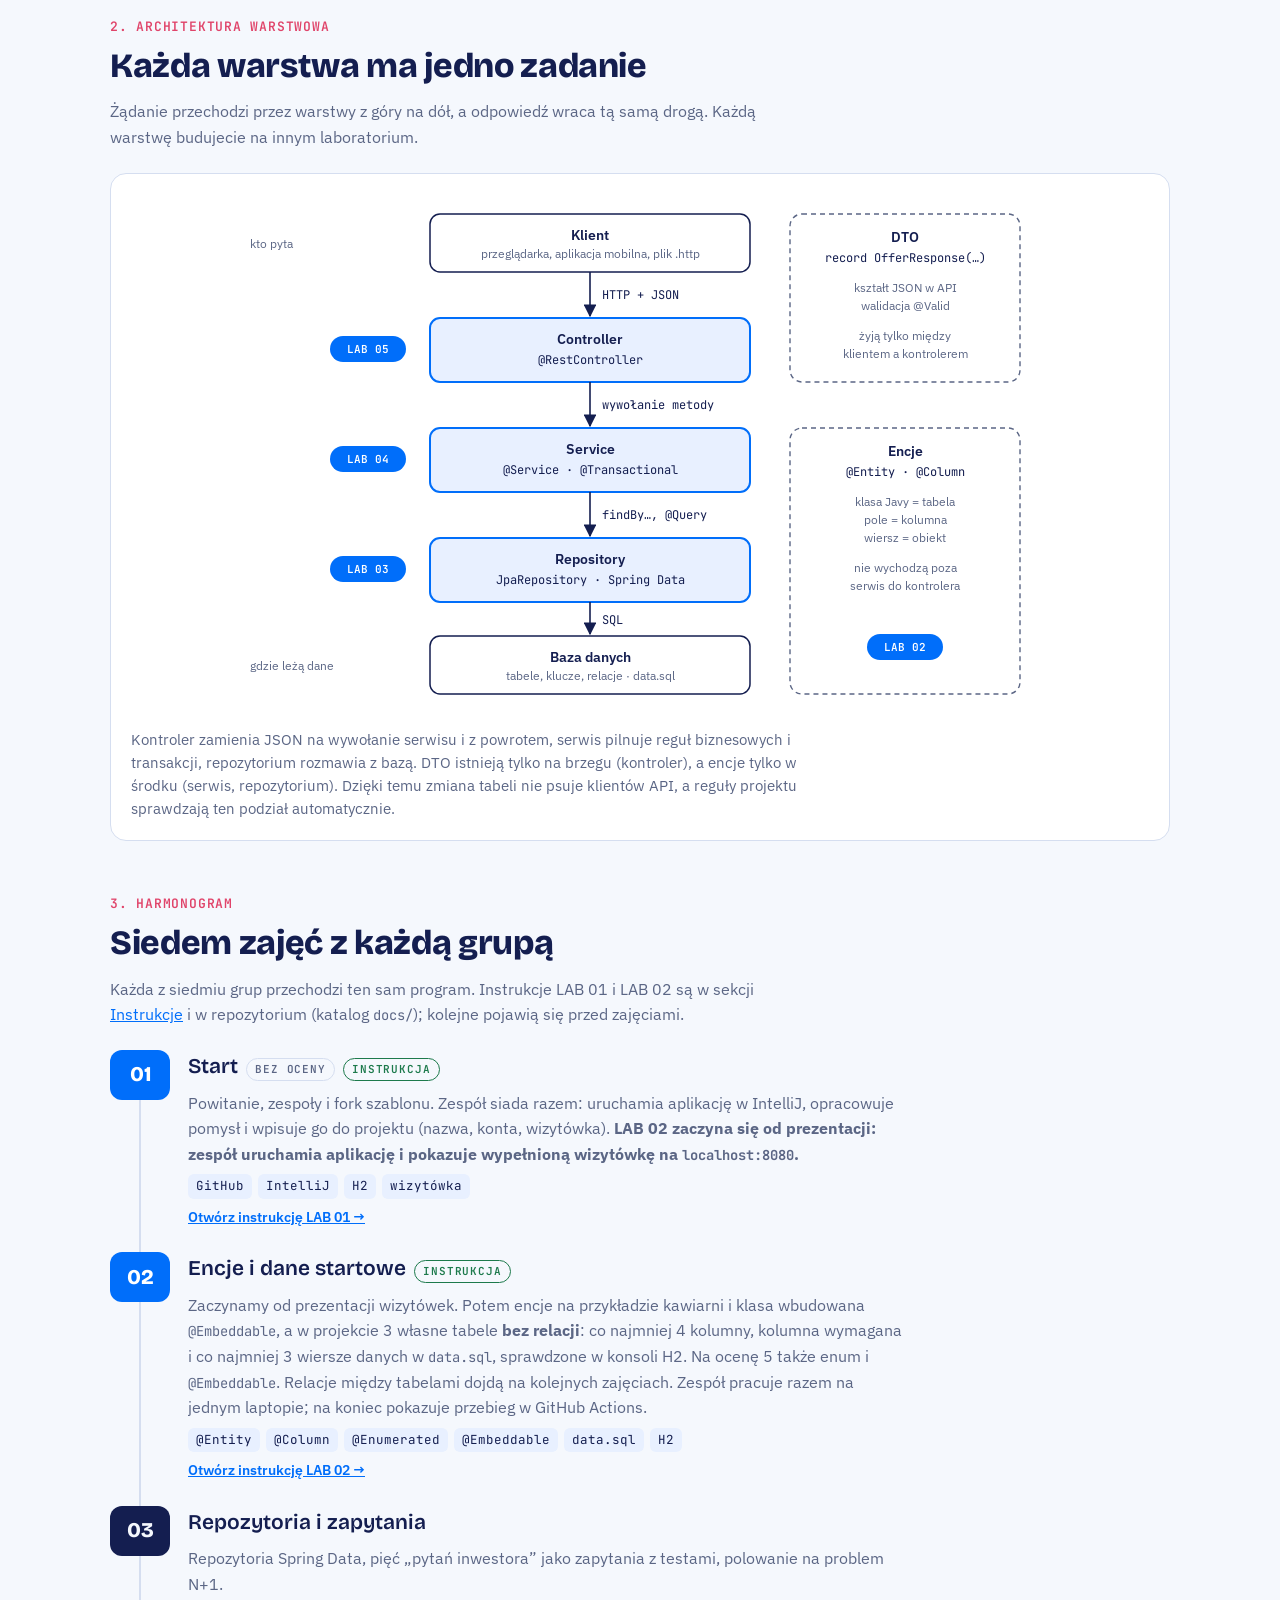
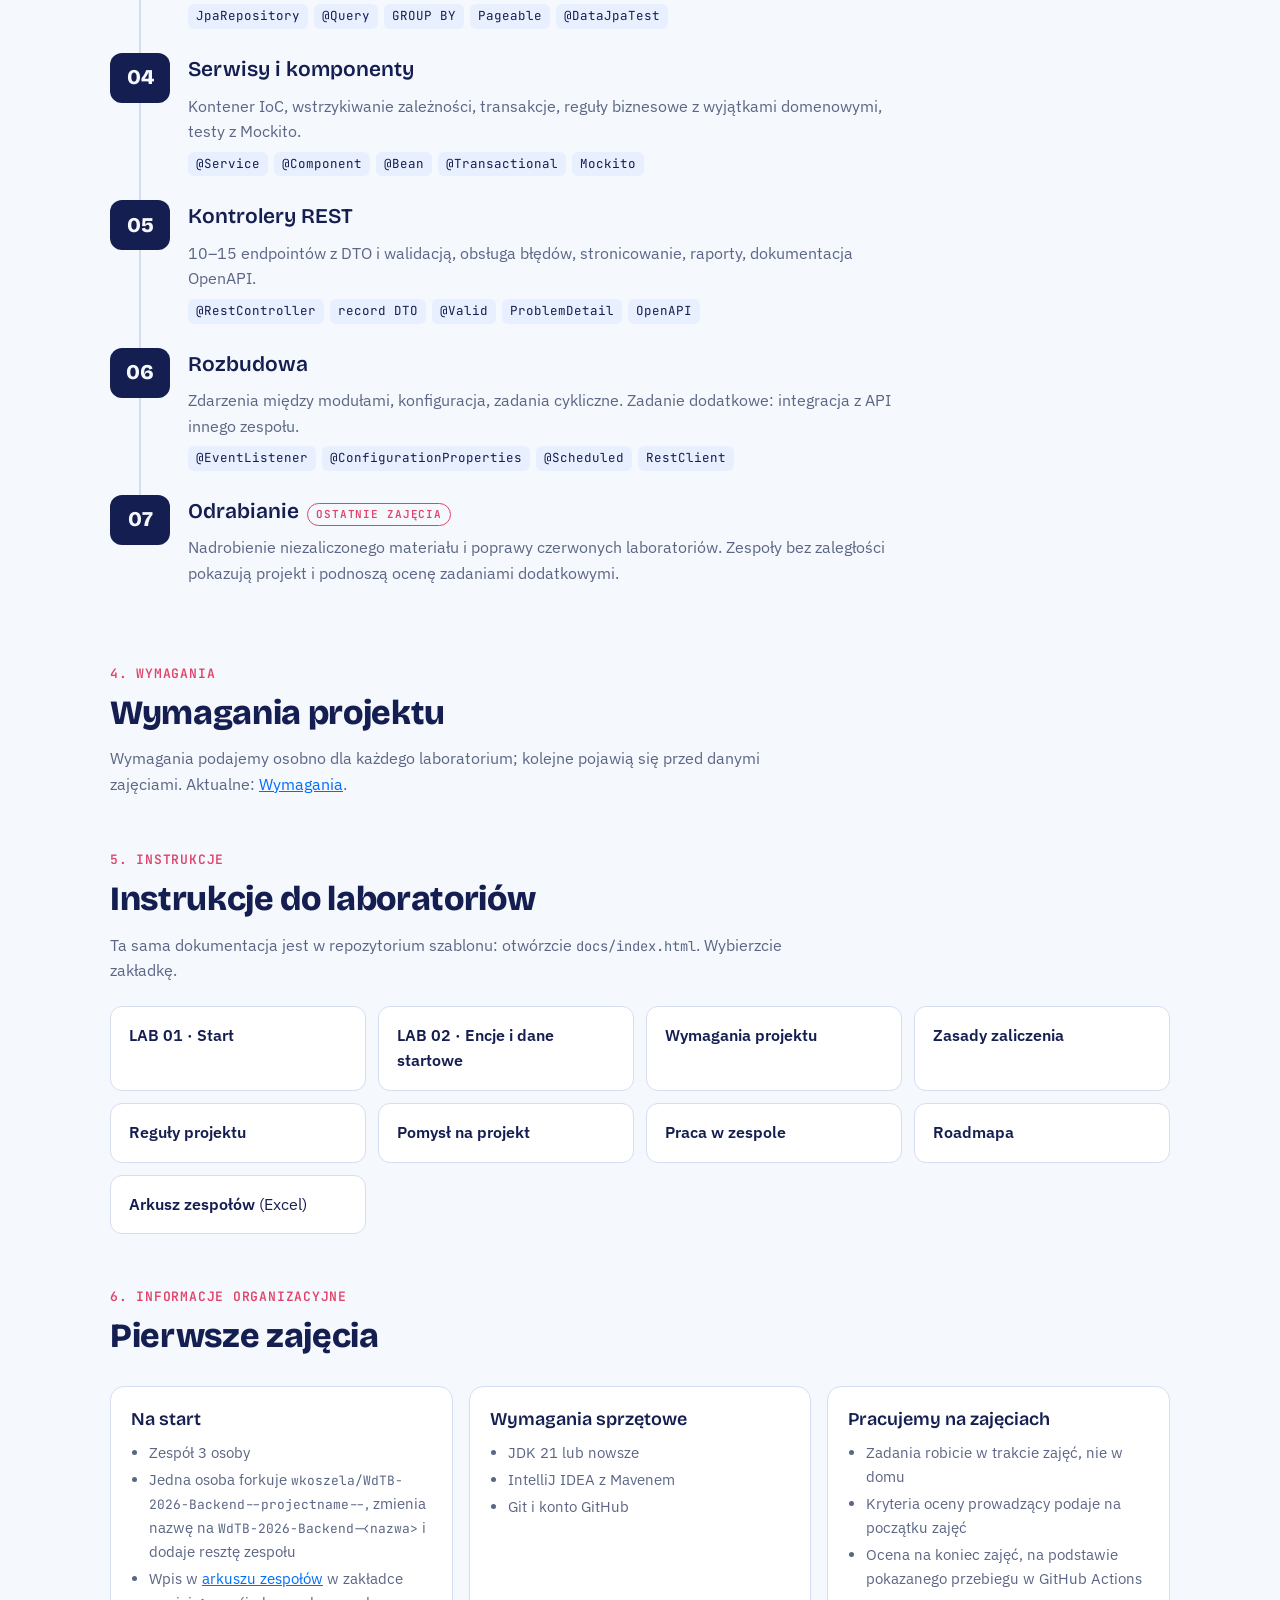
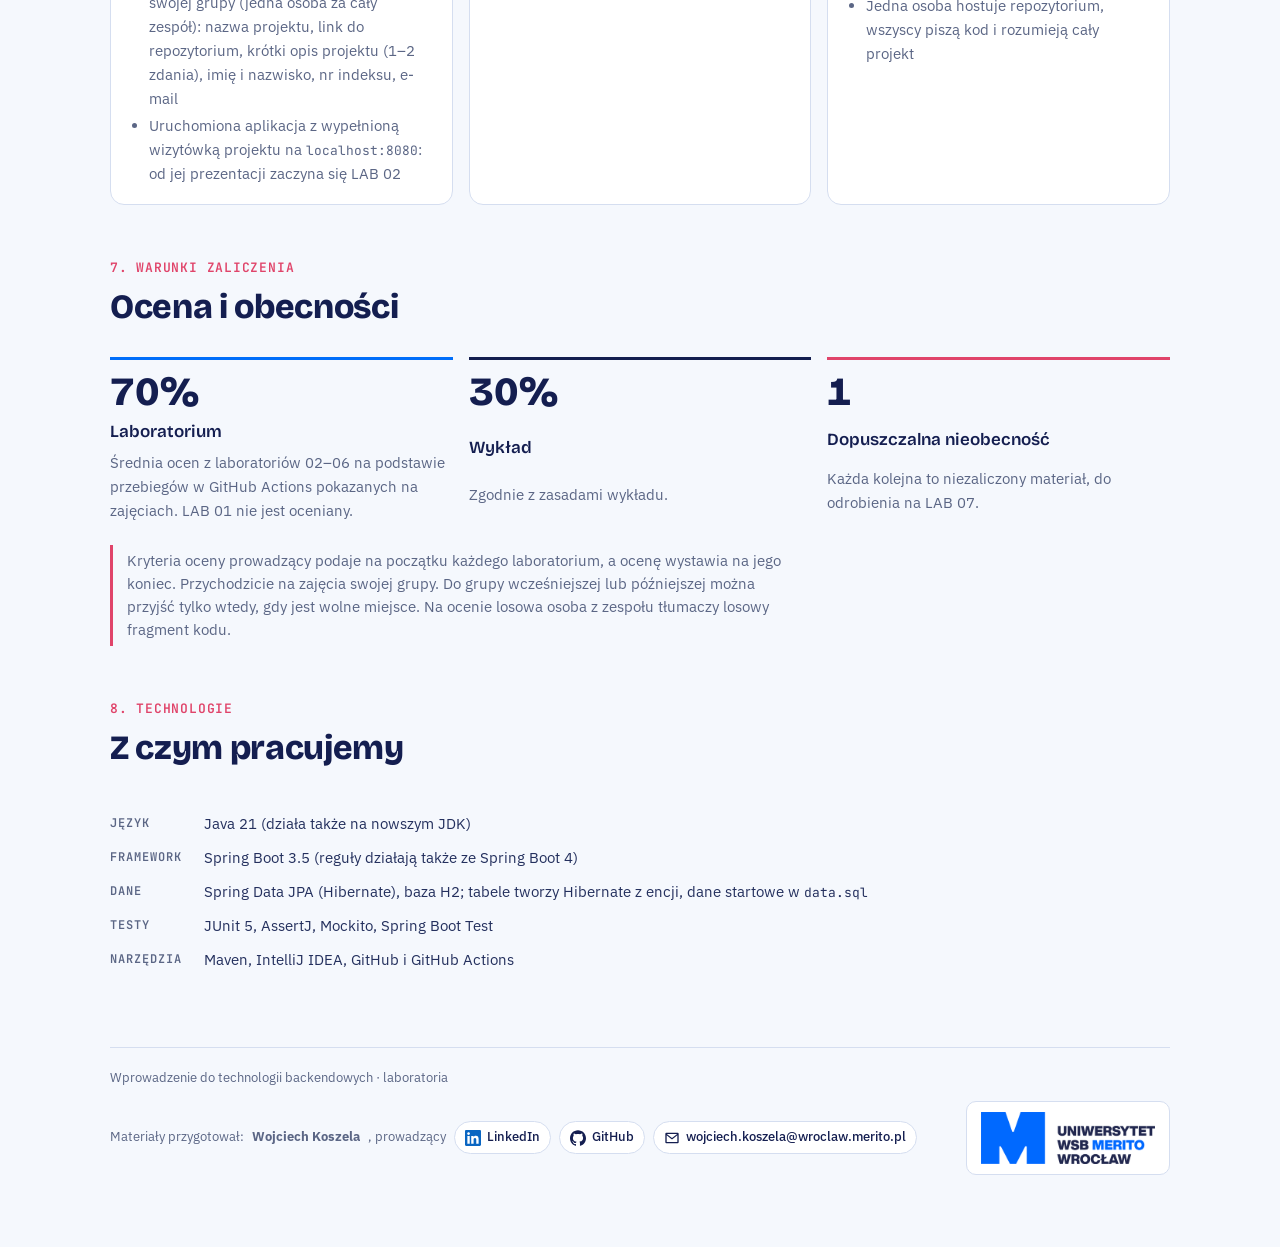
==== commit 6123e2b2: "LAB 02: strona główna bez relacji w LAB 02; enum i @Embeddable w części E opisane jako warunki na 5" ====
--- a/docs/index.html
+++ b/docs/index.html
@@ -174,10 +174,10 @@
 
           <rect x="560" y="234" width="230" height="266" rx="12" class="dash"/>
           <text x="675" y="262" text-anchor="middle" class="label">Encje</text>
-          <text x="675" y="282" text-anchor="middle" class="mono small">@Entity · @ManyToOne</text>
+          <text x="675" y="282" text-anchor="middle" class="mono small">@Entity · @Column</text>
           <text x="675" y="312" text-anchor="middle" class="small muted">klasa Javy = tabela</text>
           <text x="675" y="330" text-anchor="middle" class="small muted">pole = kolumna</text>
-          <text x="675" y="348" text-anchor="middle" class="small muted">relacja = klucz obcy</text>
+          <text x="675" y="348" text-anchor="middle" class="small muted">wiersz = obiekt</text>
           <text x="675" y="378" text-anchor="middle" class="small muted">nie wychodzą poza</text>
           <text x="675" y="396" text-anchor="middle" class="small muted">serwis do kontrolera</text>
           <rect x="637" y="440" width="76" height="26" rx="13" class="pill"/>
@@ -211,8 +211,8 @@
         <div class="badge">02</div>
         <div class="stop-body">
           <div class="stop-title"><h3>Encje i dane startowe</h3><span class="tagp ready">instrukcja</span></div>
-          <p>Zaczynamy od prezentacji wizytówek. Potem encje na przykładzie kawiarni, <code>@Embeddable</code>, a w projekcie 3 własne tabele jako encje JPA: enumy jako tekst, kwoty w BigDecimal, dane startowe w data.sql sprawdzone w konsoli H2. Zespół pracuje razem na jednym laptopie; na koniec zespół pokazuje przebieg w GitHub Actions.</p>
-          <div class="tags"><span class="tag">@Entity</span><span class="tag">@Column</span><span class="tag">@Enumerated</span><span class="tag">@Embeddable</span><span class="tag">BigDecimal</span><span class="tag">data.sql</span><span class="tag">H2</span></div>
+          <p>Zaczynamy od prezentacji wizytówek. Potem encje na przykładzie kawiarni i klasa wbudowana <code>@Embeddable</code>, a w projekcie 3 własne tabele <strong>bez relacji</strong>: co najmniej 4 kolumny, kolumna wymagana i co najmniej 3 wiersze danych w <code>data.sql</code>, sprawdzone w konsoli H2. Na ocenę 5 także enum i <code>@Embeddable</code>. Relacje między tabelami dojdą na kolejnych zajęciach. Zespół pracuje razem na jednym laptopie; na koniec pokazuje przebieg w GitHub Actions.</p>
+          <div class="tags"><span class="tag">@Entity</span><span class="tag">@Column</span><span class="tag">@Enumerated</span><span class="tag">@Embeddable</span><span class="tag">data.sql</span><span class="tag">H2</span></div>
           <a class="go" href="lab02.html">Otwórz instrukcję LAB 02 →</a>
         </div>
       </article>
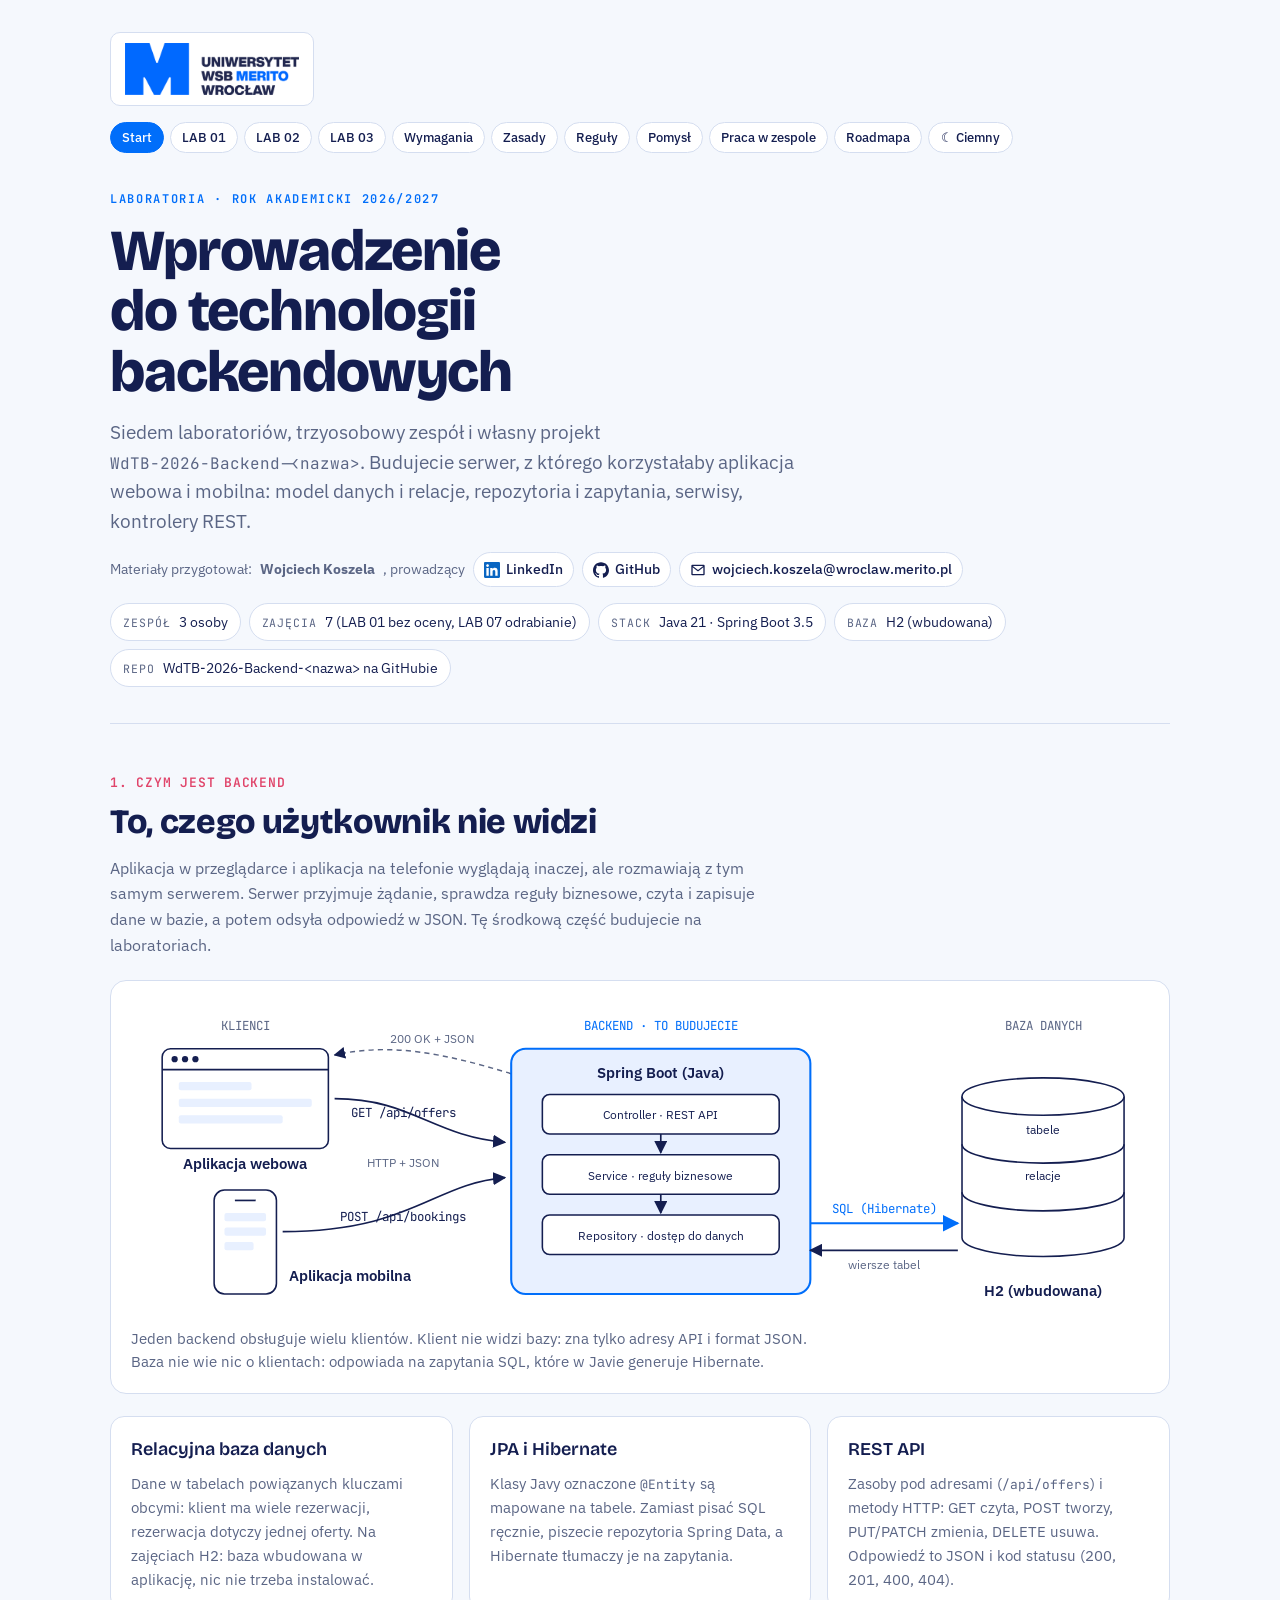
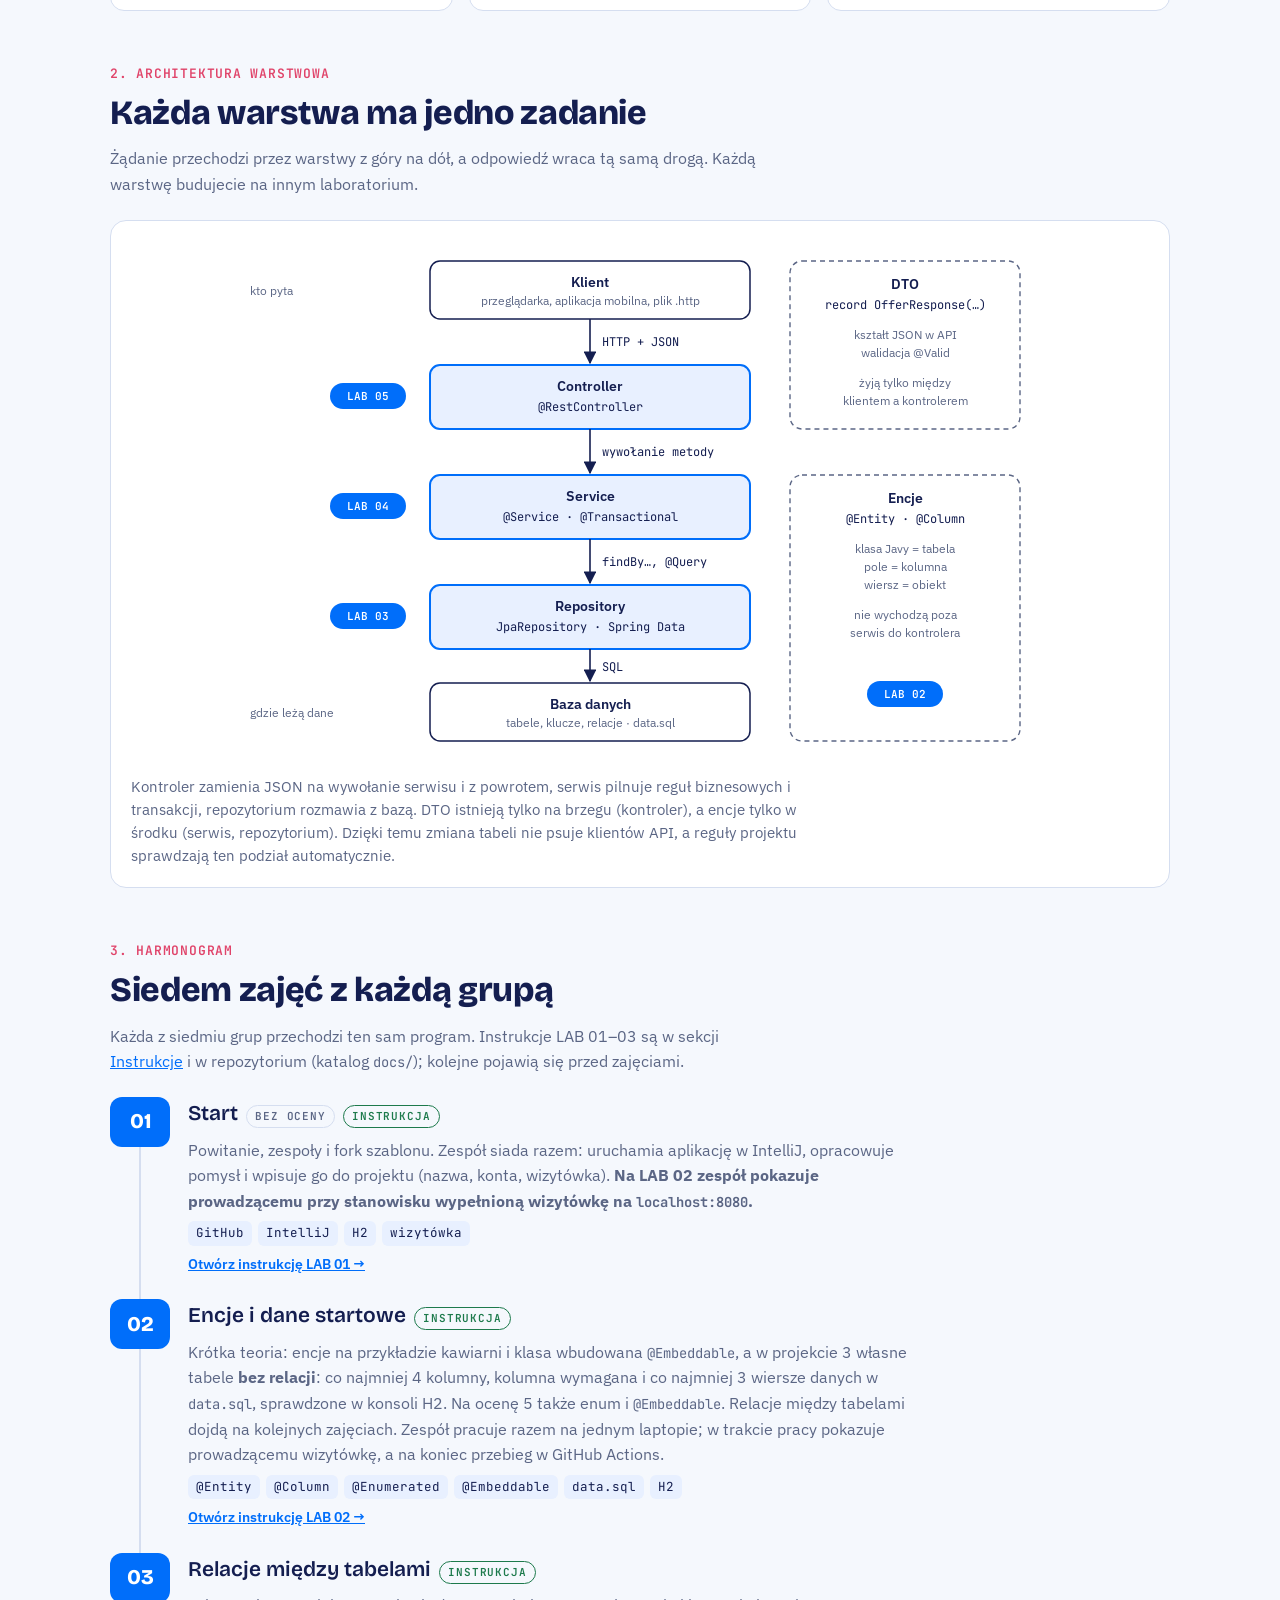
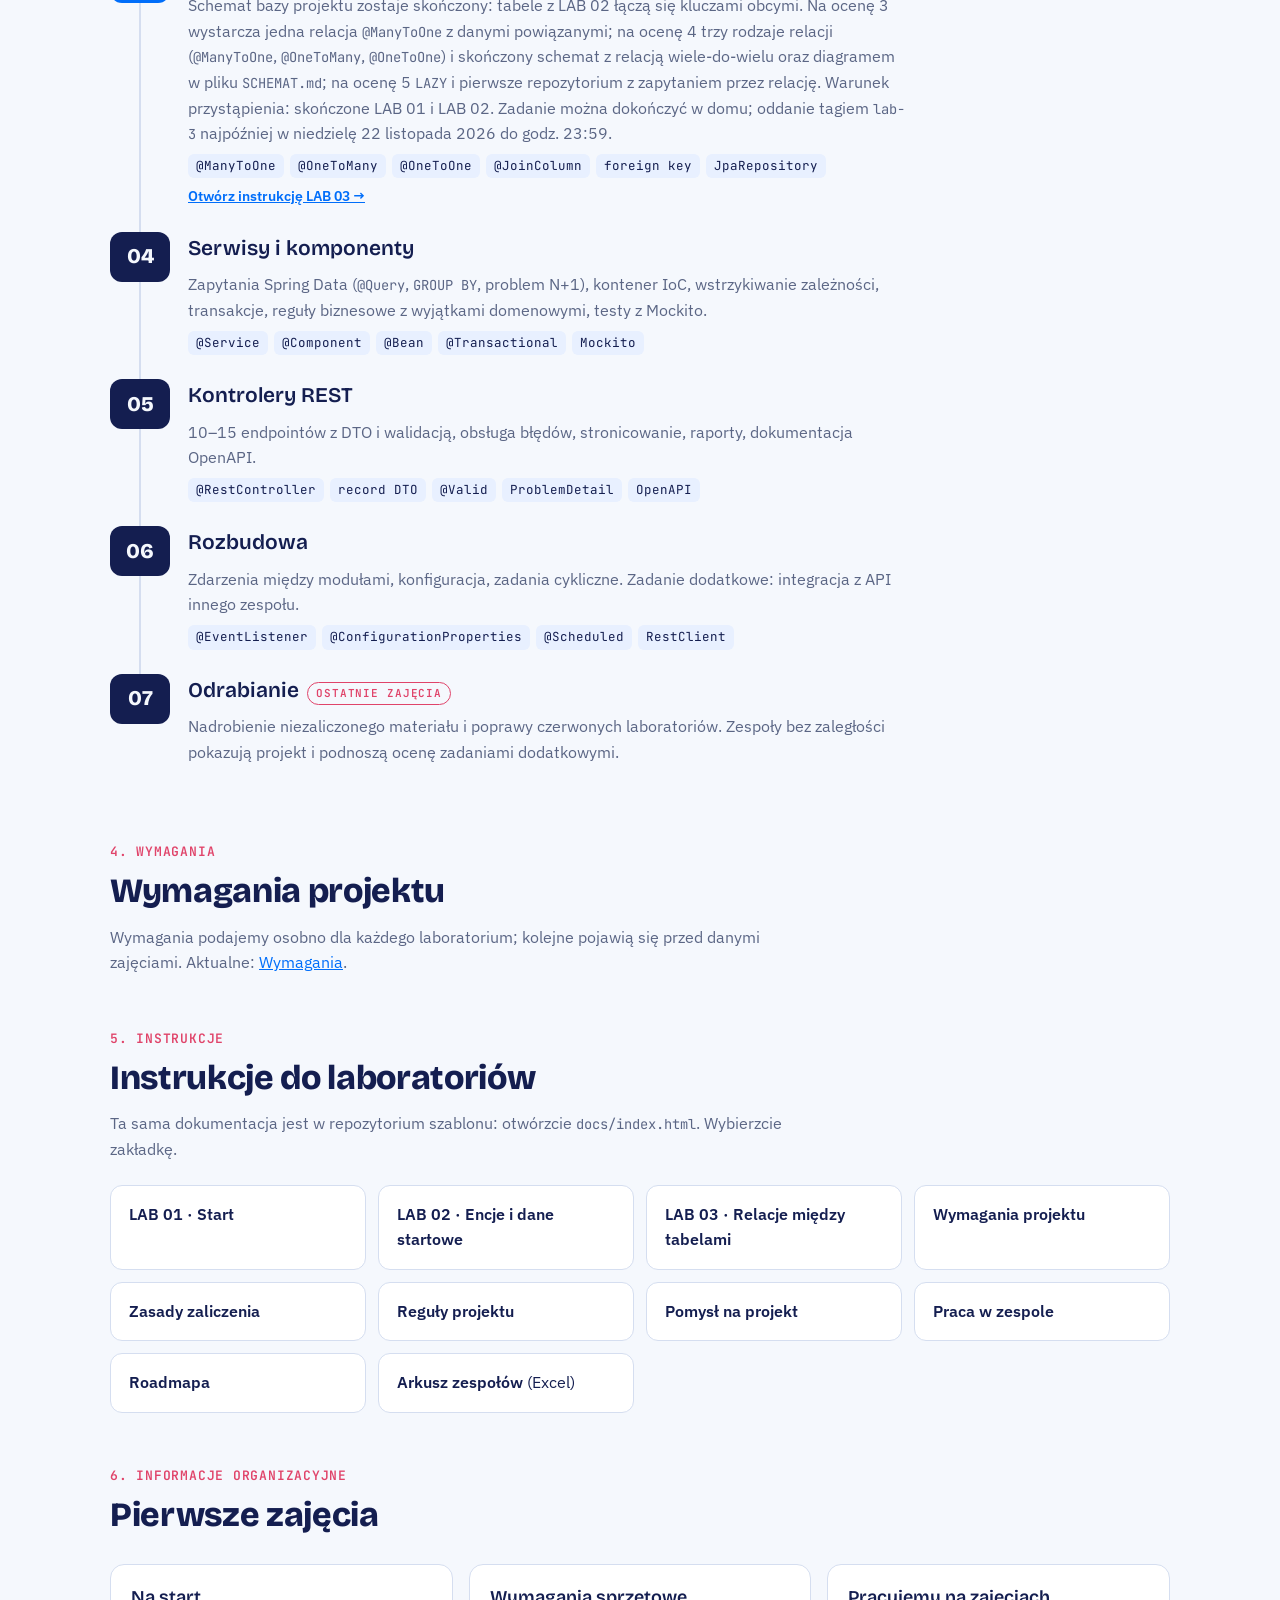
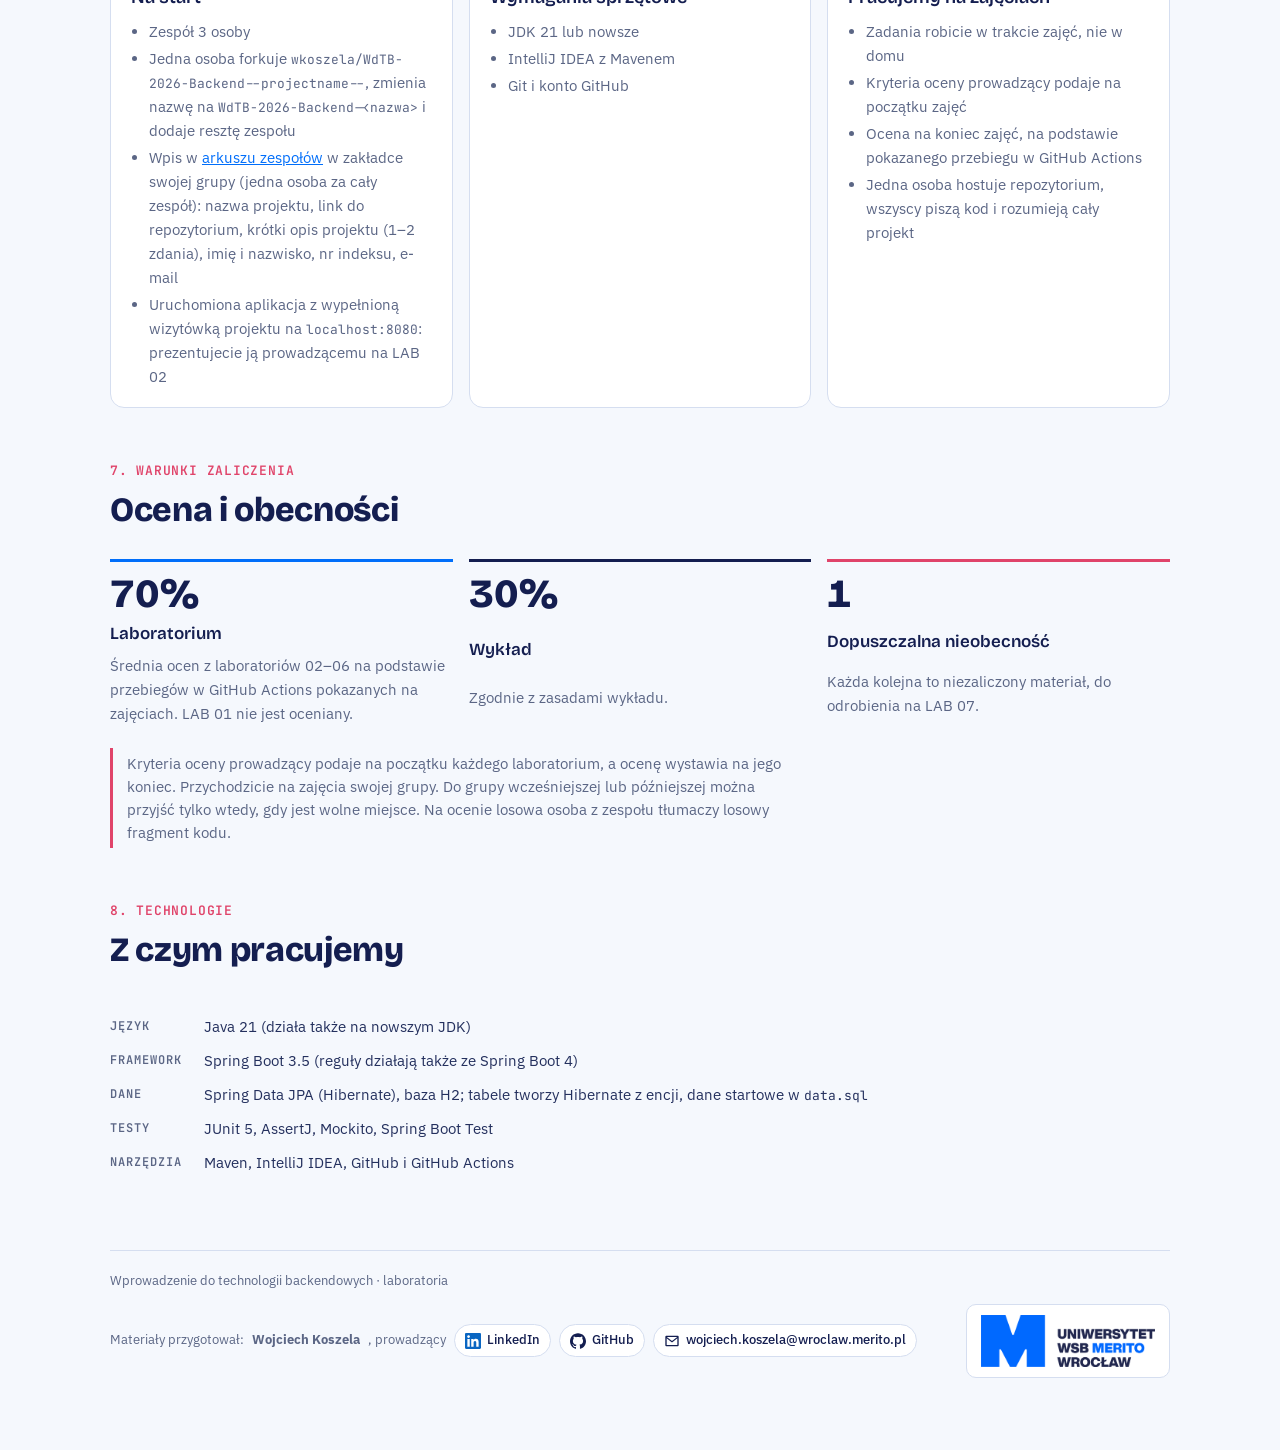
==== commit 95957865: "Merge branch 'wkoszela:main' into main" ====
--- a/docs/index.html
+++ b/docs/index.html
@@ -14,7 +14,7 @@
 <div class="wrap">
   <div class="top">
     <span class="logo"><img src="assets/merito-logo.png" alt="Uniwersytet WSB Merito Wrocław"></span>
-    <nav class="jump" aria-label="Dokumentacja"><a href="index.html" aria-current="page">Start</a><a href="lab01.html">LAB 01</a><a href="lab02.html">LAB 02</a><a href="wymagania.html">Wymagania</a><a href="zasady.html">Zasady</a><a href="reguly.html">Reguły</a><a href="pomysl.html">Pomysł</a><a href="zespol.html">Praca w zespole</a><a href="roadmapa.html">Roadmapa</a><button class="theme-toggle" type="button" aria-label="Przełącz motyw jasny lub ciemny">Motyw</button></nav>
+    <nav class="jump" aria-label="Dokumentacja"><a href="index.html" aria-current="page">Start</a><a href="lab01.html">LAB 01</a><a href="lab02.html">LAB 02</a><a href="lab03.html">LAB 03</a><a href="wymagania.html">Wymagania</a><a href="zasady.html">Zasady</a><a href="reguly.html">Reguły</a><a href="pomysl.html">Pomysł</a><a href="zespol.html">Praca w zespole</a><a href="roadmapa.html">Roadmapa</a><button class="theme-toggle" type="button" aria-label="Przełącz motyw jasny lub ciemny">Motyw</button></nav>
   </div>
 
   <header class="hero">
@@ -195,14 +195,14 @@
     <div class="sec-head">
       <span class="sec-num">3. HARMONOGRAM</span>
       <h2>Siedem zajęć z każdą grupą</h2>
-      <p>Każda z siedmiu grup przechodzi ten sam program. Instrukcje LAB 01 i LAB 02 są w sekcji <a href="#instrukcje">Instrukcje</a> i w repozytorium (katalog <code>docs/</code>); kolejne pojawią się przed zajęciami.</p>
+      <p>Każda z siedmiu grup przechodzi ten sam program. Instrukcje LAB 01–03 są w sekcji <a href="#instrukcje">Instrukcje</a> i w repozytorium (katalog <code>docs/</code>); kolejne pojawią się przed zajęciami.</p>
     </div>
     <div class="road">
       <article class="stop ready">
         <div class="badge">01</div>
         <div class="stop-body">
           <div class="stop-title"><h3>Start</h3><span class="tagp">bez oceny</span><span class="tagp ready">instrukcja</span></div>
-          <p>Powitanie, zespoły i fork szablonu. Zespół siada razem: uruchamia aplikację w IntelliJ, opracowuje pomysł i wpisuje go do projektu (nazwa, konta, wizytówka). <strong>LAB 02 zaczyna się od prezentacji: zespół uruchamia aplikację i pokazuje wypełnioną wizytówkę na <code>localhost:8080</code>.</strong></p>
+          <p>Powitanie, zespoły i fork szablonu. Zespół siada razem: uruchamia aplikację w IntelliJ, opracowuje pomysł i wpisuje go do projektu (nazwa, konta, wizytówka). <strong>Na LAB 02 zespół pokazuje prowadzącemu przy stanowisku wypełnioną wizytówkę na <code>localhost:8080</code>.</strong></p>
           <div class="tags"><span class="tag">GitHub</span><span class="tag">IntelliJ</span><span class="tag">H2</span><span class="tag">wizytówka</span></div>
           <a class="go" href="lab01.html">Otwórz instrukcję LAB 01 →</a>
         </div>
@@ -211,24 +211,25 @@
         <div class="badge">02</div>
         <div class="stop-body">
           <div class="stop-title"><h3>Encje i dane startowe</h3><span class="tagp ready">instrukcja</span></div>
-          <p>Zaczynamy od prezentacji wizytówek. Potem encje na przykładzie kawiarni i klasa wbudowana <code>@Embeddable</code>, a w projekcie 3 własne tabele <strong>bez relacji</strong>: co najmniej 4 kolumny, kolumna wymagana i co najmniej 3 wiersze danych w <code>data.sql</code>, sprawdzone w konsoli H2. Na ocenę 5 także enum i <code>@Embeddable</code>. Relacje między tabelami dojdą na kolejnych zajęciach. Zespół pracuje razem na jednym laptopie; na koniec pokazuje przebieg w GitHub Actions.</p>
+          <p>Krótka teoria: encje na przykładzie kawiarni i klasa wbudowana <code>@Embeddable</code>, a w projekcie 3 własne tabele <strong>bez relacji</strong>: co najmniej 4 kolumny, kolumna wymagana i co najmniej 3 wiersze danych w <code>data.sql</code>, sprawdzone w konsoli H2. Na ocenę 5 także enum i <code>@Embeddable</code>. Relacje między tabelami dojdą na kolejnych zajęciach. Zespół pracuje razem na jednym laptopie; w trakcie pracy pokazuje prowadzącemu wizytówkę, a na koniec przebieg w GitHub Actions.</p>
           <div class="tags"><span class="tag">@Entity</span><span class="tag">@Column</span><span class="tag">@Enumerated</span><span class="tag">@Embeddable</span><span class="tag">data.sql</span><span class="tag">H2</span></div>
           <a class="go" href="lab02.html">Otwórz instrukcję LAB 02 →</a>
         </div>
       </article>
-      <article class="stop">
+      <article class="stop ready">
         <div class="badge">03</div>
         <div class="stop-body">
-          <div class="stop-title"><h3>Repozytoria i zapytania</h3></div>
-          <p>Repozytoria Spring Data, pięć „pytań inwestora” jako zapytania z testami, polowanie na problem N+1.</p>
-          <div class="tags"><span class="tag">JpaRepository</span><span class="tag">@Query</span><span class="tag">GROUP BY</span><span class="tag">Pageable</span><span class="tag">@DataJpaTest</span></div>
+          <div class="stop-title"><h3>Relacje między tabelami</h3><span class="tagp ready">instrukcja</span></div>
+          <p>Schemat bazy projektu zostaje skończony: tabele z LAB 02 łączą się kluczami obcymi. Na ocenę 3 wystarcza jedna relacja <code>@ManyToOne</code> z danymi powiązanymi; na ocenę 4 trzy rodzaje relacji (<code>@ManyToOne</code>, <code>@OneToMany</code>, <code>@OneToOne</code>) i skończony schemat z relacją wiele-do-wielu oraz diagramem w pliku <code>SCHEMAT.md</code>; na ocenę 5 <code>LAZY</code> i pierwsze repozytorium z zapytaniem przez relację. Warunek przystąpienia: skończone LAB 01 i LAB 02. Zadanie można dokończyć w domu; oddanie tagiem <code>lab-3</code> najpóźniej w niedzielę 22 listopada 2026 do godz. 23:59.</p>
+          <div class="tags"><span class="tag">@ManyToOne</span><span class="tag">@OneToMany</span><span class="tag">@OneToOne</span><span class="tag">@JoinColumn</span><span class="tag">foreign key</span><span class="tag">JpaRepository</span></div>
+          <a class="go" href="lab03.html">Otwórz instrukcję LAB 03 →</a>
         </div>
       </article>
       <article class="stop">
         <div class="badge">04</div>
         <div class="stop-body">
           <div class="stop-title"><h3>Serwisy i komponenty</h3></div>
-          <p>Kontener IoC, wstrzykiwanie zależności, transakcje, reguły biznesowe z wyjątkami domenowymi, testy z Mockito.</p>
+          <p>Zapytania Spring Data (<code>@Query</code>, <code>GROUP BY</code>, problem N+1), kontener IoC, wstrzykiwanie zależności, transakcje, reguły biznesowe z wyjątkami domenowymi, testy z Mockito.</p>
           <div class="tags"><span class="tag">@Service</span><span class="tag">@Component</span><span class="tag">@Bean</span><span class="tag">@Transactional</span><span class="tag">Mockito</span></div>
         </div>
       </article>
@@ -273,7 +274,7 @@
       <h2>Instrukcje do laboratoriów</h2>
       <p>Ta sama dokumentacja jest w repozytorium szablonu: otwórzcie <code>docs/index.html</code>. Wybierzcie zakładkę.</p>
     </div>
-    <div class="doc-links"><a class="doc-link" href="lab01.html"><b>LAB 01 · Start</b></a><a class="doc-link" href="lab02.html"><b>LAB 02 · Encje i dane startowe</b></a><a class="doc-link" href="wymagania.html"><b>Wymagania projektu</b></a><a class="doc-link" href="zasady.html"><b>Zasady zaliczenia</b></a><a class="doc-link" href="reguly.html"><b>Reguły projektu</b></a><a class="doc-link" href="pomysl.html"><b>Pomysł na projekt</b></a><a class="doc-link" href="zespol.html"><b>Praca w zespole</b></a><a class="doc-link" href="roadmapa.html"><b>Roadmapa</b></a><a class="doc-link" href="https://m365ht-my.sharepoint.com/:x:/g/personal/wojciech_koszela_wroclaw_merito_pl/IQCEEPWN_2owS6zMeDfSfeG-AXpOGAC7AgOlj9SAudd8Y0w?e=S2s4H9" target="_blank" rel="noopener"><b>Arkusz zespołów</b> (Excel)</a></div>
+    <div class="doc-links"><a class="doc-link" href="lab01.html"><b>LAB 01 · Start</b></a><a class="doc-link" href="lab02.html"><b>LAB 02 · Encje i dane startowe</b></a><a class="doc-link" href="lab03.html"><b>LAB 03 · Relacje między tabelami</b></a><a class="doc-link" href="wymagania.html"><b>Wymagania projektu</b></a><a class="doc-link" href="zasady.html"><b>Zasady zaliczenia</b></a><a class="doc-link" href="reguly.html"><b>Reguły projektu</b></a><a class="doc-link" href="pomysl.html"><b>Pomysł na projekt</b></a><a class="doc-link" href="zespol.html"><b>Praca w zespole</b></a><a class="doc-link" href="roadmapa.html"><b>Roadmapa</b></a><a class="doc-link" href="https://m365ht-my.sharepoint.com/:x:/g/personal/wojciech_koszela_wroclaw_merito_pl/IQCEEPWN_2owS6zMeDfSfeG-AXpOGAC7AgOlj9SAudd8Y0w?e=S2s4H9" target="_blank" rel="noopener"><b>Arkusz zespołów</b> (Excel)</a></div>
   </section>
 
   <section id="organizacja">
@@ -288,7 +289,7 @@
           <li>Zespół 3 osoby</li>
           <li>Jedna osoba forkuje <code>wkoszela/WdTB-2026-Backend--projectname--</code>, zmienia nazwę na <code>WdTB-2026-Backend-&lt;nazwa&gt;</code> i dodaje resztę zespołu</li>
           <li>Wpis w <a href="https://m365ht-my.sharepoint.com/:x:/g/personal/wojciech_koszela_wroclaw_merito_pl/IQCEEPWN_2owS6zMeDfSfeG-AXpOGAC7AgOlj9SAudd8Y0w?e=S2s4H9" target="_blank" rel="noopener">arkuszu zespołów</a> w zakładce swojej grupy (jedna osoba za cały zespół): nazwa projektu, link do repozytorium, krótki opis projektu (1–2 zdania), imię i nazwisko, nr indeksu, e-mail</li>
-          <li>Uruchomiona aplikacja z wypełnioną wizytówką projektu na <code>localhost:8080</code>: od jej prezentacji zaczyna się LAB 02</li>
+          <li>Uruchomiona aplikacja z wypełnioną wizytówką projektu na <code>localhost:8080</code>: prezentujecie ją prowadzącemu na LAB 02</li>
         </ul>
       </div>
       <div class="card">
--- a/docs/assets/style.css
+++ b/docs/assets/style.css
@@ -203,3 +203,21 @@
 .md .tag.task { color: var(--ok); }
 .md .legend { color: var(--muted); font-size: 14.5px; }
 @media (max-width: 560px) { .md .part { padding-left: 12px; } .md .part.theory { padding: 14px 12px; } }
+
+/* Zwijane części instrukcji (details.part) i spis treści z odnośnikami */
+.md details.part > summary { cursor: pointer; list-style: none; display: flex; align-items: center; gap: 10px; }
+.md details.part > summary::-webkit-details-marker { display: none; }
+.md details.part > summary::before { content: "▸"; color: var(--muted); font-size: 18px; line-height: 1; transition: transform .15s; }
+.md details.part[open] > summary::before { transform: rotate(90deg); }
+.md details.part > summary h2 { margin: 0; padding: 0; border-top: 0; }
+.md details.part > summary:focus-visible { outline: 2px solid var(--blue); outline-offset: 4px; border-radius: 6px; }
+.md details.part:not([open]) { padding-top: 10px; padding-bottom: 10px; }
+.md details.part, .md details.part h3[id] { scroll-margin-top: 16px; }
+.md .toc ul { margin: 6px 0 0; padding-left: 0; list-style: none; font-size: 14.5px; color: var(--muted); }
+.md .toc a { text-decoration: none; }
+.md .toc a:hover, .md .toc a:focus-visible { text-decoration: underline; }
+.md .toc-actions { display: flex; gap: 8px; flex-wrap: wrap; }
+.md .toc-actions button { font: inherit; font-size: 14px; padding: 6px 12px; border-radius: 8px; border: 1px solid var(--line);
+  background: var(--surface); color: var(--ink); cursor: pointer; }
+.md .toc-actions button:hover { border-color: var(--blue); }
+@media print { .md .toc-actions { display: none; } }
